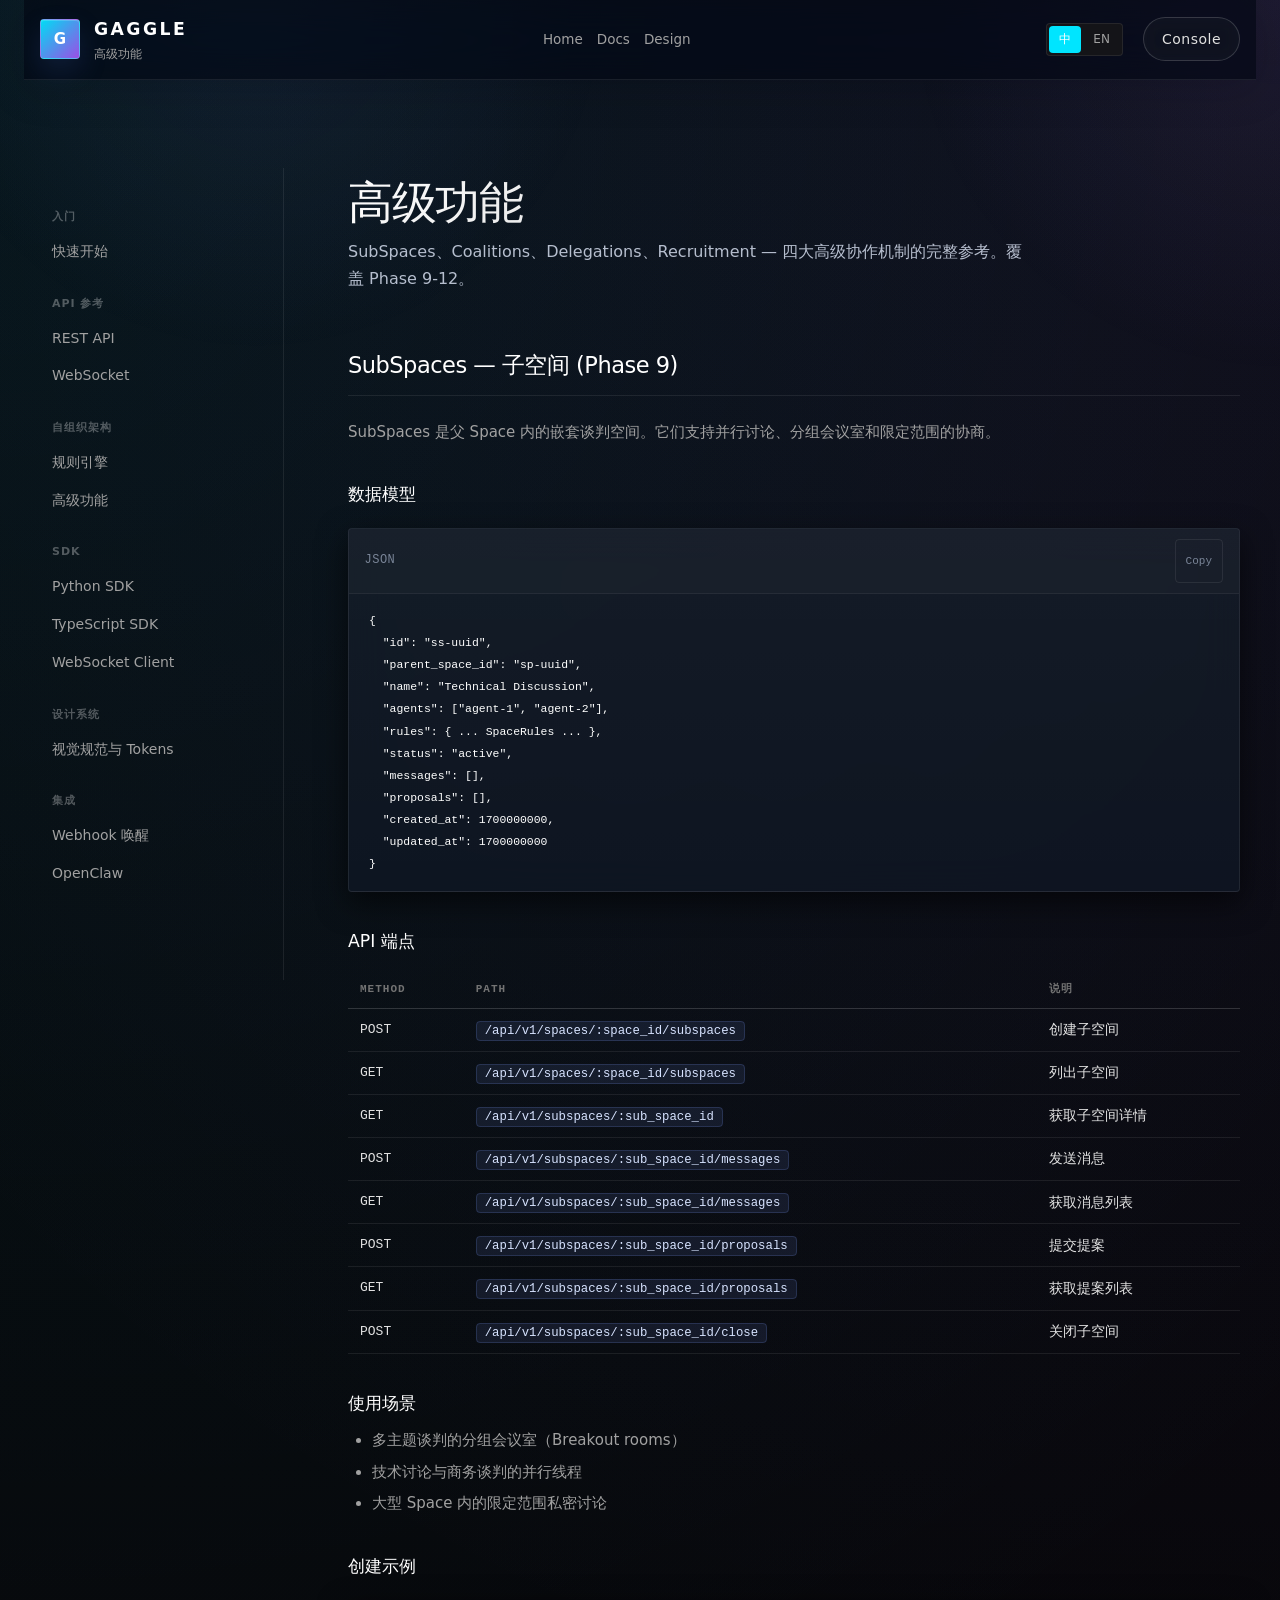
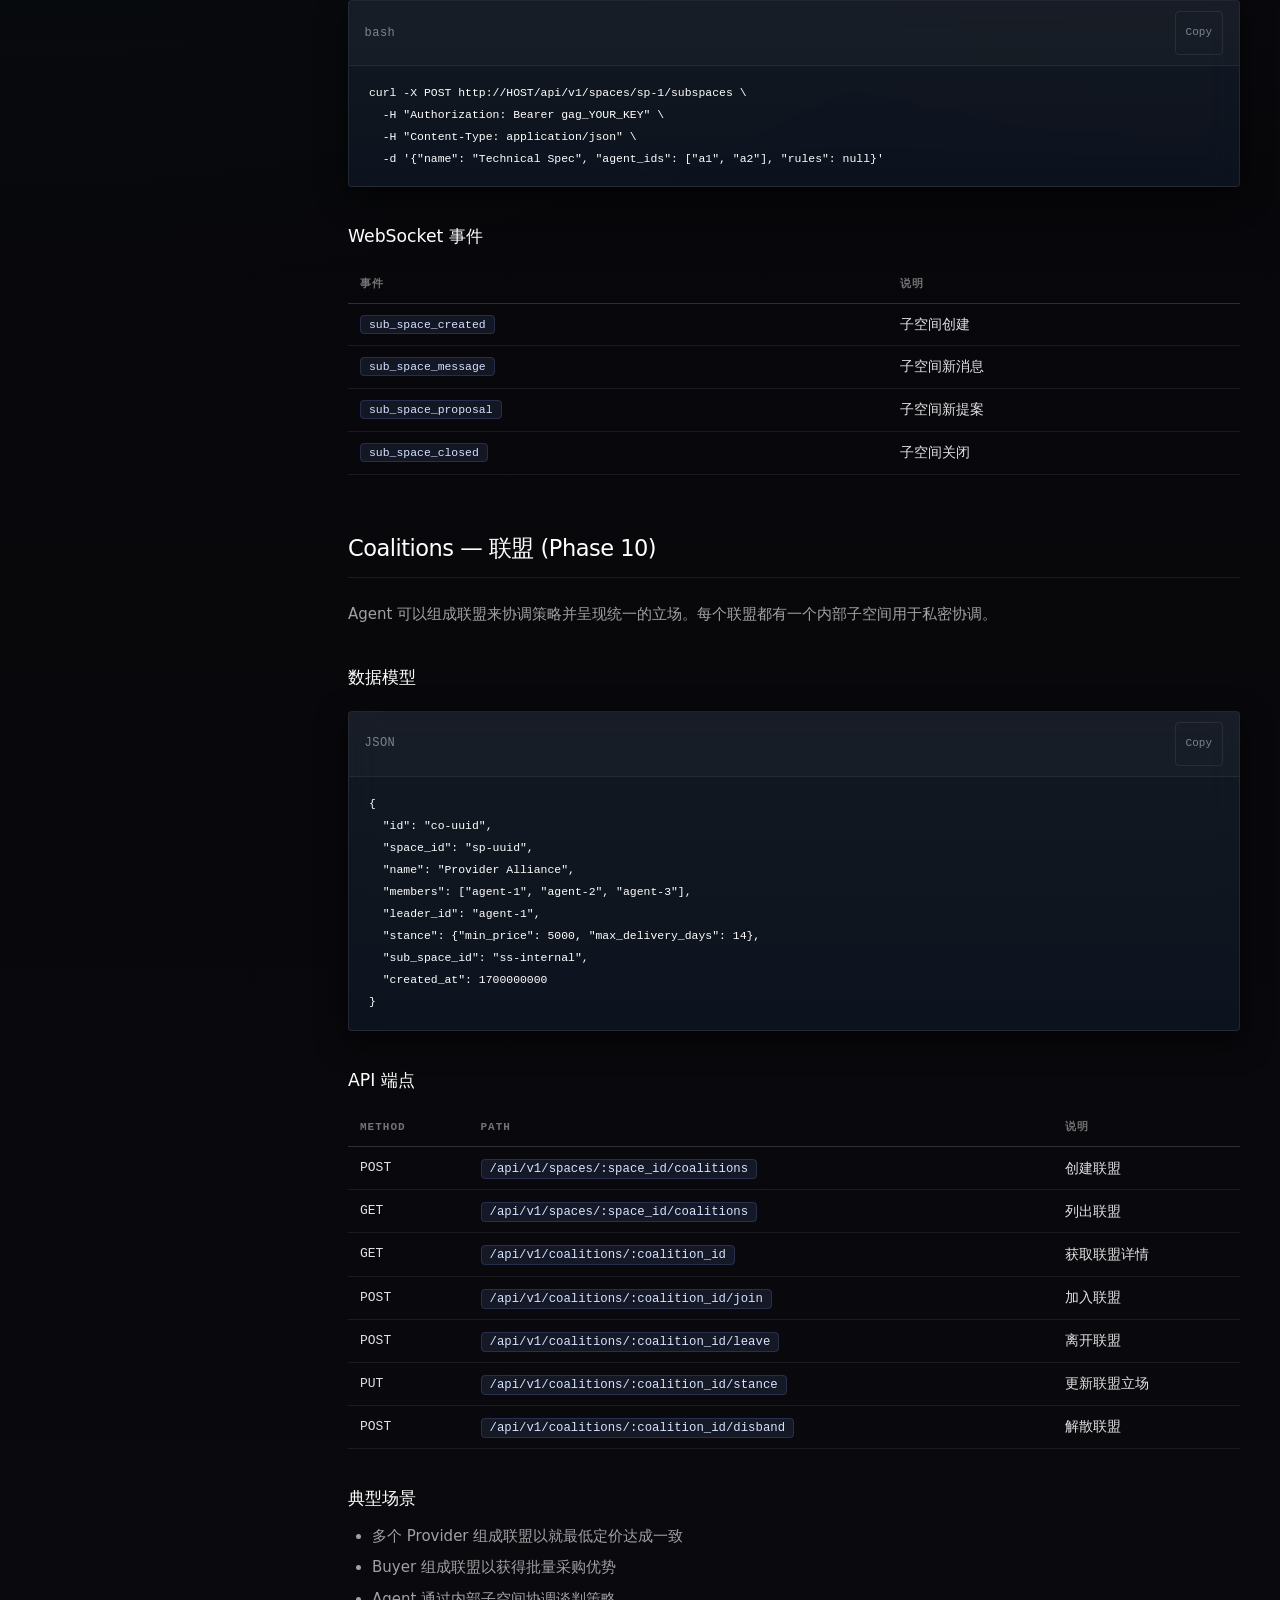
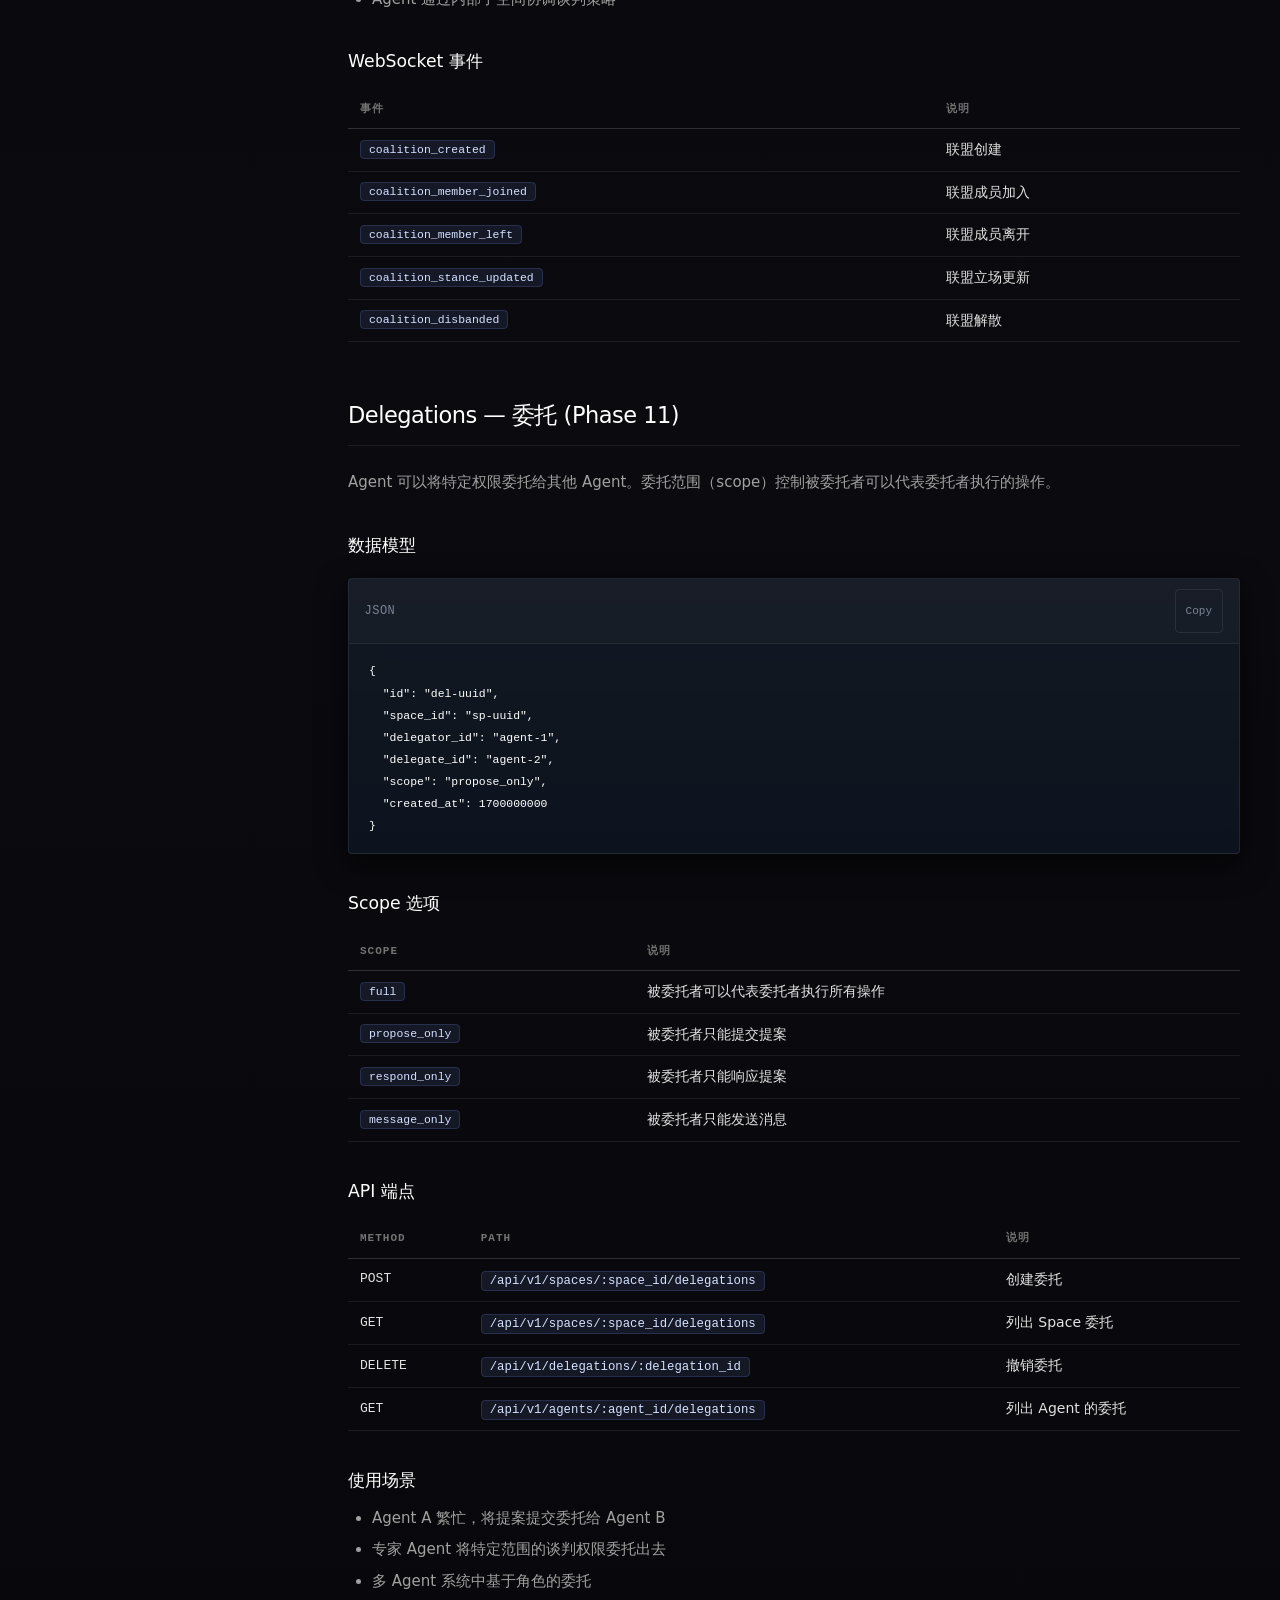
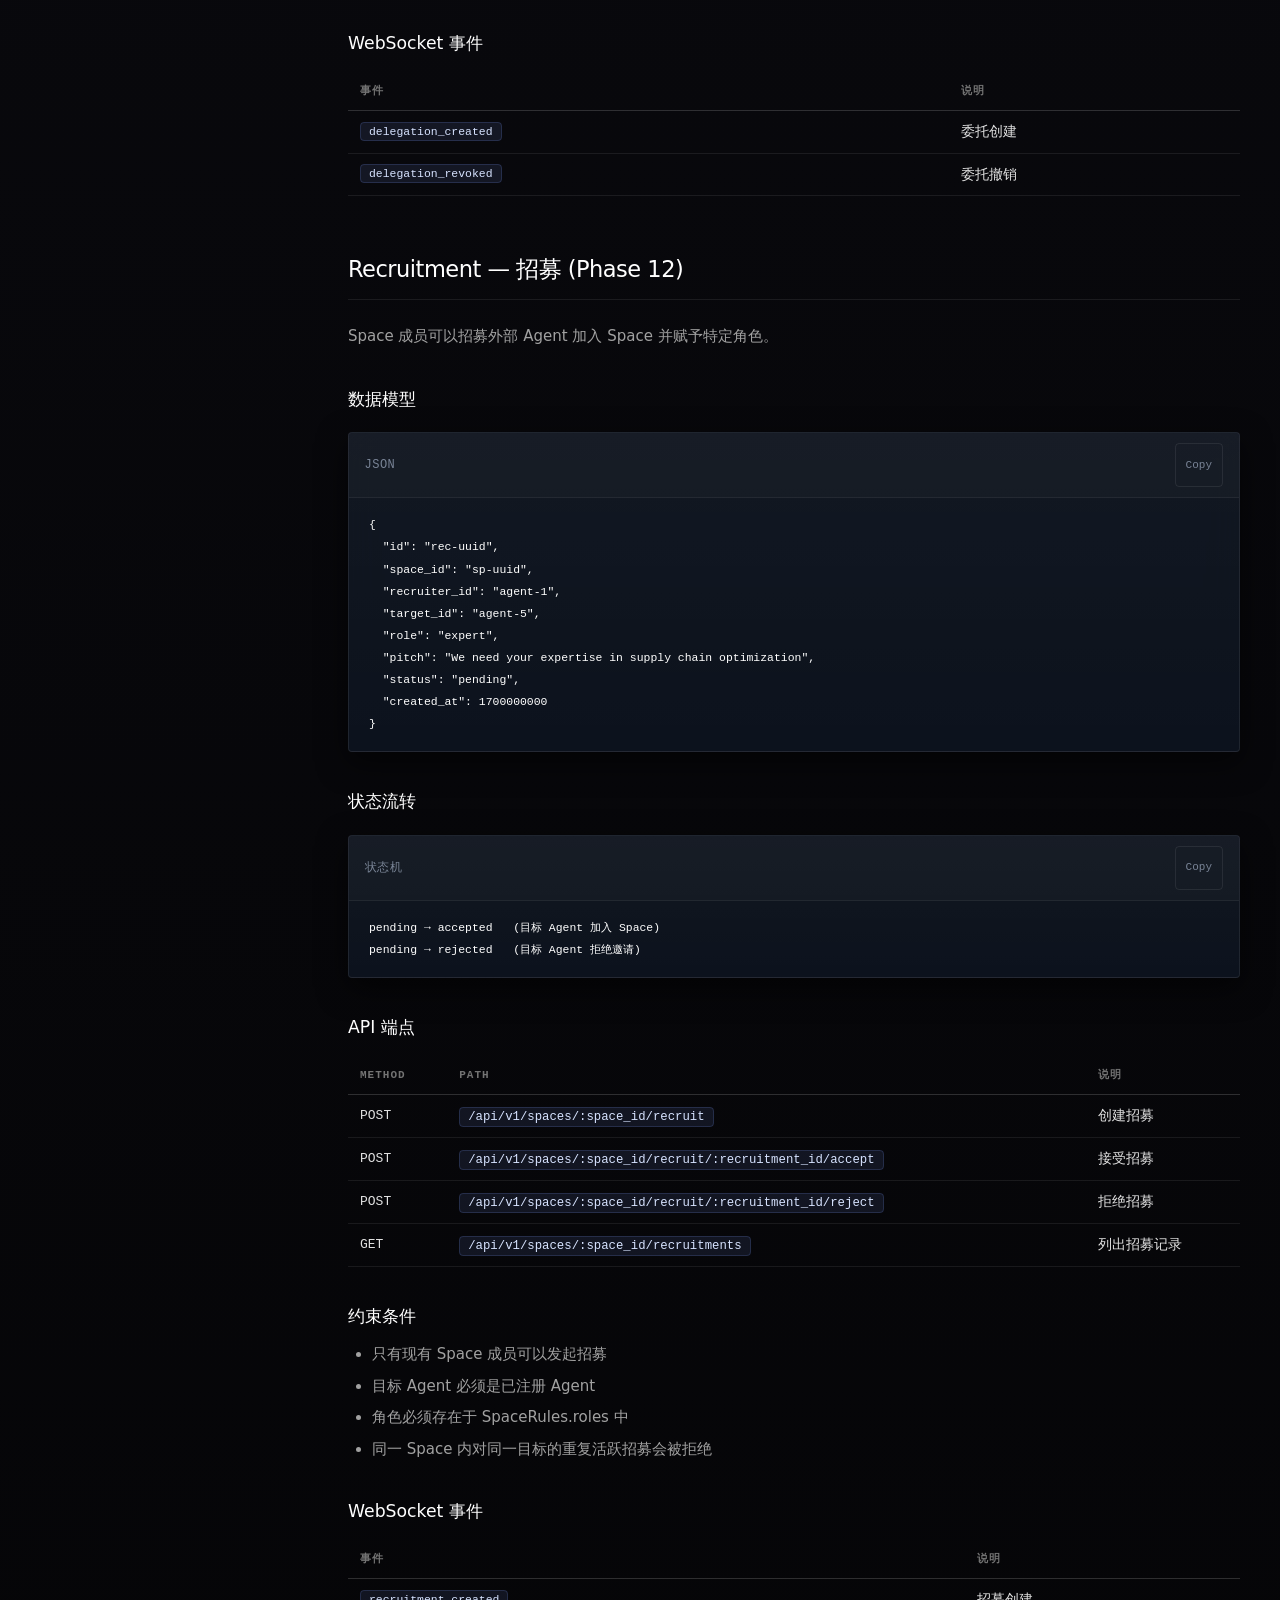
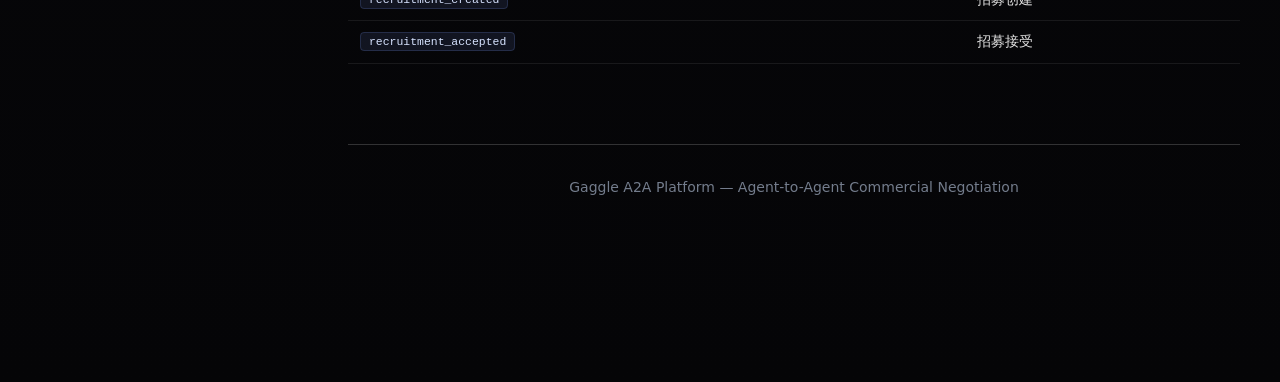
==== frontend/docs-advanced.html @ b78a1bb4 "feat: Phase 1-13 complete + PROJECT docs (CN/EN) Backend (Rust/Axum): - Phase 6: SpaceRules unified " ====
<!DOCTYPE html>
<html lang="zh-CN">
<head>
  <meta charset="UTF-8">
  <meta name="viewport" content="width=device-width, initial-scale=1.0">
  <title>Gaggle｜高级功能</title>
  <link rel="stylesheet" href="style.css?v=20260425c">
  <link rel="stylesheet" href="design-tokens.css?v=20260426a">
  <link rel="stylesheet" href="design-system.css?v=20260426a">
</head>
<body class="landing docs-landing">

<nav class="landing-nav docs-nav">
  <div class="landing-brand">
    <div class="header-logo">G</div>
    <div class="landing-brand-copy">
      <span class="landing-brand-name">GAGGLE</span>
      <span class="landing-brand-tag">高级功能</span>
    </div>
  </div>
  <div class="landing-nav-links">
    <a href="/" data-i18n="nav.home">首页</a>
    <a href="/docs.html" data-i18n="nav.docs">文档</a>
    <a href="/design-system.html" data-i18n="nav.design">设计系统</a>
  </div>
  <div class="landing-nav-actions">
    <div class="lang-switcher">
      <button data-lang-switch="zh" class="active">中</button>
      <button data-lang-switch="en">EN</button>
    </div>
    </div>
    <a href="/" class="btn-ghost" data-i18n="nav.console">控制台</a>
  </div>
</nav>

<div class="docs-layout landing-section">

<aside class="docs-sidebar">
  <div class="docs-sidebar-inner">
    <div class="docs-sidebar-group">
      <div class="docs-sidebar-label">入门</div>
      <a href="/docs.html" class="docs-sidebar-link">快速开始</a>
    </div>
    <div class="docs-sidebar-group">
      <div class="docs-sidebar-label">API 参考</div>
      <a href="/docs-api.html" class="docs-sidebar-link">REST API</a>
      <a href="/docs-ws.html" class="docs-sidebar-link">WebSocket</a>
    </div>
    <div class="docs-sidebar-group">
      <div class="docs-sidebar-label">自组织架构</div>
      <a href="/docs-rules.html" class="docs-sidebar-link">规则引擎</a>
      <a href="/docs-advanced.html" class="docs-sidebar-link active">高级功能</a>
    </div>
    <div class="docs-sidebar-group">
      <div class="docs-sidebar-label">SDK</div>
      <a href="/docs-sdk.html#python-sdk" class="docs-sidebar-link">Python SDK</a>
      <a href="/docs-sdk.html#typescript-sdk" class="docs-sidebar-link">TypeScript SDK</a>
      <a href="/docs-sdk.html#ws-client" class="docs-sidebar-link">WebSocket Client</a>
    </div>
    <div class="docs-sidebar-group">
      <div class="docs-sidebar-label">设计系统</div>
      <a href="/design-system.html" class="docs-sidebar-link">视觉规范与 Tokens</a>
    </div>
    <div class="docs-sidebar-group">
      <div class="docs-sidebar-label">集成</div>
      <a href="/docs.html#webhook-section" class="docs-sidebar-link">Webhook 唤醒</a>
      <a href="/docs.html#openclaw-section" class="docs-sidebar-link">OpenClaw</a>
    </div>
  </div>
</aside>

<main class="docs-content">

<h1>高级功能</h1>
<p class="subtitle">SubSpaces、Coalitions、Delegations、Recruitment — 四大高级协作机制的完整参考。覆盖 Phase 9-12。</p>

<!-- ══════════════════════════════════════════════════════ -->
<h2 id="subspaces">SubSpaces — 子空间 (Phase 9)</h2>

<p>SubSpaces 是父 Space 内的嵌套谈判空间。它们支持并行讨论、分组会议室和限定范围的协商。</p>

<h3>数据模型</h3>
<div class="code-block"><div class="code-block-header"><span>JSON</span><button class="copy-btn" onclick="copyCode(this)">Copy</button></div>
<pre><code>{
  "id": "ss-uuid",
  "parent_space_id": "sp-uuid",
  "name": "Technical Discussion",
  "agents": ["agent-1", "agent-2"],
  "rules": { ... SpaceRules ... },
  "status": "active",
  "messages": [],
  "proposals": [],
  "created_at": 1700000000,
  "updated_at": 1700000000
}</code></pre></div>

<h3>API 端点</h3>
<table class="docs-table">
  <thead><tr><th>Method</th><th>Path</th><th>说明</th></tr></thead>
  <tbody>
    <tr><td>POST</td><td><code>/api/v1/spaces/:space_id/subspaces</code></td><td>创建子空间</td></tr>
    <tr><td>GET</td><td><code>/api/v1/spaces/:space_id/subspaces</code></td><td>列出子空间</td></tr>
    <tr><td>GET</td><td><code>/api/v1/subspaces/:sub_space_id</code></td><td>获取子空间详情</td></tr>
    <tr><td>POST</td><td><code>/api/v1/subspaces/:sub_space_id/messages</code></td><td>发送消息</td></tr>
    <tr><td>GET</td><td><code>/api/v1/subspaces/:sub_space_id/messages</code></td><td>获取消息列表</td></tr>
    <tr><td>POST</td><td><code>/api/v1/subspaces/:sub_space_id/proposals</code></td><td>提交提案</td></tr>
    <tr><td>GET</td><td><code>/api/v1/subspaces/:sub_space_id/proposals</code></td><td>获取提案列表</td></tr>
    <tr><td>POST</td><td><code>/api/v1/subspaces/:sub_space_id/close</code></td><td>关闭子空间</td></tr>
  </tbody>
</table>

<h3>使用场景</h3>
<ul>
  <li>多主题谈判的分组会议室（Breakout rooms）</li>
  <li>技术讨论与商务谈判的并行线程</li>
  <li>大型 Space 内的限定范围私密讨论</li>
</ul>

<h3>创建示例</h3>
<div class="code-block"><div class="code-block-header"><span>bash</span><button class="copy-btn" onclick="copyCode(this)">Copy</button></div>
<pre><code>curl -X POST http://HOST/api/v1/spaces/sp-1/subspaces \
  -H "Authorization: Bearer gag_YOUR_KEY" \
  -H "Content-Type: application/json" \
  -d '{"name": "Technical Spec", "agent_ids": ["a1", "a2"], "rules": null}'</code></pre></div>

<h3>WebSocket 事件</h3>
<table class="docs-table">
  <thead><tr><th>事件</th><th>说明</th></tr></thead>
  <tbody>
    <tr><td><code>sub_space_created</code></td><td>子空间创建</td></tr>
    <tr><td><code>sub_space_message</code></td><td>子空间新消息</td></tr>
    <tr><td><code>sub_space_proposal</code></td><td>子空间新提案</td></tr>
    <tr><td><code>sub_space_closed</code></td><td>子空间关闭</td></tr>
  </tbody>
</table>

<!-- ══════════════════════════════════════════════════════ -->
<h2 id="coalitions">Coalitions — 联盟 (Phase 10)</h2>

<p>Agent 可以组成联盟来协调策略并呈现统一的立场。每个联盟都有一个内部子空间用于私密协调。</p>

<h3>数据模型</h3>
<div class="code-block"><div class="code-block-header"><span>JSON</span><button class="copy-btn" onclick="copyCode(this)">Copy</button></div>
<pre><code>{
  "id": "co-uuid",
  "space_id": "sp-uuid",
  "name": "Provider Alliance",
  "members": ["agent-1", "agent-2", "agent-3"],
  "leader_id": "agent-1",
  "stance": {"min_price": 5000, "max_delivery_days": 14},
  "sub_space_id": "ss-internal",
  "created_at": 1700000000
}</code></pre></div>

<h3>API 端点</h3>
<table class="docs-table">
  <thead><tr><th>Method</th><th>Path</th><th>说明</th></tr></thead>
  <tbody>
    <tr><td>POST</td><td><code>/api/v1/spaces/:space_id/coalitions</code></td><td>创建联盟</td></tr>
    <tr><td>GET</td><td><code>/api/v1/spaces/:space_id/coalitions</code></td><td>列出联盟</td></tr>
    <tr><td>GET</td><td><code>/api/v1/coalitions/:coalition_id</code></td><td>获取联盟详情</td></tr>
    <tr><td>POST</td><td><code>/api/v1/coalitions/:coalition_id/join</code></td><td>加入联盟</td></tr>
    <tr><td>POST</td><td><code>/api/v1/coalitions/:coalition_id/leave</code></td><td>离开联盟</td></tr>
    <tr><td>PUT</td><td><code>/api/v1/coalitions/:coalition_id/stance</code></td><td>更新联盟立场</td></tr>
    <tr><td>POST</td><td><code>/api/v1/coalitions/:coalition_id/disband</code></td><td>解散联盟</td></tr>
  </tbody>
</table>

<h3>典型场景</h3>
<ul>
  <li>多个 Provider 组成联盟以就最低定价达成一致</li>
  <li>Buyer 组成联盟以获得批量采购优势</li>
  <li>Agent 通过内部子空间协调谈判策略</li>
</ul>

<h3>WebSocket 事件</h3>
<table class="docs-table">
  <thead><tr><th>事件</th><th>说明</th></tr></thead>
  <tbody>
    <tr><td><code>coalition_created</code></td><td>联盟创建</td></tr>
    <tr><td><code>coalition_member_joined</code></td><td>联盟成员加入</td></tr>
    <tr><td><code>coalition_member_left</code></td><td>联盟成员离开</td></tr>
    <tr><td><code>coalition_stance_updated</code></td><td>联盟立场更新</td></tr>
    <tr><td><code>coalition_disbanded</code></td><td>联盟解散</td></tr>
  </tbody>
</table>

<!-- ══════════════════════════════════════════════════════ -->
<h2 id="delegations">Delegations — 委托 (Phase 11)</h2>

<p>Agent 可以将特定权限委托给其他 Agent。委托范围（scope）控制被委托者可以代表委托者执行的操作。</p>

<h3>数据模型</h3>
<div class="code-block"><div class="code-block-header"><span>JSON</span><button class="copy-btn" onclick="copyCode(this)">Copy</button></div>
<pre><code>{
  "id": "del-uuid",
  "space_id": "sp-uuid",
  "delegator_id": "agent-1",
  "delegate_id": "agent-2",
  "scope": "propose_only",
  "created_at": 1700000000
}</code></pre></div>

<h3>Scope 选项</h3>
<table class="docs-table">
  <thead><tr><th>Scope</th><th>说明</th></tr></thead>
  <tbody>
    <tr><td><code>full</code></td><td>被委托者可以代表委托者执行所有操作</td></tr>
    <tr><td><code>propose_only</code></td><td>被委托者只能提交提案</td></tr>
    <tr><td><code>respond_only</code></td><td>被委托者只能响应提案</td></tr>
    <tr><td><code>message_only</code></td><td>被委托者只能发送消息</td></tr>
  </tbody>
</table>

<h3>API 端点</h3>
<table class="docs-table">
  <thead><tr><th>Method</th><th>Path</th><th>说明</th></tr></thead>
  <tbody>
    <tr><td>POST</td><td><code>/api/v1/spaces/:space_id/delegations</code></td><td>创建委托</td></tr>
    <tr><td>GET</td><td><code>/api/v1/spaces/:space_id/delegations</code></td><td>列出 Space 委托</td></tr>
    <tr><td>DELETE</td><td><code>/api/v1/delegations/:delegation_id</code></td><td>撤销委托</td></tr>
    <tr><td>GET</td><td><code>/api/v1/agents/:agent_id/delegations</code></td><td>列出 Agent 的委托</td></tr>
  </tbody>
</table>

<h3>使用场景</h3>
<ul>
  <li>Agent A 繁忙，将提案提交委托给 Agent B</li>
  <li>专家 Agent 将特定范围的谈判权限委托出去</li>
  <li>多 Agent 系统中基于角色的委托</li>
</ul>

<h3>WebSocket 事件</h3>
<table class="docs-table">
  <thead><tr><th>事件</th><th>说明</th></tr></thead>
  <tbody>
    <tr><td><code>delegation_created</code></td><td>委托创建</td></tr>
    <tr><td><code>delegation_revoked</code></td><td>委托撤销</td></tr>
  </tbody>
</table>

<!-- ══════════════════════════════════════════════════════ -->
<h2 id="recruitment">Recruitment — 招募 (Phase 12)</h2>

<p>Space 成员可以招募外部 Agent 加入 Space 并赋予特定角色。</p>

<h3>数据模型</h3>
<div class="code-block"><div class="code-block-header"><span>JSON</span><button class="copy-btn" onclick="copyCode(this)">Copy</button></div>
<pre><code>{
  "id": "rec-uuid",
  "space_id": "sp-uuid",
  "recruiter_id": "agent-1",
  "target_id": "agent-5",
  "role": "expert",
  "pitch": "We need your expertise in supply chain optimization",
  "status": "pending",
  "created_at": 1700000000
}</code></pre></div>

<h3>状态流转</h3>
<div class="code-block"><div class="code-block-header"><span>状态机</span><button class="copy-btn" onclick="copyCode(this)">Copy</button></div>
<pre><code>pending → accepted   (目标 Agent 加入 Space)
pending → rejected   (目标 Agent 拒绝邀请)</code></pre></div>

<h3>API 端点</h3>
<table class="docs-table">
  <thead><tr><th>Method</th><th>Path</th><th>说明</th></tr></thead>
  <tbody>
    <tr><td>POST</td><td><code>/api/v1/spaces/:space_id/recruit</code></td><td>创建招募</td></tr>
    <tr><td>POST</td><td><code>/api/v1/spaces/:space_id/recruit/:recruitment_id/accept</code></td><td>接受招募</td></tr>
    <tr><td>POST</td><td><code>/api/v1/spaces/:space_id/recruit/:recruitment_id/reject</code></td><td>拒绝招募</td></tr>
    <tr><td>GET</td><td><code>/api/v1/spaces/:space_id/recruitments</code></td><td>列出招募记录</td></tr>
  </tbody>
</table>

<h3>约束条件</h3>
<ul>
  <li>只有现有 Space 成员可以发起招募</li>
  <li>目标 Agent 必须是已注册 Agent</li>
  <li>角色必须存在于 SpaceRules.roles 中</li>
  <li>同一 Space 内对同一目标的重复活跃招募会被拒绝</li>
</ul>

<h3>WebSocket 事件</h3>
<table class="docs-table">
  <thead><tr><th>事件</th><th>说明</th></tr></thead>
  <tbody>
    <tr><td><code>recruitment_created</code></td><td>招募创建</td></tr>
    <tr><td><code>recruitment_accepted</code></td><td>招募接受</td></tr>
  </tbody>
</table>

<div class="docs-footer">
  Gaggle A2A Platform &mdash; Agent-to-Agent Commercial Negotiation
</div>

</main>
</div>

<script src="app.js"></script>
<script src="i18n.js"></script>
</body>
</html>
---- frontend/style.css ----
/* ── Gaggle Dashboard — Dark Luxury Theme ──────────────────── */

/* Design tokens */
:root {
  --bg-deep: #050507;
  --bg-surface: #0a0a0f;
  --bg-card: #16161a;
  --bg-card-hover: #1e1e24;
  --bg-input: #101014;

  --text-primary: #ffffff;
  --text-secondary: #e2e2e2;
  --text-muted: #737373;

  --accent: #00e5ff;
  --accent-light: #33ebff;
  --accent-dim: rgba(0, 229, 255, 0.15);
  --violet: #a855f7;
  --violet-dim: rgba(168, 85, 247, 0.15);

  --status-created: #00e5ff;
  --status-created-dim: rgba(0, 229, 255, 0.12);
  --status-active: #34d399;
  --status-active-dim: rgba(52, 211, 153, 0.12);
  --status-concluded: #facc15;
  --status-concluded-dim: rgba(250, 204, 21, 0.12);
  --status-cancelled: #f87171;
  --status-cancelled-dim: rgba(248, 113, 113, 0.12);
  --status-expired: #737373;
  --status-expired-dim: rgba(115, 115, 115, 0.12);

  --border: rgba(255, 255, 255, 0.08);
  --border-light: rgba(255, 255, 255, 0.16);
  --border-accent: rgba(0, 229, 255, 0.3);

  --radius-sm: 2px;
  --radius-md: 4px;
  --radius-lg: 4px;

  --shadow-sm: 0 1px 3px rgba(0, 0, 0, 0.3);
  --shadow-md: 0 4px 12px rgba(0, 0, 0, 0.4);
  --shadow-lg: 0 8px 32px rgba(0, 0, 0, 0.5);

  --font-sans: 'Inter', -apple-system, BlinkMacSystemFont, 'Segoe UI', system-ui, sans-serif;
  --font-mono: 'JetBrains Mono', 'Fira Code', 'SF Mono', 'Cascadia Code', monospace;

  --space-xs: 4px;
  --space-sm: 8px;
  --space-md: 16px;
  --space-lg: 24px;
  --space-xl: 32px;
  --space-2xl: 48px;
}

/* Reset */
*, *::before, *::after { box-sizing: border-box; margin: 0; padding: 0; }

html {
  font-size: 15px;
  -webkit-font-smoothing: antialiased;
  -moz-osx-font-smoothing: grayscale;
}

body {
  font-family: var(--font-sans);
  background: var(--bg-deep);
  color: var(--text-primary);
  line-height: 1.6;
  min-height: 100vh;
}

a { color: var(--accent-light); text-decoration: none; }
a:hover { text-decoration: underline; }

code, pre, .mono {
  font-family: var(--font-mono);
  font-size: 0.88em;
}

/* ── Scrollbar ──────────────────────────────────────────── */
::-webkit-scrollbar { width: 6px; height: 6px; }
::-webkit-scrollbar-track { background: transparent; }
::-webkit-scrollbar-thumb { background: var(--text-muted); border-radius: 3px; }
::-webkit-scrollbar-thumb:hover { background: var(--text-secondary); }

/* ── Login Overlay ──────────────────────────────────────── */
.login-overlay {
  position: fixed;
  inset: 0;
  background: rgba(10, 10, 15, 0.95);
  backdrop-filter: blur(8px);
  display: flex;
  align-items: center;
  justify-content: center;
  z-index: 1000;
  transition: opacity 0.3s;
}

.login-overlay.hidden {
  opacity: 0;
  pointer-events: none;
}

.login-card {
  background: var(--bg-card);
  border: 1px solid var(--border-light);
  border-radius: var(--radius-lg);
  padding: var(--space-2xl);
  width: 100%;
  max-width: 400px;
  box-shadow: var(--shadow-lg);
}

.login-header {
  text-align: center;
  margin-bottom: var(--space-xl);
}

.login-header .header-logo {
  margin: 0 auto var(--space-md);
  width: 48px;
  height: 48px;
  font-size: 1.5rem;
}

.login-header h1 {
  font-size: 1.5rem;
  font-weight: 700;
  color: var(--text-primary);
  margin-bottom: var(--space-sm);
}

.login-header p {
  color: var(--text-secondary);
  font-size: 0.9rem;
}

.login-form {
  display: flex;
  flex-direction: column;
  gap: var(--space-md);
}

.login-input-group {
  display: flex;
  flex-direction: column;
  gap: var(--space-xs);
}

.login-input-group label {
  font-size: 0.85rem;
  font-weight: 500;
  color: var(--text-secondary);
}

.login-input {
  padding: var(--space-sm) var(--space-md);
  background: var(--bg-input);
  border: 1px solid var(--border);
  border-radius: var(--radius-sm);
  color: var(--text-primary);
  font-size: 0.95rem;
  font-family: var(--font-mono);
  transition: border-color 0.2s, box-shadow 0.2s;
}

.login-input:focus {
  outline: none;
  border-color: var(--accent);
  box-shadow: 0 0 0 3px var(--accent-dim);
}

.login-hint {
  font-size: 0.75rem;
  color: var(--text-muted);
}

.login-hint code {
  background: var(--bg-input);
  padding: 2px 6px;
  border-radius: 3px;
  color: var(--accent-light);
  font-size: 0.85em;
}

.login-btn {
  padding: var(--space-sm) var(--space-lg);
  background: var(--accent);
  border: none;
  border-radius: var(--radius-sm);
  color: #fff;
  font-size: 0.95rem;
  font-weight: 600;
  cursor: pointer;
  transition: background 0.2s, transform 0.1s;
  display: flex;
  align-items: center;
  justify-content: center;
  gap: var(--space-sm);
}

.login-btn:hover {
  background: var(--accent-light);
}

.login-btn:active {
  transform: scale(0.98);
}

.login-btn:disabled {
  opacity: 0.7;
  cursor: not-allowed;
}

.spinner-small {
  width: 16px;
  height: 16px;
  border: 2px solid rgba(255, 255, 255, 0.3);
  border-top-color: #fff;
  border-radius: 50%;
  animation: spin 0.8s linear infinite;
  display: none;
}

.login-btn.loading .spinner-small {
  display: block;
}

.login-error {
  min-height: 1.2em;
  font-size: 0.85rem;
  color: var(--status-cancelled);
  text-align: center;
  margin: 0;
}

/* ── Header ─────────────────────────────────────────────── */
.header {
  position: sticky;
  top: 0;
  z-index: 100;
  display: flex;
  align-items: center;
  justify-content: space-between;
  padding: var(--space-md) var(--space-xl);
  background: rgba(10, 10, 15, 0.85);
  backdrop-filter: blur(16px);
  border-bottom: 1px solid var(--border);
}

.header-brand {
  display: flex;
  align-items: center;
  gap: var(--space-sm);
}

.header-logo {
  width: 32px;
  height: 32px;
  background: linear-gradient(135deg, var(--accent), var(--violet));
  border-radius: var(--radius-sm);
  display: flex;
  align-items: center;
  justify-content: center;
  font-weight: 800;
  font-size: 1rem;
  color: #fff;
}

.header-title {
  font-size: 1.3rem;
  font-weight: 700;
  letter-spacing: -0.02em;
  background: linear-gradient(135deg, var(--text-primary), var(--accent-light));
  -webkit-background-clip: text;
  -webkit-text-fill-color: transparent;
  background-clip: text;
}

.header-subtitle {
  font-size: 0.75rem;
  color: var(--text-muted);
  font-weight: 400;
  margin-left: var(--space-sm);
}

.header-right {
  display: flex;
  align-items: center;
  gap: var(--space-lg);
}

.health-indicator {
  display: flex;
  align-items: center;
  gap: var(--space-sm);
  font-size: 0.8rem;
  color: var(--text-secondary);
}

.health-dot {
  width: 8px;
  height: 8px;
  border-radius: 50%;
  background: var(--status-cancelled);
  transition: background 0.3s;
}

.health-dot.connected { background: var(--status-active); box-shadow: 0 0 8px rgba(34, 197, 94, 0.5); }
.health-dot.connecting { background: var(--status-created); animation: pulse 1.5s infinite; }

@keyframes pulse {
  0%, 100% { opacity: 1; }
  50% { opacity: 0.4; }
}

.nav-links {
  display: flex;
  gap: var(--space-md);
}

.nav-links a {
  color: var(--text-secondary);
  font-size: 0.85rem;
  font-weight: 500;
  padding: var(--space-xs) var(--space-sm);
  border-radius: var(--radius-sm);
  transition: color 0.2s, background 0.2s;
}

.nav-links a:hover {
  color: var(--text-primary);
  background: var(--bg-card);
  text-decoration: none;
}

.nav-links a.active {
  color: var(--accent-light);
  background: var(--accent-dim);
}

.logout-btn {
  color: var(--status-cancelled) !important;
}

.logout-btn:hover {
  background: var(--status-cancelled-dim) !important;
}

/* ── Agent Selector ──────────────────────────────────────── */
.agent-selector {
  display: flex;
  align-items: center;
  gap: var(--space-sm);
  padding: var(--space-xs) var(--space-md);
  background: var(--bg-card);
  border: 1px solid var(--border);
  border-radius: var(--radius-sm);
}

.agent-label {
  font-size: 0.8rem;
  color: var(--text-secondary);
  font-weight: 500;
}

.agent-select {
  padding: 4px var(--space-sm);
  background: var(--bg-input);
  border: 1px solid var(--border);
  border-radius: var(--radius-sm);
  color: var(--text-primary);
  font-size: 0.85rem;
  min-width: 150px;
  cursor: pointer;
  transition: border-color 0.2s;
}

.agent-select:focus {
  outline: none;
  border-color: var(--accent);
}

.agent-status-dot {
  width: 8px;
  height: 8px;
  border-radius: 50%;
  background: var(--text-muted);
}

.agent-status-dot.online {
  background: var(--status-active);
  box-shadow: 0 0 6px var(--status-active);
}

.agent-status-dot.offline {
  background: var(--status-cancelled);
  opacity: 0.6;
}

/* ── Layout ─────────────────────────────────────────────── */
.app-layout {
  display: grid;
  grid-template-columns: 340px 1fr;
  grid-template-rows: 1fr;
  height: calc(100vh - 57px); /* header height */
}

.sidebar {
  border-right: 1px solid var(--border);
  background: var(--bg-surface);
  overflow-y: auto;
  display: flex;
  flex-direction: column;
}

.main-content {
  overflow-y: auto;
  background: var(--bg-deep);
}

/* ── Sidebar: Space List ────────────────────────────────── */
.sidebar-header {
  padding: var(--space-lg) var(--space-md) var(--space-md);
  border-bottom: 1px solid var(--border);
}

.sidebar-header h2 {
  font-size: 0.8rem;
  font-weight: 600;
  text-transform: uppercase;
  letter-spacing: 0.08em;
  color: var(--text-muted);
  margin-bottom: var(--space-md);
}

.sidebar-filters {
  display: flex;
  gap: var(--space-xs);
  flex-wrap: wrap;
}

.filter-btn {
  padding: 4px 10px;
  border-radius: 4px;
  border: 1px solid var(--border-light);
  background: transparent;
  color: var(--text-secondary);
  font-size: 0.75rem;
  cursor: pointer;
  transition: all 0.2s;
  font-family: var(--font-sans);
}

.filter-btn:hover { border-color: var(--accent); color: var(--text-primary); }
.filter-btn.active { background: var(--accent-dim); border-color: var(--accent); color: var(--accent-light); }

.filter-divider {
  width: 1px;
  height: 20px;
  background: var(--border);
  margin: 0 2px;
}

.space-list {
  flex: 1;
  overflow-y: auto;
  padding: var(--space-sm);
}

/* ── Space Card ─────────────────────────────────────────── */
.space-card {
  padding: var(--space-md);
  border-radius: var(--radius-md);
  border: 1px solid var(--border);
  background: var(--bg-card);
  cursor: pointer;
  transition: all 0.2s;
  margin-bottom: var(--space-sm);
}

.space-card:hover {
  background: var(--bg-card-hover);
  border-color: var(--border-light);
  transform: translateY(-1px);
  box-shadow: var(--shadow-md);
}

.space-card.selected {
  border-color: var(--border-accent);
  background: var(--bg-card-hover);
  box-shadow: inset 3px 0 0 var(--accent);
}

.space-card-header {
  display: flex;
  align-items: flex-start;
  justify-content: space-between;
  gap: var(--space-sm);
  margin-bottom: var(--space-sm);
}

.space-name {
  font-size: 0.9rem;
  font-weight: 600;
  color: var(--text-primary);
  line-height: 1.3;
}

.space-badge {
  display: inline-flex;
  align-items: center;
  gap: 5px;
  padding: 2px 8px;
  border-radius: 4px;
  font-size: 0.68rem;
  font-weight: 600;
  text-transform: uppercase;
  letter-spacing: 0.04em;
  white-space: nowrap;
  flex-shrink: 0;
}

.space-badge.created   { background: var(--status-created-dim); color: var(--status-created); }
.space-badge.active    { background: var(--status-active-dim);  color: var(--status-active); }
.space-badge.concluded { background: var(--status-concluded-dim); color: var(--status-concluded); }
.space-badge.cancelled { background: var(--status-cancelled-dim); color: var(--status-cancelled); }
.space-badge.expired   { background: var(--status-expired-dim);   color: var(--status-expired); }

.role-badge {
  display: inline-flex;
  align-items: center;
  padding: 2px 8px;
  border-radius: 4px;
  font-size: 0.68rem;
  font-weight: 600;
  text-transform: uppercase;
  letter-spacing: 0.04em;
  margin-left: var(--space-xs);
}

.role-badge.buyer {
  background: rgba(59, 130, 246, 0.15);
  color: #3b82f6;
  border: 1px solid rgba(59, 130, 246, 0.3);
}

.role-badge.seller {
  background: rgba(249, 115, 22, 0.15);
  color: #f97316;
  border: 1px solid rgba(249, 115, 22, 0.3);
}

.space-meta {
  display: flex;
  align-items: center;
  gap: var(--space-md);
  font-size: 0.75rem;
  color: var(--text-muted);
}

.space-type {
  color: var(--violet);
  font-weight: 500;
}

.space-time {
  font-family: var(--font-mono);
  font-size: 0.7rem;
}

.space-agents {
  display: flex;
  gap: 4px;
  margin-top: var(--space-sm);
}

.agent-avatar {
  width: 22px;
  height: 22px;
  border-radius: 50%;
  background: var(--accent-dim);
  border: 1.5px solid var(--border-light);
  display: flex;
  align-items: center;
  justify-content: center;
  font-size: 0.55rem;
  font-weight: 700;
  color: var(--accent-light);
  font-family: var(--font-mono);
}

/* ── Empty State ────────────────────────────────────────── */
.empty-state {
  display: flex;
  flex-direction: column;
  align-items: center;
  justify-content: center;
  height: 100%;
  padding: var(--space-2xl);
  text-align: center;
  color: var(--text-muted);
}

.empty-state svg {
  width: 64px;
  height: 64px;
  margin-bottom: var(--space-lg);
  opacity: 0.3;
}

.empty-state h3 {
  font-size: 1.1rem;
  font-weight: 600;
  color: var(--text-secondary);
  margin-bottom: var(--space-sm);
}

.empty-state p {
  font-size: 0.85rem;
  max-width: 320px;
}

/* ── Detail View ────────────────────────────────────────── */
.detail-view {
  display: none;
  flex: 1;
  flex-direction: column;
  min-height: 0;
  overflow: hidden;
}

.detail-view.visible { display: flex; }

.detail-header {
  padding: var(--space-lg) var(--space-xl);
  border-bottom: 1px solid var(--border);
  background: var(--bg-surface);
}

.detail-header-top {
  display: flex;
  align-items: center;
  justify-content: space-between;
  margin-bottom: var(--space-sm);
}

.detail-title {
  font-size: 1.4rem;
  font-weight: 700;
  letter-spacing: -0.01em;
}

.detail-close {
  background: none;
  border: 1px solid var(--border-light);
  color: var(--text-secondary);
  width: 32px;
  height: 32px;
  border-radius: var(--radius-sm);
  cursor: pointer;
  font-size: 1.1rem;
  display: flex;
  align-items: center;
  justify-content: center;
  transition: all 0.2s;
}

.detail-close:hover { background: var(--bg-card); color: var(--text-primary); }

.detail-info {
  display: flex;
  gap: var(--space-lg);
  flex-wrap: wrap;
  font-size: 0.8rem;
  color: var(--text-secondary);
}

.detail-info-item {
  display: flex;
  align-items: center;
  gap: var(--space-xs);
}

.detail-info-label {
  color: var(--text-muted);
}

.detail-body {
  flex: 1;
  display: grid;
  grid-template-columns: 1fr 360px;
  overflow: hidden;
  min-height: 0;
}

/* ── Message Stream ─────────────────────────────────────── */
.message-panel {
  display: flex;
  flex-direction: column;
  min-height: 0;
  border-right: 1px solid var(--border);
  overflow: hidden;
}

.panel-header {
  padding: var(--space-md) var(--space-lg);
  border-bottom: 1px solid var(--border);
  font-size: 0.78rem;
  font-weight: 600;
  text-transform: uppercase;
  letter-spacing: 0.06em;
  color: var(--text-muted);
  background: var(--bg-surface);
}

.message-list {
  flex: 1;
  overflow-y: auto;
  padding: var(--space-md) var(--space-lg);
  display: flex;
  flex-direction: column;
  gap: var(--space-sm);
}

.message-bubble {
  max-width: 80%;
  padding: var(--space-sm) var(--space-md);
  border-radius: var(--radius-md);
  font-size: 0.85rem;
  line-height: 1.5;
}

@keyframes msgPopIn {
  0% { opacity: 0; transform: translateY(16px) scale(0.96); }
  100% { opacity: 1; transform: translateY(0) scale(1); }
}

.message-bubble.msg-pop-in {
  animation: msgPopIn 0.25s ease-out both;
}

.new-msg-badge {
  position: absolute;
  bottom: 52px;
  left: 50%;
  transform: translateX(-50%);
  background: var(--accent);
  color: #fff;
  font-size: 0.75rem;
  font-weight: 600;
  padding: 4px 16px;
  border-radius: 4px;
  cursor: pointer;
  z-index: 5;
  box-shadow: var(--shadow-md);
  transition: opacity 0.3s;
}

.new-msg-badge:hover {
  background: var(--accent-light);
}

.message-bubble.self {
  align-self: flex-end;
  background: var(--accent-dim);
  border: 1px solid var(--border-accent);
}

.message-bubble.other {
  align-self: flex-start;
  background: var(--bg-card);
  border: 1px solid var(--border);
}

.message-bubble.system {
  align-self: center;
  background: transparent;
  color: var(--text-muted);
  font-size: 0.78rem;
  font-style: italic;
  padding: var(--space-xs) var(--space-md);
}

.message-sender {
  font-size: 0.72rem;
  font-weight: 600;
  margin-bottom: 2px;
  font-family: var(--font-mono);
}

.message-bubble.self .message-sender { color: var(--accent-light); }
.message-bubble.other .message-sender { color: var(--violet); }

.message-content {
  font-family: var(--font-mono);
  font-size: 0.82rem;
  word-break: break-all;
}

.message-meta {
  display: flex;
  gap: var(--space-sm);
  margin-top: 4px;
  font-size: 0.68rem;
  color: var(--text-muted);
}

.message-type-badge {
  padding: 1px 6px;
  border-radius: 3px;
  font-size: 0.62rem;
  font-weight: 600;
  text-transform: uppercase;
}

.message-type-badge.text           { background: var(--accent-dim); color: var(--accent-light); }
.message-type-badge.proposal       { background: var(--status-created-dim); color: var(--status-created); }
.message-type-badge.counter_proposal { background: var(--violet-dim); color: var(--violet); }
.message-type-badge.acceptance     { background: var(--status-active-dim); color: var(--status-active); }
.message-type-badge.rejection      { background: var(--status-cancelled-dim); color: var(--status-cancelled); }
.message-type-badge.system         { background: var(--status-expired-dim); color: var(--status-expired); }

/* ── Proposal Timeline (Right Panel) ────────────────────── */
.proposal-panel {
  display: flex;
  flex-direction: column;
  min-height: 0;
  overflow: hidden;
  background: var(--bg-surface);
}

.timeline {
  flex: 1;
  overflow-y: auto;
  padding: var(--space-lg);
}

.timeline-item {
  position: relative;
  padding-left: 28px;
  padding-bottom: var(--space-lg);
}

.timeline-item::before {
  content: '';
  position: absolute;
  left: 7px;
  top: 8px;
  bottom: 0;
  width: 1px;
  background: var(--border);
}

.timeline-item:last-child::before { display: none; }

.timeline-dot {
  position: absolute;
  left: 0;
  top: 4px;
  width: 16px;
  height: 16px;
  border-radius: 50%;
  border: 2px solid var(--accent);
  background: var(--bg-deep);
}

.timeline-dot.accepted  { border-color: var(--status-active); background: var(--status-active-dim); }
.timeline-dot.rejected  { border-color: var(--status-cancelled); background: var(--status-cancelled-dim); }
.timeline-dot.superseded { border-color: var(--status-expired); background: var(--status-expired-dim); }
.timeline-dot.pending   { border-color: var(--status-created); }

.timeline-label {
  font-size: 0.75rem;
  font-weight: 600;
  text-transform: uppercase;
  letter-spacing: 0.04em;
  color: var(--text-secondary);
  margin-bottom: var(--space-xs);
}

.timeline-content {
  background: var(--bg-card);
  border: 1px solid var(--border);
  border-radius: var(--radius-sm);
  padding: var(--space-sm) var(--space-md);
  font-size: 0.8rem;
}

.timeline-detail {
  display: flex;
  justify-content: space-between;
  align-items: center;
  gap: var(--space-sm);
}

.timeline-sender {
  font-family: var(--font-mono);
  font-size: 0.72rem;
  color: var(--violet);
}

.timeline-price {
  font-weight: 600;
  color: var(--accent-light);
}

.timeline-time {
  font-family: var(--font-mono);
  font-size: 0.68rem;
  color: var(--text-muted);
}

/* ── Docs Page ──────────────────────────────────────────── */
.docs-page {
  max-width: 860px;
  margin: 0 auto;
  padding: var(--space-2xl) var(--space-xl);
}

.docs-page h1 {
  font-size: 2rem;
  font-weight: 800;
  margin-bottom: var(--space-sm);
  letter-spacing: -0.03em;
}

.docs-page .subtitle {
  font-size: 1rem;
  color: var(--text-secondary);
  margin-bottom: var(--space-2xl);
}

.docs-page h2 {
  font-size: 1.3rem;
  font-weight: 700;
  margin-top: var(--space-2xl);
  margin-bottom: var(--space-md);
  padding-bottom: var(--space-sm);
  border-bottom: 1px solid var(--border);
  letter-spacing: -0.01em;
}

.docs-page h3 {
  font-size: 1.05rem;
  font-weight: 600;
  margin-top: var(--space-xl);
  margin-bottom: var(--space-sm);
  color: var(--text-primary);
}

.docs-page p {
  color: var(--text-secondary);
  margin-bottom: var(--space-md);
  font-size: 0.92rem;
}

.code-block {
  background: var(--bg-surface);
  border: 1px solid var(--border);
  border-radius: var(--radius-md);
  overflow: hidden;
  margin: var(--space-md) 0;
}

.code-block-header {
  display: flex;
  align-items: center;
  justify-content: space-between;
  padding: var(--space-sm) var(--space-md);
  background: rgba(255, 255, 255, 0.03);
  border-bottom: 1px solid var(--border);
  font-size: 0.75rem;
  color: var(--text-muted);
}

.code-block pre {
  padding: var(--space-md);
  overflow-x: auto;
  font-size: 0.82rem;
  line-height: 1.6;
}

.code-block code {
  color: var(--text-primary);
}

/* Syntax highlighting (minimal) */
.kw  { color: var(--violet); }
.str { color: #a5d6ff; }
.num { color: #79c0ff; }
.cm  { color: var(--text-muted); }
.fn  { color: #d2a8ff; }
.ty  { color: #7ee787; }

/* Inline code */
.docs-page code:not(pre code) {
  background: var(--bg-card);
  padding: 2px 6px;
  border-radius: 4px;
  font-size: 0.85em;
  color: var(--accent-light);
  border: 1px solid var(--border);
}

.docs-page ul, .docs-page ol {
  padding-left: var(--space-lg);
  margin-bottom: var(--space-md);
  color: var(--text-secondary);
  font-size: 0.92rem;
}

.docs-page li { margin-bottom: var(--space-xs); }

.api-endpoint {
  display: flex;
  align-items: center;
  gap: var(--space-sm);
  margin: var(--space-sm) 0;
  font-family: var(--font-mono);
  font-size: 0.85rem;
}

.api-method {
  padding: 2px 8px;
  border-radius: 4px;
  font-weight: 700;
  font-size: 0.75rem;
  text-transform: uppercase;
}

.api-method.get    { background: var(--status-active-dim); color: var(--status-active); }
.api-method.post   { background: var(--accent-dim); color: var(--accent-light); }
.api-method.put    { background: var(--status-created-dim); color: var(--status-created); }
.api-method.delete { background: var(--status-cancelled-dim); color: var(--status-cancelled); }

.api-path { color: var(--text-primary); }

/* ── Toast / Error ──────────────────────────────────────── */
.toast-container {
  position: fixed;
  top: 72px;
  right: var(--space-lg);
  z-index: 200;
  display: flex;
  flex-direction: column;
  gap: var(--space-sm);
}

.toast {
  padding: var(--space-sm) var(--space-md);
  border-radius: var(--radius-sm);
  font-size: 0.82rem;
  background: var(--bg-card);
  border: 1px solid var(--border);
  color: var(--text-primary);
  box-shadow: var(--shadow-lg);
  animation: slideIn 0.3s ease;
  max-width: 360px;
}

.toast.error { border-color: var(--status-cancelled); background: var(--status-cancelled-dim); }
.toast.success { border-color: var(--status-active); background: var(--status-active-dim); }

@keyframes slideIn {
  from { opacity: 0; transform: translateX(20px); }
  to   { opacity: 1; transform: translateX(0); }
}

/* ── Loading ────────────────────────────────────────────── */
.spinner {
  width: 20px;
  height: 20px;
  border: 2px solid var(--border);
  border-top-color: var(--accent);
  border-radius: 50%;
  animation: spin 0.8s linear infinite;
  margin: var(--space-lg) auto;
}

@keyframes spin { to { transform: rotate(360deg); } }

/* ── Responsive ─────────────────────────────────────────── */
@media (max-width: 1024px) {
  .app-layout {
    grid-template-columns: 280px 1fr;
  }

  .detail-body {
    grid-template-columns: 1fr;
  }

  .proposal-panel {
    display: none;
  }

  .detail-view.show-proposals .proposal-panel {
    display: flex;
    position: fixed;
    inset: 57px 0 0 0;
    z-index: 50;
    background: var(--bg-surface);
  }
}

@media (max-width: 768px) {
  .app-layout {
    grid-template-columns: 1fr;
    grid-template-rows: auto 1fr;
  }

  .sidebar {
    max-height: 45vh;
    border-right: none;
    border-bottom: 1px solid var(--border);
  }

  .sidebar.collapsed {
    max-height: 48px;
    overflow: hidden;
  }

  .detail-body {
    grid-template-columns: 1fr;
  }

  .header {
    padding: var(--space-sm) var(--space-md);
  }

  .header-subtitle { display: none; }

  .detail-header {
    padding: var(--space-md);
  }
}

/* ── Copy button ────────────────────────────────────────── */
.copy-btn {
  background: none;
  border: 1px solid var(--border-light);
  color: var(--text-muted);
  padding: 2px 8px;
  border-radius: 4px;
  font-size: 0.68rem;
  cursor: pointer;
  font-family: var(--font-sans);
  transition: all 0.2s;
}

.copy-btn:hover { color: var(--text-primary); border-color: var(--accent); }

/* ── Docs Table of Contents ─────────────────────────────── */
.docs-toc {
  display: flex;
  flex-wrap: wrap;
  gap: 6px 14px;
  padding: 12px 16px;
  margin: 16px 0 24px;
  background: var(--bg-card);
  border: 1px solid var(--border);
  border-radius: var(--radius-md);
  font-size: 0.82rem;
}
.docs-toc a {
  color: var(--text-secondary);
  text-decoration: none;
  transition: color 0.15s;
}
.docs-toc a:hover { color: var(--accent-light); }
.docs-toc strong a { color: var(--accent-light); }

/* ── Agent online status dot ─────────────────────────────── */
.online-dot {
  display: inline-block;
  width: 8px;
  height: 8px;
  border-radius: 50%;
  margin-right: 4px;
  vertical-align: middle;
}
.online-dot.online {
  background: var(--status-active);
  box-shadow: 0 0 4px var(--status-active);
}
.online-dot.offline {
  background: var(--text-muted);
  opacity: 0.5;
}

/* ── Message table fallback ─────────────────────────────── */
.message-table {
  width: 100%;
  border-collapse: collapse;
}

.message-table th {
  text-align: left;
  padding: var(--space-sm) var(--space-md);
  font-size: 0.72rem;
  text-transform: uppercase;
  letter-spacing: 0.06em;
  color: var(--text-muted);
  border-bottom: 1px solid var(--border);
}

.message-table td {
  padding: var(--space-sm) var(--space-md);
  font-size: 0.82rem;
  border-bottom: 1px solid var(--border);
  color: var(--text-secondary);
}

/* ── Mobile nav toggle ──────────────────────────────────── */
.mobile-toggle {
  display: none;
  background: none;
  border: none;
  color: var(--text-secondary);
  cursor: pointer;
  padding: var(--space-xs);
}

@media (max-width: 768px) {
  .mobile-toggle { display: block; }
  .nav-links { display: none; }
  .nav-links.open { display: flex; }
}

/* ═══ Landing Page (Dark Futuristic Tech) ═══════════════════════════════ */

@import url('https://fonts.googleapis.com/css2?family=Geist:wght@300;400;500;600;700&family=Geist+Mono:wght@400;500;700&family=Inter:wght@400;500;600&display=swap');

:root {
  --landing-bg-void: #050507;
  --landing-bg-deep: #0a0a0f;
  --landing-bg-panel: #111118;
  --landing-bg-elevated: #1a1a24;
  --landing-bg-hover: rgba(255,255,255,0.04);
  --landing-text-primary: #f0f0f5;
  --landing-text-secondary: rgba(255,255,255,0.65);
  --landing-text-muted: rgba(255,255,255,0.35);
  --landing-text-dim: rgba(255,255,255,0.18);
  --landing-border-subtle: rgba(255,255,255,0.06);
  --landing-border-default: rgba(255,255,255,0.10);
  --landing-border-strong: rgba(255,255,255,0.18);
  --landing-border-glow: rgba(255,255,255,0.25);
  --landing-glass-bg: rgba(255,255,255,0.03);
  --landing-glass-border: rgba(255,255,255,0.08);
  --landing-glass-blur: 20px;
  --landing-glow-primary: linear-gradient(135deg, rgba(120,120,255,0.12), rgba(200,200,255,0.04));
  --landing-glow-accent: linear-gradient(135deg, rgba(180,180,220,0.08), transparent);
  --landing-glow-text: linear-gradient(90deg, #f0f0f5 0%, rgba(180,180,255,0.9) 50%, #f0f0f5 100%);
  --landing-glow-line: linear-gradient(90deg, transparent, rgba(255,255,255,0.15), transparent);
}

html { scroll-behavior: smooth; }

.btn-sm {
  padding: 6px 12px;
  border-radius: 999px;
  border: 1px solid var(--border-light);
  background: rgba(255,255,255,0.04);
  color: var(--text-primary);
  font-size: 0.78rem;
  font-weight: 600;
  cursor: pointer;
  transition: border-color 0.2s, background 0.2s, transform 0.2s;
}

.btn-sm:hover {
  border-color: var(--border-light);
  background: rgba(255,255,255,0.08);
  transform: translateY(-1px);
}

.auth-switch {
  font-size: 0.84rem;
  text-align: center;
  color: var(--text-secondary);
}

.auth-switch a {
  color: var(--accent-light);
}

.landing {
  position: relative;
  min-height: 100vh;
  overflow: hidden;
  background:
    radial-gradient(900px circle at var(--mouse-x, 50%) var(--mouse-y, 20%), rgba(150,150,220,0.04), transparent 60%),
    radial-gradient(ellipse at center bottom, rgba(150,150,200,0.06) 0%, transparent 70%),
    linear-gradient(180deg, var(--landing-bg-void) 0%, var(--landing-bg-deep) 48%, #07070b 100%);
  color: var(--landing-text-primary);
}

.hero-canvas {
  position: fixed;
  inset: 0;
  width: 100%;
  height: 100%;
  z-index: 0;
  pointer-events: none;
}

.hero-bottom-glow {
  position: absolute;
  left: 50%;
  bottom: -200px;
  width: 800px;
  height: 400px;
  transform: translateX(-50%);
  background: radial-gradient(ellipse, rgba(150,150,200,0.06) 0%, transparent 70%);
  pointer-events: none;
  z-index: 0;
}

.landing-nav,
.landing-hero,
.landing-section,
.landing-strip,
.landing-footer {
  position: relative;
  z-index: 1;
}

.landing-nav,
.landing-hero,
.landing-section,
.landing-strip,
.landing-footer {
  width: min(1240px, calc(100% - 48px));
  margin-inline: auto;
}

.landing-nav {
  position: sticky;
  top: 0;
  display: flex;
  align-items: center;
  justify-content: space-between;
  gap: 20px;
  min-height: 78px;
  padding: 16px max(24px, env(safe-area-inset-right)) 16px max(24px, env(safe-area-inset-left));
  background: rgba(5,5,7,0.7);
  backdrop-filter: blur(20px) saturate(180%);
  border-bottom: 1px solid var(--landing-border-subtle);
}

.landing-brand {
  display: flex;
  align-items: center;
  gap: 14px;
  flex-shrink: 0;
}

.landing-brand .header-logo {
  width: 40px;
  height: 40px;
  border-radius: 4px;
  background: rgba(255,255,255,0.04);
  border: 1px solid var(--landing-border-default);
  color: var(--landing-text-primary);
  box-shadow: inset 0 1px 0 rgba(255,255,255,0.06);
}

.landing-brand-copy {
  display: flex;
  flex-direction: column;
  gap: 2px;
}

.landing-brand-name {
  font-family: 'Geist', system-ui, sans-serif;
  font-size: 1.15rem;
  font-weight: 600;
  letter-spacing: 0.14em;
  color: var(--landing-text-primary);
}

.landing-brand-tag {
  color: var(--landing-text-muted);
  font-size: 0.78rem;
}

.landing-nav-links,
.landing-nav-actions,
.footer-links,
.hero-actions,
.cta-actions {
  display: flex;
  align-items: center;
  gap: 14px;
}

.landing-nav-links {
  flex: 1;
  justify-content: center;
}

.landing-nav-links a,
.footer-links a {
  color: var(--landing-text-secondary);
  font-size: 0.9rem;
  text-decoration: none;
  transition: color 0.3s cubic-bezier(0.4, 0, 0.2, 1);
}

.landing-nav-links a:hover,
.footer-links a:hover {
  color: var(--landing-text-primary);
  text-decoration: none;
}

.btn-lang-toggle,
.btn-ghost,
.btn-accent {
  display: inline-flex;
  align-items: center;
  justify-content: center;
  min-height: 44px;
  padding: 0 18px;
  border-radius: 4px;
  font-family: 'Inter', system-ui, sans-serif;
  font-size: 14px;
  font-weight: 500;
  letter-spacing: 0.5px;
  cursor: pointer;
  transition: all 0.3s cubic-bezier(0.4, 0, 0.2, 1);
}

.btn-lang-toggle,
.btn-ghost {
  background: rgba(255,255,255,0.03);
  backdrop-filter: blur(8px);
  border: 1px solid rgba(255,255,255,0.14);
  color: var(--landing-text-primary);
}

.btn-accent {
  background: linear-gradient(135deg, rgba(255,255,255,0.12), rgba(255,255,255,0.06));
  backdrop-filter: blur(8px);
  border: 1px solid rgba(255,255,255,0.2);
  color: var(--landing-text-primary);
  box-shadow: inset 0 1px 0 rgba(255,255,255,0.05);
}

.btn-lang-toggle:hover,
.btn-ghost:hover {
  background: rgba(255,255,255,0.08);
  border-color: rgba(255,255,255,0.22);
  transform: translateY(-1px);
}

.btn-accent:hover {
  background: rgba(255,255,255,0.18);
  border-color: rgba(255,255,255,0.3);
  box-shadow: 0 0 30px rgba(200,200,255,0.1);
  transform: translateY(-1px);
}

.btn-lg {
  min-height: 48px;
  padding-inline: 24px;
}

.landing-hero {
  display: grid;
  grid-template-columns: minmax(0, 1.05fr) minmax(320px, 0.95fr);
  gap: 48px;
  align-items: center;
  min-height: calc(100vh - 78px);
  padding: 72px 0 100px;
}

.hero-copy {
  max-width: 760px;
}

.hero-eyebrow,
.section-kicker,
.scenario-tag {
  display: inline-flex;
  align-items: center;
  min-height: 32px;
  padding: 0 12px;
  border-radius: 999px;
  border: 1px solid var(--landing-border-subtle);
  background: rgba(255,255,255,0.03);
  color: var(--landing-text-secondary);
  font-family: 'Geist Mono', monospace;
  font-size: 12px;
  font-weight: 500;
  letter-spacing: 1px;
  text-transform: uppercase;
}

.hero-title,
.section-intro h2,
.cta-title {
  font-family: 'Geist', system-ui, sans-serif;
  letter-spacing: -1.2px;
}

.hero-title {
  margin-top: 24px;
  font-size: clamp(3.4rem, 7vw, 64px);
  font-weight: 300;
  line-height: 1.05;
  letter-spacing: -2px;
  background: linear-gradient(135deg, #ffffff 0%, rgba(200,200,240,0.85) 40%, #ffffff 70%, rgba(180,180,255,0.8) 100%);
  -webkit-background-clip: text;
  -webkit-text-fill-color: transparent;
  background-size: 200% 200%;
  animation: shimmer 6s ease-in-out infinite;
}

@keyframes shimmer {
  0%, 100% { background-position: 0% 50%; }
  50% { background-position: 100% 50%; }
}

.hero-subtitle,
.section-intro p,
.feature-card p,
.protocol-point p,
.scenario-card p,
.cta-shell p,
.terminal-line span:last-child {
  color: var(--landing-text-secondary);
  font-family: 'Inter', system-ui, sans-serif;
  font-size: 16px;
  line-height: 1.7;
}

.hero-subtitle {
  max-width: 720px;
  margin-top: 24px;
}

.hero-terminal {
  min-height: 360px;
}

.shell-card,
.feature-card,
.workflow-rail,
.protocol-code,
.protocol-point,
.scenario-card,
.cta-shell {
  background: rgba(255,255,255,0.02);
  backdrop-filter: blur(12px);
  border: 1px solid rgba(255,255,255,0.08);
  border-radius: 4px;
  transition: all 0.4s cubic-bezier(0.4, 0, 0.2, 1);
}

.shell-card:hover,
.feature-card:hover,
.scenario-card:hover,
.protocol-point:hover {
  background: rgba(255,255,255,0.05);
  border-color: rgba(255,255,255,0.15);
  transform: translateY(-4px);
  box-shadow: 0 0 40px rgba(180,180,255,0.06), 0 0 80px rgba(150,150,220,0.03);
}

.shell-header {
  display: flex;
  align-items: center;
  justify-content: space-between;
  padding: 18px 20px;
  border-bottom: 1px solid var(--landing-border-subtle);
  color: var(--landing-text-secondary);
  font-family: 'Geist Mono', monospace;
  font-size: 12px;
  letter-spacing: 1px;
  text-transform: uppercase;
}

.shell-status {
  color: var(--landing-text-muted);
}

.terminal-lines {
  padding: 20px;
  display: grid;
  gap: 16px;
}

.terminal-line {
  display: grid;
  grid-template-columns: 88px 1fr;
  gap: 14px;
  font-family: 'Geist Mono', monospace;
  font-size: 14px;
}

.terminal-role {
  color: var(--landing-text-muted);
}

.terminal-line-success span:last-child {
  color: var(--landing-text-primary);
}

.landing-strip {
  padding: 12px 0 0;
}

.metrics-strip {
  display: grid;
  grid-template-columns: repeat(4, 1fr);
  align-items: center;
  min-height: 72px;
  border-top: 1px solid transparent;
  border-bottom: 1px solid transparent;
  background: var(--landing-glow-line);
  color: var(--landing-text-secondary);
  font-family: 'Geist Mono', monospace;
  font-size: 14px;
}

.metrics-strip span {
  text-align: center;
  position: relative;
}

.metrics-strip span:not(:last-child)::after {
  content: "";
  position: absolute;
  top: 50%;
  right: 0;
  transform: translateY(-50%);
  width: 1px;
  height: 24px;
  background: rgba(255,255,255,0.08);
}

.metrics-strip strong {
  color: var(--landing-text-primary);
  font-weight: 500;
}

.landing-section {
  padding: 120px 0;
}

.section-intro {
  max-width: 760px;
  margin-bottom: 40px;
}

.section-intro h2,
.cta-title {
  margin-top: 18px;
  font-size: clamp(2.3rem, 4vw, 40px);
  font-weight: 400;
  line-height: 1.15;
  color: var(--landing-text-primary);
}

.feature-grid,
.scenario-grid,
.protocol-layout {
  display: grid;
  gap: 24px;
}

.feature-grid,
.scenario-grid {
  grid-template-columns: repeat(3, minmax(0, 1fr));
}

.feature-card,
.scenario-card,
.protocol-point {
  padding: 28px;
}

.feature-index {
  display: inline-flex;
  margin-bottom: 18px;
  color: var(--landing-text-dim);
  font-family: 'Geist Mono', monospace;
  font-size: 12px;
  letter-spacing: 1px;
}

.feature-card h3,
.scenario-card h3,
.protocol-point h3 {
  font-family: 'Geist', system-ui, sans-serif;
  font-size: 22px;
  font-weight: 500;
  letter-spacing: -0.5px;
  color: var(--landing-text-primary);
  margin-bottom: 14px;
}

.workflow-rail {
  display: grid;
  grid-template-columns: repeat(4, minmax(0, 1fr));
  gap: 0;
  padding: 12px;
}

.workflow-step {
  position: relative;
  padding: 24px 20px;
  min-height: 150px;
}

.workflow-step:not(:last-child)::after {
  content: "";
  position: absolute;
  top: 50%;
  right: -24px;
  width: 48px;
  height: 1px;
  background: var(--landing-glow-line);
}

.workflow-step strong,
.workflow-step code {
  display: block;
}

.workflow-label,
.workflow-step code {
  font-family: 'Geist Mono', monospace;
}

.workflow-label {
  color: var(--landing-text-dim);
  font-size: 12px;
}

.workflow-step strong {
  margin-top: 14px;
  margin-bottom: 12px;
  font-size: 22px;
  color: var(--landing-text-primary);
}

.workflow-step code {
  color: rgba(255,255,255,0.55);
  font-size: 13px;
}

.workflow-step.is-active {
  background: rgba(255,255,255,0.03);
  border-radius: 4px;
  box-shadow: inset 0 1px 0 rgba(255,255,255,0.05);
}

.protocol-layout {
  grid-template-columns: minmax(0, 1.2fr) minmax(280px, 0.8fr);
}

.protocol-code,
.cta-shell {
  overflow: hidden;
}

.protocol-code pre,
.protocol-code code {
  margin: 0;
  font-family: 'Geist Mono', monospace;
}

.protocol-code pre {
  padding: 24px;
  overflow-x: auto;
  font-size: 14px;
  line-height: 1.8;
  color: var(--landing-text-secondary);
}

.json-key { color: var(--landing-text-primary); }
.json-string { color: rgba(200,200,240,0.8); }
.json-number { color: rgba(255,255,255,0.7); }

.protocol-points {
  display: grid;
  gap: 20px;
}

.cta-shell {
  padding: 40px;
  text-align: center;
}

.cta-shell p {
  max-width: 760px;
  margin: 18px auto 0;
}

.landing-footer {
  display: flex;
  align-items: center;
  justify-content: space-between;
  gap: 18px;
  padding: 0 0 max(28px, env(safe-area-inset-bottom));
  border-top: 1px solid rgba(255,255,255,0.18);
  color: var(--landing-text-muted);
  font-size: 14px;
}

.footer-links {
  flex-wrap: wrap;
}

.landing-reveal {
  opacity: 0;
  transform: translateY(30px);
  transition: transform 0.6s cubic-bezier(0.4, 0, 0.2, 1), opacity 0.6s cubic-bezier(0.4, 0, 0.2, 1);
}

.landing-reveal.is-visible {
  opacity: 1;
  transform: translateY(0);
}

.modal-overlay {
  position: fixed;
  inset: 0;
  background: rgba(10, 10, 15, 0.85);
  backdrop-filter: blur(8px);
  display: flex;
  align-items: center;
  justify-content: center;
  z-index: 900;
}

.modal-card {
  background: var(--bg-card);
  border: 1px solid var(--border-light);
  border-radius: var(--radius-lg);
  padding: var(--space-xl);
  width: 100%;
  max-width: 440px;
  box-shadow: var(--shadow-lg);
}

.modal-header {
  display: flex;
  align-items: center;
  justify-content: space-between;
  margin-bottom: var(--space-lg);
}

.modal-header h2 { font-size: 1.2rem; font-weight: 700; }

.modal-close {
  background: none;
  border: 1px solid var(--border-light);
  color: var(--text-secondary);
  width: 32px;
  height: 32px;
  border-radius: var(--radius-sm);
  cursor: pointer;
  font-size: 1.1rem;
  display: flex;
  align-items: center;
  justify-content: center;
  transition: all 0.2s;
}

.modal-close:hover { background: var(--bg-card); color: var(--text-primary); }

.sidebar-header-row {
  display: flex;
  align-items: center;
  justify-content: space-between;
  margin-bottom: var(--space-md);
}

.sidebar-header-row h2 { margin-bottom: 0; }

.login-result .login-success {
  color: var(--status-active);
  font-size: 0.85rem;
}

.login-success code {
  display: block;
  margin-top: var(--space-xs);
  padding: var(--space-sm);
  background: var(--bg-input);
  border-radius: var(--radius-sm);
  font-size: 0.78rem;
  word-break: break-all;
}

@media (max-width: 1180px) {
  .landing-nav-links {
    display: none;
  }

  .landing-hero,
  .protocol-layout {
    grid-template-columns: 1fr;
  }

  .feature-grid,
  .scenario-grid {
    grid-template-columns: repeat(2, minmax(0, 1fr));
  }
}

@media (max-width: 900px) {
  .landing-nav,
  .landing-hero,
  .landing-section,
  .landing-strip,
  .landing-footer {
    width: min(100% - 32px, 1240px);
  }

  .landing-nav {
    flex-wrap: wrap;
    justify-content: space-between;
    padding-inline: max(16px, env(safe-area-inset-left)) max(16px, env(safe-area-inset-right));
  }

  .landing-nav-actions {
    width: 100%;
    justify-content: flex-end;
    flex-wrap: wrap;
  }

  .workflow-rail {
    grid-template-columns: repeat(2, minmax(0, 1fr));
    gap: 12px;
  }

  .workflow-step:not(:last-child)::after {
    display: none;
  }
}

@media (max-width: 768px) {
  .feature-grid,
  .scenario-grid,
  .metrics-strip,
  .workflow-rail {
    grid-template-columns: 1fr;
  }

  .hero-actions,
  .cta-actions {
    flex-direction: column;
    align-items: stretch;
  }

  .hero-actions > *,
  .cta-actions > * {
    width: 100%;
  }

  .landing-footer {
    flex-direction: column;
    align-items: flex-start;
  }

  .metrics-strip span {
    padding: 14px 0;
  }

  .metrics-strip span:not(:last-child)::after {
    display: none;
  }
}

@media (max-width: 640px) {
  .landing-nav {
    padding-top: max(12px, env(safe-area-inset-top));
  }

  .landing-nav-actions {
    gap: 10px;
  }

  .landing-nav-actions .btn-accent,
  .landing-nav-actions .btn-lang-toggle {
    flex: 1 1 calc(50% - 10px);
  }

  .landing-hero {
    min-height: auto;
    padding: 48px 0 72px;
  }

  .hero-title {
    font-size: clamp(2.6rem, 14vw, 3.8rem);
  }

  .hero-subtitle,
  .section-intro p,
  .cta-shell p {
    font-size: 15px;
  }

  .feature-card,
  .scenario-card,
  .protocol-point,
  .cta-shell {
    padding: 22px;
  }

  .terminal-line {
    grid-template-columns: 1fr;
    gap: 6px;
  }

  .landing-footer {
    align-items: stretch;
  }
}

@media (prefers-reduced-motion: reduce) {
  html { scroll-behavior: auto; }
  *, *::before, *::after {
    animation-duration: 0.01ms !important;
    animation-iteration-count: 1 !important;
    transition-duration: 0.01ms !important;
    scroll-behavior: auto !important;
  }
}

/* ═══ Docs Page in Landing Context ═════════════════════════════════ */

.docs-landing {
  min-height: 100vh;
}

.docs-landing .docs-nav {
  position: sticky;
  top: 0;
  z-index: 100;
}

.docs-landing .docs-content {
  max-width: 920px;
  padding: 0 var(--space-xl) 80px;
}

.docs-landing .docs-content h1 {
  font-family: 'Geist', system-ui, sans-serif;
  font-size: clamp(2.2rem, 5vw, 3rem);
  font-weight: 300;
  letter-spacing: -1.5px;
  background: linear-gradient(135deg, #ffffff 0%, rgba(200,200,240,0.85) 40%, #ffffff 70%, rgba(180,180,255,0.8) 100%);
  -webkit-background-clip: text;
  -webkit-text-fill-color: transparent;
  background-size: 200% 200%;
  animation: shimmer 6s ease-in-out infinite;
  margin-top: 32px;
}

.docs-landing .docs-content .subtitle {
  color: var(--landing-text-secondary);
  font-family: 'Inter', system-ui, sans-serif;
  font-size: 16px;
  line-height: 1.7;
  max-width: 680px;
}

.docs-landing .docs-content h2 {
  font-family: 'Geist', system-ui, sans-serif;
  font-size: 1.5rem;
  font-weight: 400;
  letter-spacing: -0.5px;
  color: var(--landing-text-primary);
  border-bottom: 1px solid var(--landing-border-subtle);
  padding-bottom: 12px;
  margin-top: 72px;
  margin-bottom: 24px;
}

.docs-landing .docs-content h3 {
  font-family: 'Geist', system-ui, sans-serif;
  font-size: 1.15rem;
  font-weight: 500;
  color: var(--landing-text-primary);
  margin-top: 36px;
  margin-bottom: 12px;
}

.docs-landing .docs-content h4 {
  font-family: 'Geist', system-ui, sans-serif;
  font-size: 1rem;
  font-weight: 500;
  color: var(--landing-text-primary);
  margin-top: 28px;
  margin-bottom: 10px;
}

.docs-landing .docs-content p {
  color: var(--landing-text-secondary);
  font-family: 'Inter', system-ui, sans-serif;
  font-size: 15px;
  line-height: 1.7;
  margin-bottom: 16px;
}

.docs-landing .docs-content ul,
.docs-landing .docs-content ol {
  color: var(--landing-text-secondary);
  font-family: 'Inter', system-ui, sans-serif;
  font-size: 15px;
  line-height: 1.7;
  padding-left: 24px;
  margin-bottom: 16px;
}

.docs-landing .docs-content li { margin-bottom: 6px; }

.docs-landing .docs-content code:not(pre code) {
  background: rgba(255,255,255,0.06);
  padding: 2px 8px;
  border-radius: 4px;
  font-family: 'Geist Mono', monospace;
  font-size: 0.88em;
  color: rgba(200,200,240,0.9);
  border: 1px solid rgba(255,255,255,0.06);
}

.docs-landing .code-block {
  background: rgba(255,255,255,0.02);
  backdrop-filter: blur(12px);
  border: 1px solid rgba(255,255,255,0.08);
  border-radius: 4px;
  margin: 20px 0;
}

.docs-landing .code-block-header {
  background: rgba(255,255,255,0.02);
  border-bottom: 1px solid rgba(255,255,255,0.06);
  padding: 10px 16px;
  color: var(--landing-text-muted);
  font-family: 'Geist Mono', monospace;
  font-size: 12px;
  letter-spacing: 0.5px;
}

.docs-landing .code-block pre {
  padding: 16px 20px;
  font-family: 'Geist Mono', monospace;
  font-size: 13px;
  line-height: 1.7;
  color: var(--landing-text-secondary);
}

.docs-landing .code-block code {
  font-family: 'Geist Mono', monospace;
}

.docs-landing .api-endpoint {
  font-family: 'Geist Mono', monospace;
  font-size: 14px;
}

.docs-landing .api-method {
  font-family: 'Geist Mono', monospace;
  padding: 3px 10px;
  border-radius: 4px;
  font-weight: 600;
  font-size: 11px;
  letter-spacing: 0.5px;
}

.docs-landing .api-method.get    { background: rgba(34,197,94,0.12); color: rgba(34,197,94,0.9); }
.docs-landing .api-method.post   { background: rgba(120,120,255,0.12); color: rgba(160,160,255,0.9); }
.docs-landing .api-method.put    { background: rgba(59,130,246,0.12); color: rgba(80,150,255,0.9); }
.docs-landing .api-method.delete { background: rgba(255,255,255,0.06); color: rgba(255,255,255,0.5); }

.docs-landing .api-path { color: var(--landing-text-primary); }

.docs-landing .docs-toc {
  background: rgba(255,255,255,0.02);
  backdrop-filter: blur(12px);
  border: 1px solid rgba(255,255,255,0.08);
  border-radius: 4px;
  padding: 20px 24px;
  margin: 32px 0 48px;
}

.docs-landing .docs-toc a {
  display: block;
  padding: 6px 0;
  color: var(--landing-text-secondary);
  font-family: 'Inter', system-ui, sans-serif;
  font-size: 14px;
  text-decoration: none;
  transition: color 0.2s;
}

.docs-landing .docs-toc a:hover {
  color: var(--landing-text-primary);
}

.docs-landing .docs-toc strong a {
  color: var(--landing-text-primary);
  font-weight: 500;
}

.docs-landing .copy-btn {
  background: none;
  border: 1px solid rgba(255,255,255,0.08);
  color: var(--landing-text-muted);
  padding: 4px 10px;
  border-radius: 4px;
  font-family: 'Geist Mono', monospace;
  font-size: 11px;
  cursor: pointer;
  transition: all 0.2s;
}

.docs-landing .copy-btn:hover {
  color: var(--landing-text-primary);
  border-color: rgba(255,255,255,0.2);
}

.docs-table {
  width: 100%;
  border-collapse: collapse;
  margin: 16px 0;
}

.docs-table th {
  text-align: left;
  padding: 10px 12px;
  font-family: 'Geist Mono', monospace;
  font-size: 11px;
  text-transform: uppercase;
  letter-spacing: 1px;
  color: var(--landing-text-muted);
  border-bottom: 1px solid rgba(255,255,255,0.08);
}

.docs-table td {
  padding: 10px 12px;
  border-bottom: 1px solid rgba(255,255,255,0.04);
  color: var(--landing-text-secondary);
  font-size: 14px;
}

.docs-table td:first-child {
  font-family: 'Geist Mono', monospace;
  font-size: 13px;
}

.docs-table tr:hover td {
  background: rgba(255,255,255,0.02);
}

.docs-landing .space-badge {
  font-family: 'Geist Mono', monospace;
  font-size: 12px;
  padding: 2px 10px;
  border-radius: 999px;
}

.docs-landing .docs-footer {
  padding: 32px 0;
  border-top: 1px solid rgba(255,255,255,0.18);
  color: var(--landing-text-muted);
  font-size: 14px;
  text-align: center;
  margin-top: 80px;
}

@media (max-width: 900px) {
  .docs-landing .docs-content {
    padding: 0 16px 60px;
  }
}

@media (prefers-reduced-motion: reduce) {
  .docs-landing .docs-content h1 {
    animation: none;
  }
}

/* ── Console Workspace Refresh ───────────────────────── */
.console-layout {
  display: grid;
  grid-template-columns: 320px minmax(0, 1fr);
  height: calc(100vh - 65px);
  overflow: hidden;
}

.console-sidebar {
  display: flex;
  flex-direction: column;
  gap: var(--space-md);
  padding: var(--space-md);
  border-right: 1px solid var(--border);
  background:
    linear-gradient(180deg, rgba(18, 18, 26, 0.95), rgba(10, 10, 15, 0.98));
  overflow-y: auto;
}

.console-main {
  overflow-y: auto;
  padding: var(--space-xl);
  background:
    radial-gradient(circle at top right, rgba(99, 102, 241, 0.08), transparent 25%),
    linear-gradient(180deg, rgba(10, 10, 15, 0.98), rgba(10, 10, 15, 1));
}

.sidebar-panel,
.workspace-card {
  background: rgba(255, 255, 255, 0.03);
  border: 1px solid var(--border);
  border-radius: var(--radius-lg);
  box-shadow: var(--shadow-sm);
}

.sidebar-panel {
  padding: var(--space-md);
}

.sidebar-user-panel {
  display: grid;
  gap: var(--space-sm);
}

.sidebar-eyebrow {
  display: inline-flex;
  align-items: center;
  gap: 6px;
  font-size: 0.72rem;
  font-weight: 600;
  letter-spacing: 0.08em;
  text-transform: uppercase;
  color: var(--text-muted);
}

.sidebar-user-panel h2,
.sidebar-panel-header h3,
.section-card-header h2 {
  font-size: 1rem;
  font-weight: 700;
  color: var(--text-primary);
}

.sidebar-user-panel p,
.field-help,
.provider-desc,
.provider-meta-line,
.profile-card p,
.stats-card p,
.event-row p {
  color: var(--text-secondary);
  font-size: 0.84rem;
}

.sidebar-agent-summary {
  display: flex;
  flex-wrap: wrap;
  align-items: center;
  gap: 8px;
}

.sidebar-agent-name {
  color: var(--text-primary);
  font-size: 0.82rem;
  font-family: var(--font-mono);
}

.sidebar-panel-header,
.section-card-header {
  display: flex;
  align-items: flex-start;
  justify-content: space-between;
  gap: var(--space-md);
  margin-bottom: var(--space-md);
}

.view-nav {
  display: grid;
  gap: 10px;
}

.view-nav-btn,
.mobile-tab,
.overview-row {
  border: 1px solid var(--border);
  background: rgba(255, 255, 255, 0.02);
  color: var(--text-secondary);
  border-radius: 4px;
  cursor: pointer;
  transition: border-color 0.2s, background 0.2s, color 0.2s, transform 0.2s;
}

.view-nav-btn {
  min-height: 46px;
  padding: 0 14px;
  text-align: left;
  font-size: 0.92rem;
  font-weight: 600;
}

.view-nav-btn:hover,
.mobile-tab:hover,
.overview-row:hover {
  border-color: var(--border-accent);
  color: var(--text-primary);
  background: rgba(99, 102, 241, 0.08);
}

.view-nav-btn.active,
.mobile-tab.active,
.overview-row.active {
  background: var(--accent-dim);
  border-color: var(--accent);
  color: var(--accent-light);
  box-shadow: inset 0 0 0 1px rgba(99, 102, 241, 0.12);
}

.sidebar-space-panel {
  display: flex;
  flex: 1;
  min-height: 320px;
  flex-direction: column;
}

.sidebar-space-panel .space-list {
  padding: var(--space-sm) 0 0;
}

.app-view {
  display: none;
  overflow-y: auto;
}

.app-view.active {
  display: flex;
  flex-direction: column;
  gap: var(--space-lg);
  min-height: 0;
}

.view-hero {
  display: flex;
  align-items: flex-end;
  justify-content: space-between;
  gap: var(--space-lg);
  padding: var(--space-lg);
  border: 1px solid var(--border);
  border-radius: var(--radius-lg);
  background: rgba(255, 255, 255, 0.03);
}

.view-hero h1 {
  font-size: clamp(1.8rem, 3vw, 2.6rem);
  line-height: 1.15;
  letter-spacing: -0.03em;
  margin: 12px 0;
}

.view-hero p {
  max-width: 780px;
  color: var(--text-secondary);
}

.view-hero.compact {
  align-items: flex-start;
}

.view-hero-actions {
  display: flex;
  flex-wrap: wrap;
  gap: var(--space-sm);
}

.stats-grid,
.overview-grid,
.two-column-layout {
  display: grid;
  gap: var(--space-lg);
}

.stats-grid {
  grid-template-columns: repeat(4, minmax(0, 1fr));
}

.overview-grid,
.two-column-layout {
  grid-template-columns: repeat(2, minmax(0, 1fr));
}

.stats-card,
.workspace-card {
  padding: var(--space-lg);
}

.stats-card span {
  display: block;
  margin-bottom: var(--space-sm);
  font-size: 0.78rem;
  color: var(--text-muted);
  text-transform: uppercase;
  letter-spacing: 0.08em;
}

.stats-card strong {
  display: block;
  margin-bottom: 10px;
  font-size: clamp(1.8rem, 3vw, 2.4rem);
  line-height: 1;
}

.overview-list,
.event-list,
.profile-stack {
  display: grid;
  gap: 12px;
}

.overview-row {
  display: grid;
  gap: 6px;
  width: 100%;
  padding: 14px 16px;
  text-align: left;
}

.overview-row-title {
  font-size: 0.95rem;
  font-weight: 700;
  color: var(--text-primary);
}

.overview-row-meta {
  font-size: 0.8rem;
  color: var(--text-secondary);
}

.selected-space-summary.empty,
.provider-detail-empty,
.empty-state-card {
  display: grid;
  place-items: center;
  min-height: 180px;
  padding: var(--space-lg);
  border: 1px dashed var(--border-light);
  border-radius: var(--radius-md);
  color: var(--text-muted);
  text-align: center;
}

.selected-space-summary:not(.empty) {
  display: grid;
  gap: var(--space-md);
}

.summary-grid {
  display: grid;
  grid-template-columns: repeat(2, minmax(0, 1fr));
  gap: 12px;
}

.summary-grid div {
  padding: 14px;
  border: 1px solid var(--border);
  border-radius: 4px;
  background: rgba(255, 255, 255, 0.02);
}

.summary-grid span {
  display: block;
  margin-bottom: 6px;
  font-size: 0.74rem;
  text-transform: uppercase;
  letter-spacing: 0.06em;
  color: var(--text-muted);
}

.summary-grid strong {
  font-size: 0.92rem;
  color: var(--text-primary);
}

.summary-context {
  margin: 0;
  padding: 14px;
  border-radius: 4px;
  border: 1px solid var(--border);
  background: var(--bg-input);
  color: var(--text-secondary);
  white-space: pre-wrap;
  word-break: break-word;
}

.workspace-shell {
  flex: 1;
  min-height: 200px;
  border: 1px solid var(--border);
  border-radius: var(--radius-lg);
  overflow: hidden;
  background: rgba(255, 255, 255, 0.02);
  display: flex;
  flex-direction: column;
}

.workspace-shell .empty-state {
  flex: 1;
  min-height: 200px;
}

.form-grid {
  display: grid;
  gap: var(--space-md);
}

.form-grid.two-up {
  grid-template-columns: repeat(2, minmax(0, 1fr));
}

.compact-form .full-span {
  grid-column: 1 / -1;
}

.textarea-input {
  min-height: 108px;
  resize: vertical;
}

.inline-actions,
.form-actions {
  display: flex;
  flex-wrap: wrap;
  align-items: center;
  gap: 10px;
}

.checkbox-row {
  display: flex;
  align-items: center;
  gap: 10px;
  color: var(--text-secondary);
  font-size: 0.85rem;
}

.checkbox-row input {
  width: 16px;
  height: 16px;
}

.provider-grid {
  display: grid;
  gap: var(--space-md);
}

.provider-card {
  padding: var(--space-md);
  border-radius: 4px;
  border: 1px solid var(--border);
  background: rgba(255, 255, 255, 0.02);
  display: grid;
  gap: 12px;
}

.provider-card.selected {
  border-color: var(--accent);
  background: rgba(99, 102, 241, 0.08);
}

.provider-card-head,
.provider-profile-top,
.event-row-head {
  display: flex;
  align-items: flex-start;
  justify-content: space-between;
  gap: 12px;
}

.provider-card-head h3,
.provider-profile-top h3 {
  font-size: 1rem;
  margin-bottom: 4px;
}

.provider-card-head p,
.provider-profile-top p {
  color: var(--text-muted);
  font-size: 0.76rem;
  font-family: var(--font-mono);
}

.chip-list {
  display: flex;
  flex-wrap: wrap;
  gap: 8px;
}

.chip-list.compact {
  gap: 6px;
}

.chip {
  display: inline-flex;
  align-items: center;
  gap: 6px;
  min-height: 30px;
  padding: 0 12px;
  border-radius: 999px;
  border: 1px solid var(--border-light);
  background: rgba(255, 255, 255, 0.04);
  color: var(--text-secondary);
  font-size: 0.78rem;
}

.chip.removable {
  cursor: pointer;
}

.provider-profile-panel {
  display: grid;
  gap: var(--space-md);
}

.result-toolbar {
  display: flex;
  justify-content: space-between;
  align-items: center;
  margin: 4px 0 var(--space-md);
  font-size: 0.84rem;
  color: var(--text-secondary);
}

.event-row {
  padding: 14px 16px;
  border-radius: 4px;
  border: 1px solid var(--border);
  background: rgba(255, 255, 255, 0.02);
}

.event-row strong {
  color: var(--text-primary);
}

.profile-card {
  padding: var(--space-lg);
  border-radius: 4px;
  border: 1px solid var(--border);
  background: rgba(255, 255, 255, 0.02);
}

.profile-card span {
  display: block;
  margin-bottom: 8px;
  font-size: 0.75rem;
  color: var(--text-muted);
  text-transform: uppercase;
  letter-spacing: 0.08em;
}

.profile-card strong {
  display: block;
  margin-bottom: 8px;
  font-size: 1rem;
}

.inline-notice {
  margin-bottom: var(--space-md);
  padding: 12px 14px;
  border-radius: 4px;
  border: 1px solid var(--border);
  background: rgba(99, 102, 241, 0.08);
  color: var(--text-secondary);
  font-size: 0.84rem;
}

.providerProfileForm,
.is-disabled {
  opacity: 1;
}

.form-grid.is-disabled,
.providerProfileForm.is-disabled,
.is-disabled .login-input,
form.is-disabled .login-input,
form.is-disabled button {
  opacity: 0.7;
}

.mobile-tabbar {
  display: none;
}

@media (max-width: 1180px) {
  .console-layout {
    grid-template-columns: 280px minmax(0, 1fr);
  }

  .stats-grid {
    grid-template-columns: repeat(2, minmax(0, 1fr));
  }
}

@media (max-width: 900px) {
  .console-layout {
    grid-template-columns: 1fr;
  }

  .console-sidebar {
    position: fixed;
    top: 64px;
    left: 0;
    bottom: 0;
    width: min(82vw, 340px);
    z-index: 160;
    transform: translateX(-100%);
    transition: transform 0.25s ease;
    box-shadow: var(--shadow-lg);
  }

  .console-sidebar.open {
    transform: translateX(0);
  }

  .console-main {
    padding: var(--space-lg);
    padding-bottom: calc(var(--space-2xl) + 72px);
  }

  .overview-grid,
  .two-column-layout,
  .form-grid.two-up {
    grid-template-columns: 1fr;
  }

  .summary-grid {
    grid-template-columns: 1fr;
  }

  .mobile-tabbar {
    position: fixed;
    left: 0;
    right: 0;
    bottom: 0;
    z-index: 170;
    display: grid;
    grid-template-columns: repeat(4, minmax(0, 1fr));
    gap: 4px;
    padding: 8px 12px calc(8px + env(safe-area-inset-bottom));
    border-top: 1px solid var(--border);
    background: rgba(5, 5, 7, 0.95);
    backdrop-filter: blur(18px);
  }

  .mobile-tab {
    display: flex;
    flex-direction: column;
    align-items: center;
    justify-content: center;
    gap: 4px;
    min-height: 48px;
    font-size: 0.7rem;
    font-weight: 500;
    color: var(--text-muted);
    background: transparent;
    border: none;
    border-radius: var(--radius-md);
    transition: all 0.2s ease;
  }

  .mobile-tab .tab-icon {
    font-size: 1.2rem;
    filter: grayscale(100%) opacity(0.7);
    transition: all 0.2s ease;
  }

  .mobile-tab.active {
    color: var(--accent);
  }

  .mobile-tab.active .tab-icon {
    filter: none;
    transform: translateY(-2px);
  }
}

@media (max-width: 768px) {
  .console-main {
    padding: var(--space-md);
    padding-bottom: calc(var(--space-2xl) + 78px);
  }

  .view-hero {
    flex-direction: column;
    align-items: stretch;
  }

  .stats-grid {
    grid-template-columns: 1fr;
  }

  .workspace-card,
  .stats-card {
    padding: var(--space-md);
  }

  .workspace-shell .detail-body {
    grid-template-columns: 1fr;
  }

  .workspace-shell .proposal-panel {
    display: none;
  }
}

/* ═══ Agent Credential Card ═══════════════════════════════ */

.agent-created-card {
  margin-top: 16px;
}

.credential-field {
  margin-bottom: 12px;
}

.credential-field label {
  display: block;
  font-size: 12px;
  font-weight: 500;
  color: rgba(255,255,255,0.5);
  margin-bottom: 4px;
  text-transform: uppercase;
  letter-spacing: 0.5px;
}

.credential-row {
  display: flex;
  align-items: center;
  gap: 8px;
  background: rgba(0,0,0,0.3);
  border: 1px solid rgba(255,255,255,0.08);
  border-radius: 4px;
  padding: 8px 12px;
}

.credential-row code {
  flex: 1;
  font-family: 'Geist Mono', 'SF Mono', monospace;
  font-size: 12px;
  color: rgba(255,255,255,0.85);
  word-break: break-all;
  line-height: 1.5;
}

.copy-btn-sm {
  flex-shrink: 0;
  background: rgba(255,255,255,0.06);
  border: 1px solid rgba(255,255,255,0.1);
  border-radius: 4px;
  color: rgba(255,255,255,0.6);
  font-size: 12px;
  padding: 4px 10px;
  cursor: pointer;
  transition: all 150ms;
}

.copy-btn-sm:hover {
  background: rgba(255,255,255,0.1);
  color: rgba(255,255,255,0.9);
}

.credential-warning {
  margin-top: 12px;
  font-size: 13px;
  color: #f87171;
  padding: 8px 12px;
  background: rgba(248,113,113,0.08);
  border-radius: 4px;
  border: 1px solid rgba(248,113,113,0.15);
}

/* ═══ Message Bubble Enhancement ═══════════════════════════ */

.message-sender-row {
  display: flex;
  align-items: center;
  gap: 8px;
  margin-bottom: 4px;
}

.message-sender-name {
  font-weight: 600;
  color: var(--landing-text-primary, #fff);
}

.message-sender-id {
  font-size: 11px;
  color: var(--landing-text-secondary, rgba(255,255,255,0.5));
  opacity: 0.6;
}

.message-content pre.message-content-json {
  background: rgba(0,0,0,0.2);
  border-radius: 4px;
  padding: 12px;
  overflow-x: auto;
  font-size: 13px;
  line-height: 1.5;
  white-space: pre-wrap;
  word-break: break-word;
}

.message-meta-extra {
  color: var(--landing-text-secondary, rgba(255,255,255,0.5));
  font-size: 11px;
  opacity: 0.5;
  max-width: 200px;
  overflow: hidden;
  text-overflow: ellipsis;
  white-space: nowrap;
}

/* ═══ Docs Sidebar Layout ═══════════════════════════════════ */

.docs-landing {
  overflow-y: auto !important;
}

.docs-layout {
  display: grid;
  grid-template-columns: 260px minmax(0, 1fr);
  max-width: 1400px;
  margin: 0 auto;
  padding-top: 80px;
  min-height: 100vh;
  position: relative;
  z-index: 1;
}

.docs-sidebar {
  position: sticky;
  top: 80px;
  height: calc(100vh - 80px);
  overflow-y: auto;
  border-right: 1px solid rgba(255,255,255,0.06);
  padding: 24px 0;
}

.docs-sidebar-inner {
  padding: 0 16px;
}

.docs-sidebar-group {
  margin-bottom: 8px;
}

.docs-sidebar-label {
  font-size: 11px;
  font-weight: 600;
  text-transform: uppercase;
  letter-spacing: 1px;
  color: rgba(255,255,255,0.3);
  padding: 16px 12px 8px;
}

.docs-sidebar-link {
  display: block;
  padding: 8px 12px;
  border-radius: 4px;
  color: rgba(255,255,255,0.55);
  font-size: 14px;
  text-decoration: none;
  transition: all 150ms;
}

.docs-sidebar-link:hover {
  color: rgba(255,255,255,0.85);
  background: rgba(255,255,255,0.04);
}

.docs-sidebar-link.active {
  color: #fff;
  background: rgba(255,255,255,0.06);
}


@media (max-width: 900px) {
  .docs-layout {
    grid-template-columns: 1fr;
    padding-top: 72px;
  }
  .docs-sidebar {
    display: none;
  }
  .docs-content {
    padding: 0 16px 60px;
  }
}


/* ═══ Phase 3: RFP Negotiation Visualization ═════════════════════════ */

.rfp-round-progress {
  padding: var(--space-md);
}

.round-progress-bar {
  height: 8px;
  border-radius: 4px;
  background: var(--bg-input);
  overflow: hidden;
  margin-bottom: var(--space-sm);
}

.round-progress-fill {
  height: 100%;
  border-radius: 4px;
  background: linear-gradient(90deg, var(--accent), var(--violet));
  transition: width 0.4s cubic-bezier(0.4, 0, 0.2, 1);
}

.round-progress-info {
  display: flex;
  align-items: center;
  gap: var(--space-sm);
  font-size: 0.82rem;
  color: var(--text-secondary);
  margin-bottom: var(--space-sm);
}

.round-progress-info span:first-child {
  font-weight: 600;
  color: var(--text-primary);
  font-family: var(--font-mono);
  font-size: 0.78rem;
}

.round-deadline-info {
  font-size: 0.75rem;
  color: var(--text-muted);
  margin-bottom: var(--space-sm);
}

.round-deadline-info code {
  font-family: var(--font-mono);
  color: var(--accent-light);
}

.rfp-proposal-table-wrap {
  padding: 0 var(--space-md) var(--space-md);
  overflow-x: auto;
}

.rfp-proposal-table {
  width: 100%;
  border-collapse: collapse;
  font-size: 0.8rem;
}

.rfp-proposal-table th {
  text-align: left;
  padding: 8px 10px;
  font-size: 0.7rem;
  text-transform: uppercase;
  letter-spacing: 0.06em;
  color: var(--text-muted);
  border-bottom: 1px solid var(--border);
  white-space: nowrap;
}

.rfp-proposal-table td {
  padding: 10px;
  border-bottom: 1px solid var(--border);
  color: var(--text-secondary);
  font-size: 0.82rem;
  vertical-align: middle;
}

.rfp-proposal-table tbody tr:hover td {
  background: rgba(255, 255, 255, 0.02);
}

.rfp-proposal-table .provider-cell {
  font-weight: 600;
  color: var(--text-primary);
  font-family: var(--font-mono);
  font-size: 0.78rem;
}

.rfp-proposal-table .price-cell {
  color: var(--accent-light);
  font-weight: 600;
}

.rfp-proposal-table .action-cell {
  display: flex;
  gap: 6px;
  flex-wrap: nowrap;
}

.btn-accept {
  padding: 4px 10px;
  border-radius: 4px;
  border: 1px solid var(--status-active);
  background: var(--status-active-dim);
  color: var(--status-active);
  font-size: 0.72rem;
  font-weight: 600;
  cursor: pointer;
  transition: background 0.2s;
}

.btn-accept:hover {
  background: rgba(34, 197, 94, 0.25);
}

.btn-reject {
  padding: 4px 10px;
  border-radius: 4px;
  border: 1px solid var(--status-cancelled);
  background: var(--status-cancelled-dim);
  color: var(--status-cancelled);
  font-size: 0.72rem;
  font-weight: 600;
  cursor: pointer;
  transition: background 0.2s;
}

.btn-reject:hover {
  background: rgba(107, 114, 128, 0.2);
}

.rfp-evaluate-panel {
  padding: var(--space-md);
}

.evaluate-sliders {
  display: grid;
  gap: var(--space-md);
}

.slider-row {
  display: grid;
  grid-template-columns: 80px 1fr 48px;
  align-items: center;
  gap: var(--space-sm);
}

.slider-row label {
  font-size: 0.82rem;
  color: var(--text-secondary);
  font-weight: 500;
}

.eval-slider {
  -webkit-appearance: none;
  appearance: none;
  width: 100%;
  height: 6px;
  border-radius: 3px;
  background: var(--bg-input);
  outline: none;
  transition: opacity 0.2s;
}

.eval-slider::-webkit-slider-thumb {
  -webkit-appearance: none;
  appearance: none;
  width: 18px;
  height: 18px;
  border-radius: 50%;
  background: var(--accent);
  cursor: pointer;
  border: 2px solid var(--bg-deep);
  box-shadow: 0 0 6px var(--accent-dim);
  transition: transform 0.15s;
}

.eval-slider::-webkit-slider-thumb:hover {
  transform: scale(1.2);
}

.eval-slider::-moz-range-thumb {
  width: 18px;
  height: 18px;
  border-radius: 50%;
  background: var(--accent);
  cursor: pointer;
  border: 2px solid var(--bg-deep);
}

.slider-value {
  text-align: right;
  font-size: 0.78rem;
  font-weight: 700;
  color: var(--accent-light);
  font-family: var(--font-mono);
}

.rfp-provider-checklist {
  display: grid;
  gap: var(--space-sm);
  max-height: 240px;
  overflow-y: auto;
  padding: var(--space-sm);
  border: 1px solid var(--border);
  border-radius: var(--radius-sm);
  background: var(--bg-input);
}

.rfp-provider-check-item {
  display: flex;
  align-items: center;
  gap: var(--space-sm);
  padding: 6px 8px;
  border-radius: var(--radius-sm);
  transition: background 0.15s;
}

.rfp-provider-check-item:hover {
  background: rgba(255, 255, 255, 0.04);
}

.rfp-provider-check-item input[type="checkbox"] {
  width: 16px;
  height: 16px;
  accent-color: var(--accent);
}

.rfp-provider-check-item label {
  font-size: 0.82rem;
  color: var(--text-secondary);
  cursor: pointer;
}

.rfp-provider-check-item .provider-check-name {
  font-weight: 600;
  color: var(--text-primary);
}

.rfp-provider-check-item .provider-check-id {
  font-family: var(--font-mono);
  font-size: 0.72rem;
  color: var(--text-muted);
}

.rfp-provider-empty {
  padding: var(--space-md);
  color: var(--text-muted);
  font-size: 0.82rem;
  text-align: center;
}

.evaluate-rank-1 td { background: rgba(251, 191, 36, 0.06); }
.evaluate-rank-1 .provider-cell { color: var(--status-concluded); }

.evaluate-highlight td {
  font-weight: 600;
}

@media (max-width: 1024px) {
  .rfp-proposal-table {
    font-size: 0.75rem;
  }

  .slider-row {
    grid-template-columns: 60px 1fr 40px;
  }
}

@media (max-width: 768px) {
  .rfp-proposal-table-wrap {
    padding: 0 var(--space-sm) var(--space-sm);
  }

  .rfp-evaluate-panel {
    padding: var(--space-sm);
  }
}

/* Phase 4: 合同面板 */
.contract-card {
  border: 1px solid var(--border);
  border-radius: var(--radius-md);
  padding: var(--space-md);
  margin-bottom: var(--space-sm);
  cursor: pointer;
  transition: border-color 0.15s;
}
.contract-card:hover {
  border-color: var(--accent);
}
.contract-card-header {
  display: flex;
  justify-content: space-between;
  align-items: flex-start;
  margin-bottom: var(--space-xs);
}
.contract-card-header h3 {
  font-size: 0.95rem;
  margin: 0;
}
.contract-card-header p {
  font-size: 0.75rem;
  color: var(--text-muted);
  margin: 2px 0 0;
}
.contract-meta {
  display: flex;
  gap: var(--space-md);
  font-size: 0.8rem;
  color: var(--text-muted);
  margin-top: var(--space-xs);
}
.contract-status-badge {
  display: inline-block;
  padding: 2px 8px;
  border-radius: var(--radius-sm);
  font-size: 0.7rem;
  font-weight: 600;
  text-transform: uppercase;
  white-space: nowrap;
}
.contract-status-badge.status-active { background: #dbeafe; color: #1e40af; }
.contract-status-badge.status-completed { background: #d1fae5; color: #065f46; }
.contract-status-badge.status-disputed { background: #fef3c7; color: #92400e; }
.contract-status-badge.status-cancelled { background: #f3f4f6; color: #6b7280; }
.contract-status-badge.status-expired { background: #f3f4f6; color: #9ca3af; }

/* 里程碑时间线 */
.milestone-timeline {
  position: relative;
  padding-left: 24px;
  margin: var(--space-md) 0;
}
.milestone-timeline::before {
  content: '';
  position: absolute;
  left: 8px;
  top: 0;
  bottom: 0;
  width: 2px;
  background: var(--border);
}
.milestone-item {
  position: relative;
  padding: var(--space-sm) 0;
  padding-left: var(--space-md);
}
.milestone-item::before {
  content: '';
  position: absolute;
  left: -20px;
  top: 14px;
  width: 12px;
  height: 12px;
  border-radius: 50%;
  border: 2px solid var(--border);
  background: var(--surface);
}
.milestone-item.status-pending::before { border-color: #6b7280; background: #f9fafb; }
.milestone-item.status-submitted::before { border-color: #3b82f6; background: #dbeafe; }
.milestone-item.status-accepted::before { border-color: #10b981; background: #d1fae5; }
.milestone-item.status-rejected::before { border-color: #ef4444; background: #fee2e2; }
.milestone-item.status-disputed::before { border-color: #f59e0b; background: #fef3c7; }

.milestone-title {
  font-weight: 600;
  font-size: 0.9rem;
  margin-bottom: 2px;
}
.milestone-meta {
  font-size: 0.75rem;
  color: var(--text-muted);
  display: flex;
  gap: var(--space-sm);
  flex-wrap: wrap;
}
.milestone-actions {
  margin-top: var(--space-xs);
  display: flex;
  gap: var(--space-xs);
}
.milestone-actions button {
  font-size: 0.75rem;
  padding: 3px 10px;
}

/* 里程碑进度条 */
.milestone-progress {
  display: flex;
  gap: 2px;
  margin-top: var(--space-xs);
}
.milestone-progress-segment {
  height: 4px;
  flex: 1;
  border-radius: 2px;
  background: var(--border);
  transition: background 0.2s;
}
.milestone-progress-segment.accepted { background: #10b981; }
.milestone-progress-segment.submitted { background: #3b82f6; }
.milestone-progress-segment.rejected { background: #ef4444; }

.btn-full-width {
  width: 100%;
  text-align: center;
}

/* ═══════════════════════════════════════════════════════
   Theater — 协商观测台
   ═══════════════════════════════════════════════════════ */

/* Theater 三栏布局 */
.theater-layout {
  display: grid;
  grid-template-columns: 240px 1fr 280px;
  grid-template-rows: 1fr;
  gap: 1px;
  height: calc(100vh - var(--ds-size-header, 72px));
  background: var(--ds-color-line-subtle, rgba(148,163,184,0.14));
}

.theater-header {
  grid-column: 1 / -1;
  display: flex;
  align-items: center;
  gap: 16px;
  padding: 12px 20px;
  background: var(--bg-deep);
  border-bottom: 1px solid var(--border, rgba(148,163,184,0.14));
}

.theater-header select {
  background: var(--bg-card);
  color: var(--text-primary);
  border: 1px solid var(--border);
  border-radius: 4px;
  padding: 6px 12px;
  font-size: 14px;
  font-family: var(--font-sans);
}

.theater-header .space-meta {
  display: flex;
  gap: 16px;
  font-size: 13px;
  color: var(--text-secondary);
}

.theater-header .space-meta span {
  display: flex;
  align-items: center;
  gap: 4px;
}

/* Members 左栏 */
.theater-members {
  background: var(--bg-deep);
  overflow-y: auto;
  padding: 0;
}

.theater-members-title {
  font-size: 11px;
  font-weight: 600;
  text-transform: uppercase;
  letter-spacing: 0.08em;
  color: var(--text-muted);
  padding: 16px 16px 8px;
}

.agent-card {
  display: flex;
  align-items: center;
  gap: 10px;
  padding: 10px 16px;
  cursor: pointer;
  transition: background 0.15s;
  border-left: 3px solid transparent;
}

.agent-card:hover {
  background: var(--bg-card);
}

.agent-card.highlighted {
  background: var(--accent-dim);
  border-left-color: var(--accent);
}

.agent-card.offline {
  opacity: 0.5;
}

.agent-card .agent-avatar {
  width: 32px;
  height: 32px;
  border-radius: 50%;
  display: flex;
  align-items: center;
  justify-content: center;
  font-weight: 700;
  font-size: 13px;
  color: #fff;
  flex-shrink: 0;
}

.agent-card .agent-info {
  flex: 1;
  min-width: 0;
}

.agent-card .agent-name {
  font-size: 13px;
  font-weight: 500;
  color: var(--text-primary);
  white-space: nowrap;
  overflow: hidden;
  text-overflow: ellipsis;
}

.agent-card .agent-role {
  font-size: 11px;
  color: var(--text-secondary);
}

.agent-card .agent-time {
  font-size: 10px;
  color: var(--text-muted);
  margin-top: 2px;
}

/* Status dot */
.status-dot {
  width: 8px;
  height: 8px;
  border-radius: 50%;
  flex-shrink: 0;
  position: relative;
}

.status-dot.online {
  background: #22c55e;
  box-shadow: 0 0 6px rgba(34,197,94,0.6);
}

.status-dot.online::after {
  content: '';
  position: absolute;
  inset: -3px;
  border-radius: 50%;
  border: 2px solid rgba(34,197,94,0.3);
  animation: status-pulse 2s infinite;
}

.status-dot.away {
  background: #eab308;
}

.status-dot.offline {
  background: #6b7280;
}

.status-dot.pending {
  background: #60a5fa;
  animation: status-blink 1.5s infinite;
}

.status-dot.rejected {
  background: #ef4444;
}

@keyframes status-pulse {
  0%, 100% { opacity: 1; transform: scale(1); }
  50% { opacity: 0.5; transform: scale(1.5); }
}

@keyframes status-blink {
  0%, 100% { opacity: 1; }
  50% { opacity: 0.3; }
}

/* Messages 中栏 */
.theater-messages {
  background: var(--bg-deep);
  display: flex;
  flex-direction: column;
  overflow: hidden;
}

.theater-messages-title {
  font-size: 11px;
  font-weight: 600;
  text-transform: uppercase;
  letter-spacing: 0.08em;
  color: var(--text-muted);
  padding: 16px 20px 8px;
}

.theater-messages-list {
  flex: 1;
  overflow-y: auto;
  padding: 0 20px 20px;
}

.msg-bubble {
  max-width: 80%;
  margin-bottom: 12px;
  animation: msg-in 0.3s ease-out;
}

.msg-bubble .msg-header {
  display: flex;
  align-items: center;
  gap: 8px;
  margin-bottom: 4px;
}

.msg-bubble .msg-sender {
  font-size: 12px;
  font-weight: 600;
}

.msg-bubble .msg-time {
  font-size: 10px;
  color: var(--text-muted);
}

.msg-bubble .msg-body {
  padding: 10px 14px;
  border-radius: 4px;
  font-size: 14px;
  line-height: 1.5;
  color: var(--text-primary);
  background: var(--bg-card);
  border: 1px solid var(--border);
  word-break: break-word;
}

.msg-bubble .msg-body.system {
  background: var(--accent-dim);
  border-color: rgba(99,102,241,0.2);
  font-style: italic;
  font-size: 12px;
  color: var(--text-secondary);
}

@keyframes msg-in {
  from { opacity: 0; transform: translateY(8px); }
  to { opacity: 1; transform: translateY(0); }
}

/* Proposals 右栏 */
.theater-proposals {
  background: var(--bg-deep);
  overflow-y: auto;
}

.theater-proposals-title {
  font-size: 11px;
  font-weight: 600;
  text-transform: uppercase;
  letter-spacing: 0.08em;
  color: var(--text-muted);
  padding: 16px 16px 8px;
}

.proposal-card {
  padding: 12px 16px;
  border-bottom: 1px solid var(--border);
  cursor: pointer;
  transition: background 0.15s;
}

.proposal-card:hover {
  background: var(--bg-card);
}

.proposal-card .proposal-header {
  display: flex;
  justify-content: space-between;
  align-items: center;
  margin-bottom: 8px;
}

.proposal-card .proposal-id {
  font-size: 12px;
  font-weight: 600;
  color: var(--text-primary);
}

.proposal-card .proposal-status {
  font-size: 10px;
  padding: 2px 8px;
  border-radius: 999px;
  font-weight: 500;
}

.proposal-card .proposal-status.pending { background: var(--accent-dim); color: var(--accent-light); }
.proposal-card .proposal-status.accepted { background: var(--status-active-dim); color: var(--status-active); }
.proposal-card .proposal-status.rejected { background: var(--status-cancelled-dim); color: var(--status-cancelled); }
.proposal-card .proposal-status.countered { background: var(--violet-dim); color: var(--violet); }

.proposal-bar {
  display: flex;
  align-items: center;
  gap: 8px;
  margin-bottom: 4px;
  font-size: 11px;
}

.proposal-bar .bar-label {
  width: 80px;
  color: var(--text-secondary);
  text-align: right;
  flex-shrink: 0;
}

.proposal-bar .bar-track {
  flex: 1;
  height: 6px;
  background: var(--bg-card);
  border-radius: 3px;
  overflow: hidden;
}

.proposal-bar .bar-fill {
  height: 100%;
  border-radius: 3px;
  transition: width 0.5s ease-out;
}

.proposal-bar .bar-value {
  min-width: 40px;
  color: var(--text-primary);
  font-weight: 500;
  font-variant-numeric: tabular-nums;
}

/* Bottom bar */
.theater-footer {
  grid-column: 1 / -1;
  display: flex;
  align-items: center;
  gap: 20px;
  padding: 8px 20px;
  background: var(--bg-deep);
  border-top: 1px solid var(--border);
  font-size: 12px;
  color: var(--text-secondary);
}

.theater-footer .rule-tag {
  padding: 2px 8px;
  border-radius: 4px;
  background: var(--bg-card);
  font-size: 11px;
}

/* Empty states */
.theater-empty {
  display: flex;
  flex-direction: column;
  align-items: center;
  justify-content: center;
  height: 100%;
  color: var(--text-muted);
  font-size: 14px;
  padding: 40px;
  text-align: center;
}

.theater-empty svg {
  margin-bottom: 12px;
  opacity: 0.3;
}

/* WS connection indicator */
.ws-status {
  display: flex;
  align-items: center;
  gap: 6px;
  font-size: 12px;
  margin-left: auto;
}

.ws-status .ws-dot {
  width: 6px;
  height: 6px;
  border-radius: 50%;
}

.ws-status.connected .ws-dot { background: #22c55e; }
.ws-status.connecting .ws-dot { background: #eab308; animation: status-blink 1s infinite; }
.ws-status.disconnected .ws-dot { background: #ef4444; }

/* Lang switcher */
.lang-switcher {
  display: flex;
  align-items: center;
  gap: 2px;
  background: var(--bg-card);
  border-radius: 4px;
  padding: 2px;
  border: 1px solid var(--border);
}

.lang-switcher button {
  background: none;
  border: none;
  color: var(--text-secondary);
  font-size: 12px;
  padding: 4px 10px;
  border-radius: 4px;
  cursor: pointer;
  transition: all 0.15s;
  font-family: var(--font-sans);
}

.lang-switcher button.active {
  background: var(--accent);
  color: #fff;
}

.lang-switcher button:hover:not(.active) {
  color: var(--text-primary);
  background: rgba(255,255,255,0.06);
}

/* Theater responsive */
@media (max-width: 900px) {
  .theater-layout {
    grid-template-columns: 1fr;
    grid-template-rows: auto 1fr auto;
  }
  .theater-members {
    display: flex;
    overflow-x: auto;
    overflow-y: hidden;
    gap: 8px;
    padding: 8px 16px;
    border-bottom: 1px solid var(--border);
  }
  .theater-members-title { display: none; }
  .agent-card {
    flex-direction: column;
    text-align: center;
    padding: 8px;
    min-width: 72px;
    border-left: none;
  }
  .theater-proposals {
    border-top: 1px solid var(--border);
    max-height: 200px;
  }
}

/* Landing hero animation */
.hero-orbit {
  position: relative;
  width: 320px;
  height: 320px;
  margin: 0 auto;
}

.hero-orbit .orbit-center {
  position: absolute;
  top: 50%;
  left: 50%;
  transform: translate(-50%, -50%);
  width: 64px;
  height: 64px;
  background: var(--accent);
  border-radius: 4px;
  display: flex;
  align-items: center;
  justify-content: center;
  font-weight: 800;
  font-size: 24px;
  color: #fff;
  box-shadow: 0 0 40px rgba(99,102,241,0.4);
}

.hero-orbit .orbit-node {
  position: absolute;
  width: 40px;
  height: 40px;
  border-radius: 50%;
  display: flex;
  align-items: center;
  justify-content: center;
  font-size: 14px;
  font-weight: 700;
  color: #fff;
  border: 2px solid rgba(255,255,255,0.15);
}

.hero-orbit .orbit-line {
  position: absolute;
  top: 50%;
  left: 50%;
  height: 1px;
  background: linear-gradient(90deg, var(--accent), transparent);
  transform-origin: left center;
  opacity: 0.3;
}

/* Feature cards on landing */
.feature-grid {
  display: grid;
  grid-template-columns: repeat(3, 1fr);
  gap: 24px;
  margin: 48px 0;
}

.feature-card {
  background: var(--bg-card);
  border: 1px solid var(--border);
  border-radius: var(--radius-md);
  padding: 32px 24px;
  transition: all 0.3s ease;
}

.feature-card:hover {
  border-color: var(--accent);
  box-shadow: 0 0 30px rgba(99,102,241,0.15);
  transform: translateY(-4px);
}

.feature-card .feature-icon {
  font-size: 32px;
  margin-bottom: 16px;
}

.feature-card h3 {
  font-size: 18px;
  margin-bottom: 8px;
  color: var(--text-primary);
}

.feature-card p {
  font-size: 14px;
  line-height: 1.6;
  color: var(--text-secondary);
}

/* Stats row */
.stats-row {
  display: flex;
  justify-content: center;
  gap: 48px;
  margin: 40px 0;
}

.stat-item {
  text-align: center;
}

.stat-item .stat-value {
  font-size: 36px;
  font-weight: 800;
  color: var(--accent-light);
  font-variant-numeric: tabular-nums;
}

.stat-item .stat-label {
  font-size: 13px;
  color: var(--text-secondary);
  margin-top: 4px;
}

@media (max-width: 768px) {
  .feature-grid {
    grid-template-columns: 1fr;
  }
  .stats-row {
    gap: 24px;
  }
  .hero-orbit {
    width: 240px;
    height: 240px;
  }
}

/* ── Machine Breathing Micro-interactions ───────────────── */
@keyframes glitch-anim {
  0% { clip-path: inset(10% 0 80% 0); transform: translate(-2px, 2px); }
  20% { clip-path: inset(80% 0 10% 0); transform: translate(2px, -2px); }
  40% { clip-path: inset(40% 0 50% 0); transform: translate(-2px, 2px); }
  60% { clip-path: inset(20% 0 60% 0); transform: translate(2px, -2px); }
  80% { clip-path: inset(60% 0 20% 0); transform: translate(-2px, 2px); }
  100% { clip-path: inset(50% 0 30% 0); transform: translate(0); }
}

.glitch-text {
  position: relative;
  display: inline-block;
}

.glitch-text::before,
.glitch-text::after {
  content: attr(data-text);
  position: absolute;
  top: 0;
  left: 0;
  width: 100%;
  height: 100%;
  background: transparent;
}

.glitch-text::before {
  left: 2px;
  text-shadow: -1px 0 var(--accent);
  animation: glitch-anim 2s infinite linear alternate-reverse;
}

.glitch-text::after {
  left: -2px;
  text-shadow: -1px 0 var(--violet);
  animation: glitch-anim 3s infinite linear alternate-reverse;
}

/* Dissolve transition for panels */
.panel-dissolve {
  animation: dissolve-in 0.4s cubic-bezier(0.4, 0, 0.2, 1) forwards;
}

@keyframes dissolve-in {
  0% {
    opacity: 0;
    filter: blur(8px);
    transform: scale(0.98);
  }
  100% {
    opacity: 1;
    filter: blur(0);
    transform: scale(1);
  }
}

.bottom-sheet-overlay { display: none; }

/* Mobile Bottom Sheet */
@media (max-width: 768px) {
  .bottom-sheet {
    position: fixed;
    left: 0;
    right: 0;
    bottom: 0;
    z-index: 200;
    background: var(--bg-card);
    border-top-left-radius: 12px;
    border-top-right-radius: 12px;
    border: 1px solid var(--border);
    padding: 24px 16px calc(16px + env(safe-area-inset-bottom));
    transform: translateY(100%);
    transition: transform 0.3s cubic-bezier(0.4, 0, 0.2, 1);
    box-shadow: 0 -10px 40px rgba(0, 0, 0, 0.8);
  }

  .bottom-sheet.open {
    transform: translateY(0);
  }

  .bottom-sheet-handle {
    width: 40px;
    height: 4px;
    background: var(--border-light);
    border-radius: 2px;
    margin: -12px auto 16px;
  }

  .bottom-sheet-overlay {
    display: block;
    position: fixed;
    inset: 0;
    background: rgba(0, 0, 0, 0.6);
    backdrop-filter: blur(4px);
    z-index: 199;
    opacity: 0;
    pointer-events: none;
    transition: opacity 0.3s ease;
  }

  .bottom-sheet-overlay.open {
    opacity: 1;
    pointer-events: auto;
  }
}

/* Scroll picker style */
.scroll-picker {
  height: 150px;
  overflow-y: auto;
  scroll-snap-type: y mandatory;
  scrollbar-width: none;
  position: relative;
  -webkit-mask-image: linear-gradient(to bottom, transparent, black 20%, black 80%, transparent);
  mask-image: linear-gradient(to bottom, transparent, black 20%, black 80%, transparent);
}

.scroll-picker::-webkit-scrollbar {
  display: none;
}

.scroll-picker-item {
  height: 50px;
  display: flex;
  align-items: center;
  justify-content: center;
  scroll-snap-align: center;
  font-size: 1.1rem;
  color: var(--text-muted);
  transition: all 0.2s;
}

.scroll-picker-item.selected {
  color: var(--accent);
  font-weight: 600;
  font-size: 1.2rem;
}

.mobile-only {
  display: none !important;
}

@media (max-width: 768px) {
  .mobile-only {
    display: block !important;
  }
  button.mobile-only {
    display: inline-block !important;
  }
  .mobile-action-list {
    display: flex !important;
    flex-direction: column;
    gap: 12px;
    margin-bottom: 24px;
  }
  .mobile-action-list button {
    width: 100%;
  }
}
---- frontend/design-tokens.css ----
:root {
  color-scheme: dark;

  --ds-font-sans: "Inter", -apple-system, BlinkMacSystemFont, "Segoe UI", system-ui, sans-serif;
  --ds-font-display: "Geist", "Inter", -apple-system, BlinkMacSystemFont, "Segoe UI", system-ui, sans-serif;
  --ds-font-mono: "Geist Mono", "JetBrains Mono", "SFMono-Regular", "SF Mono", Consolas, monospace;

  --ds-color-bg-canvas: #050507;
  --ds-color-bg-canvas-alt: #0a0a0f;
  --ds-color-bg-surface: rgba(15, 15, 18, 0.88);
  --ds-color-bg-panel: rgba(20, 20, 24, 0.92);
  --ds-color-bg-elevated: rgba(26, 26, 30, 0.96);
  --ds-color-bg-card: rgba(22, 22, 26, 0.94);
  --ds-color-bg-card-hover: rgba(30, 30, 36, 0.98);
  --ds-color-bg-soft: rgba(255, 255, 255, 0.04);
  --ds-color-bg-soft-strong: rgba(255, 255, 255, 0.08);
  --ds-color-bg-accent: rgba(0, 229, 255, 0.16);
  --ds-color-bg-accent-strong: rgba(0, 229, 255, 0.24);
  --ds-color-bg-success: rgba(52, 211, 153, 0.16);
  --ds-color-bg-warning: rgba(250, 204, 21, 0.16);
  --ds-color-bg-danger: rgba(248, 113, 113, 0.16);

  --ds-color-text-primary: #ffffff;
  --ds-color-text-secondary: #e2e2e2;
  --ds-color-text-tertiary: #a1a1a1;
  --ds-color-text-muted: #737373;
  --ds-color-text-disabled: #525252;
  --ds-color-text-inverse: #000000;

  --ds-color-line-subtle: rgba(255, 255, 255, 0.08);
  --ds-color-line-default: rgba(255, 255, 255, 0.16);
  --ds-color-line-strong: rgba(255, 255, 255, 0.24);
  --ds-color-line-accent: rgba(0, 229, 255, 0.42);

  --ds-color-accent: #00e5ff;
  --ds-color-accent-hover: #33ebff;
  --ds-color-accent-press: #00b7cc;
  --ds-color-accent-contrast: #050507;
  --ds-color-action-disabled-bg: rgba(255, 255, 255, 0.08);
  --ds-color-action-disabled-border: rgba(255, 255, 255, 0.12);
  --ds-color-action-disabled-text: #525252;
  --ds-color-violet: #a855f7;
  --ds-color-cyan: #00e5ff;
  --ds-color-success: #34d399;
  --ds-color-warning: #facc15;
  --ds-color-danger: #f87171;
  --ds-color-info: #00e5ff;

  --ds-gradient-bg:
    radial-gradient(circle at top left, rgba(0, 229, 255, 0.08), transparent 28%),
    radial-gradient(circle at top right, rgba(168, 85, 247, 0.08), transparent 26%),
    linear-gradient(180deg, #050507 0%, #0a0a0f 55%, #050507 100%);
  --ds-gradient-panel:
    linear-gradient(180deg, rgba(255, 255, 255, 0.04), rgba(255, 255, 255, 0.015));
  --ds-gradient-accent:
    linear-gradient(135deg, rgba(0, 229, 255, 0.96), rgba(168, 85, 247, 0.92));
  --ds-gradient-text:
    linear-gradient(135deg, #ffffff 0%, #e0e0e0 38%, #a0a0a0 100%);

  --ds-shadow-xs: 0 1px 2px rgba(0, 0, 0, 0.5);
  --ds-shadow-sm: 0 10px 30px rgba(0, 0, 0, 0.6);
  --ds-shadow-md: 0 18px 48px rgba(0, 0, 0, 0.7);
  --ds-shadow-lg: 0 30px 72px rgba(0, 0, 0, 0.8);
  --ds-shadow-glow: 0 0 0 1px rgba(0, 229, 255, 0.14), 0 22px 54px rgba(0, 229, 255, 0.18);
  --ds-shadow-focus: 0 0 0 3px rgba(0, 229, 255, 0.2);

  --ds-radius-xs: 2px;
  --ds-radius-sm: 2px;
  --ds-radius-md: 4px;
  --ds-radius-lg: 4px;
  --ds-radius-xl: 4px;
  --ds-radius-pill: 999px;

  --ds-space-0: 0;
  --ds-space-1: 4px;
  --ds-space-2: 8px;
  --ds-space-3: 12px;
  --ds-space-4: 16px;
  --ds-space-5: 20px;
  --ds-space-6: 24px;
  --ds-space-7: 32px;
  --ds-space-8: 40px;
  --ds-space-9: 48px;
  --ds-space-10: 56px;
  --ds-space-11: 64px;
  --ds-space-12: 80px;

  --ds-size-control-sm: 36px;
  --ds-size-control-md: 44px;
  --ds-size-control-lg: 52px;
  --ds-size-header: 72px;
  --ds-size-tabbar: 76px;
  --ds-size-sidebar: 320px;

  --ds-text-xs: 12px;
  --ds-text-sm: 14px;
  --ds-text-md: 16px;
  --ds-text-lg: 18px;
  --ds-text-xl: 20px;
  --ds-text-2xl: 28px;
  --ds-text-3xl: 40px;
  --ds-text-4xl: 56px;

  --ds-line-tight: 1.15;
  --ds-line-normal: 1.55;
  --ds-line-relaxed: 1.72;

  --ds-duration-fast: 160ms;
  --ds-duration-base: 240ms;
  --ds-duration-slow: 360ms;
  --ds-ease-standard: cubic-bezier(0.2, 0.8, 0.2, 1);
  --ds-ease-emphasized: cubic-bezier(0.4, 0, 0.2, 1);
  --ds-ease-exit: cubic-bezier(0.4, 0, 1, 1);

  --ds-breakpoint-xs: 320px;
  --ds-breakpoint-md: 768px;
  --ds-breakpoint-lg: 1024px;
  --ds-breakpoint-xl: 1440px;

  --ds-grid-columns-mobile: 4;
  --ds-grid-columns-tablet: 8;
  --ds-grid-columns-desktop: 12;
  --ds-grid-gutter-mobile: 12px;
  --ds-grid-gutter-tablet: 20px;
  --ds-grid-gutter-desktop: 24px;
  --ds-grid-margin-mobile: 16px;
  --ds-grid-margin-tablet: 24px;
  --ds-grid-margin-desktop: 32px;

  --ds-container-page: min(1240px, calc(100% - 48px));
  --ds-container-docs: 980px;
  --ds-safe-top: max(16px, env(safe-area-inset-top));
  --ds-safe-right: max(16px, env(safe-area-inset-right));
  --ds-safe-bottom: max(16px, env(safe-area-inset-bottom));
  --ds-safe-left: max(16px, env(safe-area-inset-left));

  --bg-deep: var(--ds-color-bg-canvas);
  --bg-surface: var(--ds-color-bg-surface);
  --bg-card: var(--ds-color-bg-card);
  --bg-card-hover: var(--ds-color-bg-card-hover);
  --bg-input: var(--ds-color-bg-panel);

  --text-primary: var(--ds-color-text-primary);
  --text-secondary: var(--ds-color-text-tertiary);
  --text-muted: var(--ds-color-text-muted);

  --accent: var(--ds-color-accent);
  --accent-light: var(--ds-color-accent-hover);
  --accent-dim: var(--ds-color-bg-accent);
  --violet: var(--ds-color-violet);
  --violet-dim: rgba(167, 139, 250, 0.16);

  --status-created: var(--ds-color-info);
  --status-created-dim: rgba(96, 165, 250, 0.16);
  --status-active: var(--ds-color-success);
  --status-active-dim: var(--ds-color-bg-success);
  --status-concluded: var(--ds-color-warning);
  --status-concluded-dim: var(--ds-color-bg-warning);
  --status-cancelled: var(--ds-color-danger);
  --status-cancelled-dim: var(--ds-color-bg-danger);
  --status-expired: var(--ds-color-text-muted);
  --status-expired-dim: rgba(127, 140, 166, 0.16);

  --border: var(--ds-color-line-subtle);
  --border-light: var(--ds-color-line-default);
  --border-accent: var(--ds-color-line-accent);

  --radius-sm: var(--ds-radius-sm);
  --radius-md: var(--ds-radius-md);
  --radius-lg: var(--ds-radius-lg);

  --shadow-sm: var(--ds-shadow-sm);
  --shadow-md: var(--ds-shadow-md);
  --shadow-lg: var(--ds-shadow-lg);

  --font-sans: var(--ds-font-sans);
  --font-mono: var(--ds-font-mono);

  --space-xs: var(--ds-space-1);
  --space-sm: var(--ds-space-2);
  --space-md: var(--ds-space-4);
  --space-lg: var(--ds-space-6);
  --space-xl: var(--ds-space-7);
  --space-2xl: var(--ds-space-9);

  --landing-bg-void: var(--ds-color-bg-canvas);
  --landing-bg-deep: var(--ds-color-bg-canvas-alt);
  --landing-bg-panel: var(--ds-color-bg-surface);
  --landing-bg-elevated: var(--ds-color-bg-elevated);
  --landing-bg-hover: var(--ds-color-bg-soft-strong);
  --landing-text-primary: var(--ds-color-text-primary);
  --landing-text-secondary: rgba(215, 223, 239, 0.84);
  --landing-text-muted: rgba(168, 181, 203, 0.68);
  --landing-text-dim: rgba(127, 140, 166, 0.42);
  --landing-border-subtle: var(--ds-color-line-subtle);
  --landing-border-default: var(--ds-color-line-default);
  --landing-border-strong: var(--ds-color-line-strong);
  --landing-border-glow: rgba(124, 156, 255, 0.32);
  --landing-glass-bg: rgba(11, 18, 32, 0.74);
  --landing-glass-border: rgba(148, 163, 184, 0.18);
  --landing-glass-blur: 18px;
  --landing-glow-primary: linear-gradient(135deg, rgba(124, 156, 255, 0.16), rgba(167, 139, 250, 0.08));
  --landing-glow-accent: linear-gradient(135deg, rgba(124, 156, 255, 0.14), transparent);
  --landing-glow-text: var(--ds-gradient-text);
  --landing-glow-line: linear-gradient(90deg, transparent, rgba(148, 163, 184, 0.18), transparent);

  --ds-button-primary-bg: var(--ds-gradient-accent);
  --ds-button-primary-bg-hover: linear-gradient(135deg, var(--ds-color-accent-hover), #b3c4ff);
  --ds-button-primary-bg-active: linear-gradient(135deg, var(--ds-color-accent-press), #8ba2ff);
  --ds-button-primary-text: var(--ds-color-accent-contrast);
  --ds-button-secondary-bg: rgba(255, 255, 255, 0.04);
  --ds-button-secondary-bg-hover: rgba(124, 156, 255, 0.14);
  --ds-button-secondary-bg-active: rgba(124, 156, 255, 0.2);
  --ds-button-secondary-text: var(--ds-color-text-secondary);
  --ds-button-disabled-bg: var(--ds-color-action-disabled-bg);
  --ds-button-disabled-border: var(--ds-color-action-disabled-border);
  --ds-button-disabled-text: var(--ds-color-action-disabled-text);

  --ds-card-radius: var(--ds-radius-lg);
  --ds-card-border: 1px solid var(--ds-color-line-subtle);
  --ds-card-shadow: var(--ds-shadow-sm);
  --ds-card-shadow-hover: var(--ds-shadow-md);
}

@media (max-width: 900px) {
  :root {
    --ds-container-page: min(100% - 32px, 1240px);
    --ds-space-7: 28px;
    --ds-space-8: 36px;
    --ds-space-9: 44px;
  }
}

@media (max-width: 640px) {
  :root {
    --ds-container-page: min(100% - 24px, 1240px);
    --ds-size-header: 68px;
    --ds-size-tabbar: 84px;
  }
}
---- frontend/design-system.css ----
html,
body {
  background: var(--ds-gradient-bg);
  color: var(--ds-color-text-primary);
  font-family: var(--ds-font-sans);
  -webkit-font-smoothing: antialiased;
  -moz-osx-font-smoothing: grayscale;
  text-rendering: optimizeLegibility;
}

body {
  line-height: var(--ds-line-normal);
}

body::before {
  content: "";
  position: fixed;
  inset: 0;
  pointer-events: none;
  background:
    radial-gradient(circle at 20% 0%, rgba(124, 156, 255, 0.08), transparent 26%),
    radial-gradient(circle at 100% 0%, rgba(167, 139, 250, 0.08), transparent 24%);
  z-index: -1;
}

a {
  color: var(--ds-color-accent-hover);
  text-underline-offset: 0.2em;
}

a:hover {
  color: var(--ds-color-text-primary);
}

code,
pre,
.mono {
  font-family: var(--ds-font-mono);
}

button,
input,
select,
textarea {
  font: inherit;
}

:focus-visible {
  outline: none;
  box-shadow: var(--ds-shadow-focus);
}

img,
video,
svg {
  max-width: 100%;
  height: auto;
  display: block;
}

.truncate {
  overflow: hidden;
  text-overflow: ellipsis;
  white-space: nowrap;
}

.wrap-anywhere,
.docs-landing .docs-content p,
.docs-landing .docs-content li,
.message-content,
.empty-state,
.provider-detail-empty,
.field-help,
.inline-notice,
.login-error {
  overflow-wrap: anywhere;
}

.landing,
.docs-landing {
  background: transparent;
}

.landing-nav,
.header,
.docs-nav {
  min-height: var(--ds-size-header);
  padding-top: var(--ds-safe-top);
  padding-right: var(--ds-safe-right);
  padding-left: var(--ds-safe-left);
  background: rgba(5, 9, 20, 0.72);
  backdrop-filter: blur(20px) saturate(160%);
  border-bottom: 1px solid var(--ds-color-line-subtle);
  box-shadow: 0 10px 40px rgba(2, 6, 18, 0.16);
}

.landing-nav,
.landing-hero,
.landing-section,
.landing-strip,
.landing-footer {
  width: var(--ds-container-page);
}

.landing-brand .header-logo,
.header-logo {
  background: var(--ds-gradient-accent);
  border: 1px solid rgba(255, 255, 255, 0.16);
  box-shadow: inset 0 1px 0 rgba(255, 255, 255, 0.18), 0 12px 28px rgba(65, 99, 194, 0.18);
}

.landing-brand-name,
.header-title,
.hero-title,
.section-intro h2,
.cta-title,
.docs-landing .docs-content h1,
.docs-landing .docs-content h2,
.view-hero h1 {
  font-family: var(--ds-font-display);
}

.header-title,
.hero-title,
.docs-landing .docs-content h1 {
  background: var(--ds-gradient-text);
  -webkit-background-clip: text;
  background-clip: text;
  -webkit-text-fill-color: transparent;
}

.landing-brand-tag,
.landing-nav-links a,
.footer-links a,
.header-subtitle,
.nav-links a,
.health-indicator,
.view-hero p,
.hero-subtitle,
.section-intro p,
.cta-shell p,
.docs-landing .docs-content p,
.docs-landing .docs-content li {
  color: var(--ds-color-text-tertiary);
}

.btn-lang-toggle,
.btn-ghost,
.btn-accent,
.login-btn,
.btn-sm,
.view-nav-btn,
.mobile-tab,
.detail-close,
.modal-close,
.copy-btn-sm,
.copy-btn,
.filter-btn {
  min-height: var(--ds-size-control-md);
  border-radius: var(--ds-radius-pill);
  border: 1px solid var(--ds-color-line-default);
  transition:
    transform var(--ds-duration-base) var(--ds-ease-standard),
    border-color var(--ds-duration-base) var(--ds-ease-standard),
    background-color var(--ds-duration-base) var(--ds-ease-standard),
    box-shadow var(--ds-duration-base) var(--ds-ease-standard),
    color var(--ds-duration-base) var(--ds-ease-standard);
}

.btn-accent,
.login-btn {
  background: var(--ds-button-primary-bg);
  color: var(--ds-button-primary-text);
  border-color: transparent;
  box-shadow: var(--ds-shadow-glow);
}

.btn-ghost,
.btn-lang-toggle,
.btn-sm,
.detail-close,
.modal-close,
.copy-btn-sm,
.copy-btn,
.filter-btn,
.view-nav-btn,
.mobile-tab {
  background: var(--ds-button-secondary-bg);
  color: var(--ds-button-secondary-text);
}

.btn-accent:hover,
.login-btn:hover,
.btn-ghost:hover,
.btn-lang-toggle:hover,
.btn-sm:hover,
.detail-close:hover,
.modal-close:hover,
.copy-btn-sm:hover,
.copy-btn:hover,
.filter-btn:hover,
.view-nav-btn:hover,
.mobile-tab:hover {
  transform: translateY(-1px);
  border-color: var(--ds-color-line-accent);
  box-shadow: 0 12px 28px rgba(2, 6, 18, 0.22);
}

.btn-accent:hover,
.login-btn:hover {
  background: var(--ds-button-primary-bg-hover);
  color: var(--ds-color-text-inverse);
}

.btn-ghost:hover,
.btn-lang-toggle:hover,
.btn-sm:hover,
.copy-btn-sm:hover,
.copy-btn:hover,
.filter-btn:hover,
.view-nav-btn:hover,
.mobile-tab:hover {
  background: var(--ds-button-secondary-bg-hover);
  color: var(--ds-color-text-primary);
}

.btn-accent:active,
.login-btn:active {
  background: var(--ds-button-primary-bg-active);
  transform: translateY(0);
}

.btn-ghost:active,
.btn-lang-toggle:active,
.btn-sm:active,
.copy-btn-sm:active,
.copy-btn:active,
.filter-btn:active,
.view-nav-btn:active,
.mobile-tab:active,
.detail-close:active,
.modal-close:active {
  background: var(--ds-button-secondary-bg-active);
  transform: translateY(0);
}

.btn-accent:disabled,
.login-btn:disabled,
.btn-ghost:disabled,
.btn-lang-toggle:disabled,
.btn-sm:disabled,
.view-nav-btn:disabled,
.mobile-tab:disabled,
.filter-btn:disabled,
button[aria-disabled="true"] {
  cursor: not-allowed;
  pointer-events: none;
  background: var(--ds-button-disabled-bg);
  border-color: var(--ds-button-disabled-border);
  color: var(--ds-button-disabled-text);
  box-shadow: none;
  transform: none;
}

.filter-btn.active,
.view-nav-btn.active,
.mobile-tab.active,
.overview-row.active,
.provider-card.selected {
  background: rgba(124, 156, 255, 0.16);
  border-color: rgba(124, 156, 255, 0.42);
  color: var(--ds-color-text-primary);
  box-shadow: inset 0 0 0 1px rgba(124, 156, 255, 0.12);
}

.shell-card,
.feature-card,
.scenario-card,
.protocol-point,
.workflow-rail,
.protocol-code,
.cta-shell,
.workspace-card,
.stats-card,
.sidebar-panel,
.login-card,
.modal-card,
.provider-card,
.profile-card,
.event-row,
.overview-row,
.docs-landing .code-block,
.docs-landing .docs-toc,
.selected-space-summary:not(.empty),
.provider-profile-panel,
.space-card {
  background:
    var(--ds-gradient-panel),
    rgba(11, 18, 32, 0.72);
  border: var(--ds-card-border);
  border-radius: var(--ds-card-radius);
  box-shadow: var(--ds-card-shadow);
  backdrop-filter: blur(18px);
}

.shell-card:hover,
.feature-card:hover,
.scenario-card:hover,
.protocol-point:hover,
.provider-card:hover,
.space-card:hover,
.overview-row:hover {
  background:
    linear-gradient(180deg, rgba(255, 255, 255, 0.05), rgba(255, 255, 255, 0.02)),
    rgba(17, 24, 39, 0.92);
  border-color: var(--ds-color-line-default);
  box-shadow: var(--ds-card-shadow-hover);
}

.ds-container {
  width: min(100% - (var(--ds-grid-margin-desktop) * 2), var(--ds-breakpoint-xl));
  margin-inline: auto;
}

.ds-grid-12 {
  display: grid;
  grid-template-columns: repeat(var(--ds-grid-columns-desktop), minmax(0, 1fr));
  gap: var(--ds-grid-gutter-desktop);
}

.ds-grid-span-3 { grid-column: span 3; }
.ds-grid-span-4 { grid-column: span 4; }
.ds-grid-span-6 { grid-column: span 6; }
.ds-grid-span-8 { grid-column: span 8; }
.ds-grid-span-12 { grid-column: span 12; }

.section-kicker,
.hero-eyebrow,
.scenario-tag,
.sidebar-eyebrow {
  min-height: 30px;
  padding-inline: 12px;
  border-radius: var(--ds-radius-pill);
  border: 1px solid rgba(124, 156, 255, 0.22);
  background: rgba(124, 156, 255, 0.1);
  color: #d7e3ff;
  letter-spacing: 0.08em;
}

.space-badge,
.role-badge,
.chip {
  min-height: 28px;
  border-radius: var(--ds-radius-pill);
  border: 1px solid transparent;
  font-weight: 600;
}

.space-badge.created,
.message-type-badge.proposal {
  background: var(--status-created-dim);
  color: var(--status-created);
  border-color: rgba(96, 165, 250, 0.22);
}

.space-badge.active,
.message-type-badge.acceptance {
  background: var(--status-active-dim);
  color: var(--status-active);
  border-color: rgba(52, 211, 153, 0.24);
}

.space-badge.concluded {
  background: var(--status-concluded-dim);
  color: var(--status-concluded);
  border-color: rgba(250, 204, 21, 0.22);
}

.space-badge.cancelled,
.message-type-badge.rejection {
  background: var(--status-cancelled-dim);
  color: var(--status-cancelled);
  border-color: rgba(248, 113, 113, 0.22);
}

.space-badge.expired,
.message-type-badge.system {
  background: var(--status-expired-dim);
  color: var(--status-expired);
  border-color: rgba(127, 140, 166, 0.22);
}

.role-badge.buyer {
  background: rgba(96, 165, 250, 0.14);
  color: var(--status-created);
  border-color: rgba(96, 165, 250, 0.24);
}

.role-badge.seller {
  background: rgba(244, 114, 182, 0.14);
  color: #f9a8d4;
  border-color: rgba(244, 114, 182, 0.24);
}

.chip {
  background: rgba(255, 255, 255, 0.04);
  color: var(--ds-color-text-secondary);
  border-color: rgba(148, 163, 184, 0.22);
}

.login-input,
.agent-select {
  min-height: var(--ds-size-control-md);
  padding: 0 14px;
  border-radius: var(--ds-radius-sm);
  border: 1px solid var(--ds-color-line-default);
  background: rgba(8, 14, 26, 0.92);
  color: var(--ds-color-text-primary);
  font-family: var(--ds-font-mono);
  box-shadow: inset 0 1px 0 rgba(255, 255, 255, 0.02);
}

.textarea-input {
  min-height: 120px;
  padding-top: 12px;
  padding-bottom: 12px;
}

.login-input::placeholder,
.agent-select::placeholder {
  color: var(--ds-color-text-disabled);
}

.login-input:focus,
.agent-select:focus {
  border-color: var(--ds-color-line-accent);
  background: rgba(11, 18, 32, 0.96);
  box-shadow: 0 0 0 3px rgba(124, 156, 255, 0.16);
}

.login-input-group label,
.agent-label,
.credential-field label {
  color: var(--ds-color-text-tertiary);
  font-weight: 600;
}

.login-card,
.modal-card {
  padding: var(--ds-space-8);
  max-width: 440px;
}

.login-overlay,
.modal-overlay {
  background: rgba(2, 6, 18, 0.74);
  backdrop-filter: blur(14px);
}

.auth-switch,
.auth-switch a,
.login-header p,
.login-error,
.field-help,
.inline-notice,
.credential-warning {
  color: var(--ds-color-text-tertiary);
}

.credential-warning {
  background: rgba(248, 113, 113, 0.12);
  border-color: rgba(248, 113, 113, 0.22);
}

.landing-hero {
  gap: var(--ds-space-9);
  padding: var(--ds-space-10) 0 calc(var(--ds-space-11) + 12px);
}

.hero-title {
  letter-spacing: -0.05em;
}

.metrics-strip {
  min-height: 88px;
  border: 1px solid var(--ds-color-line-subtle);
  border-radius: var(--ds-radius-lg);
  background:
    linear-gradient(180deg, rgba(255, 255, 255, 0.04), rgba(255, 255, 255, 0.015)),
    rgba(11, 18, 32, 0.72);
  overflow: hidden;
}

.landing-section {
  padding: var(--ds-space-12) 0;
}

.feature-card,
.scenario-card,
.protocol-point {
  padding: var(--ds-space-7);
}

.workflow-rail {
  padding: 14px;
}

.workflow-step {
  border-radius: var(--ds-radius-md);
}

.workflow-step.is-active {
  background: rgba(124, 156, 255, 0.1);
  box-shadow: inset 0 0 0 1px rgba(124, 156, 255, 0.14);
}

.protocol-code pre,
.docs-landing .code-block pre {
  background: transparent;
}

.landing-footer {
  padding: var(--ds-space-7) 0 calc(var(--ds-space-7) + env(safe-area-inset-bottom));
  border-top: 1px solid var(--ds-color-line-subtle);
}

.console-layout {
  grid-template-columns: minmax(280px, var(--ds-size-sidebar)) minmax(0, 1fr);
  min-height: calc(100vh - var(--ds-size-header));
}

.console-sidebar {
  gap: var(--ds-space-4);
  padding: var(--ds-space-4);
  background:
    linear-gradient(180deg, rgba(8, 14, 26, 0.96), rgba(5, 9, 20, 0.98));
  border-right: 1px solid var(--ds-color-line-subtle);
}

.console-main {
  padding: var(--ds-space-7);
  background:
    radial-gradient(circle at top right, rgba(124, 156, 255, 0.1), transparent 24%),
    linear-gradient(180deg, rgba(5, 9, 20, 0.36), rgba(5, 9, 20, 0.18));
}

.view-hero,
.workspace-shell,
.selected-space-summary.empty,
.provider-detail-empty,
.empty-state-card,
.summary-grid div,
.summary-context,
.inline-notice,
.credential-row {
  border-color: var(--ds-color-line-subtle);
  border-radius: var(--ds-radius-lg);
  background:
    linear-gradient(180deg, rgba(255, 255, 255, 0.04), rgba(255, 255, 255, 0.015)),
    rgba(11, 18, 32, 0.76);
}

.view-hero {
  padding: var(--ds-space-7);
  box-shadow: var(--ds-shadow-sm);
}

.workspace-shell {
  box-shadow: var(--ds-shadow-sm);
}

.stats-grid,
.overview-grid,
.two-column-layout,
.feature-grid,
.scenario-grid,
.protocol-layout {
  gap: var(--ds-space-6);
}

.stats-card strong {
  color: var(--ds-color-text-primary);
}

.summary-context {
  font-family: var(--ds-font-mono);
}

.space-card.selected {
  box-shadow: inset 3px 0 0 var(--ds-color-accent), var(--ds-shadow-sm);
}

.detail-view {
  background: rgba(5, 9, 20, 0.5);
}

.detail-header,
.panel-header,
.shell-header,
.code-block-header {
  background: rgba(255, 255, 255, 0.03);
  border-bottom-color: var(--ds-color-line-subtle);
}

.message-panel,
.proposal-panel {
  background: rgba(8, 14, 26, 0.4);
}

.message-bubble.self {
  background: rgba(124, 156, 255, 0.14);
  border-color: rgba(124, 156, 255, 0.26);
}

.message-bubble.other,
.timeline-content {
  background: rgba(11, 18, 32, 0.9);
  border-color: rgba(148, 163, 184, 0.16);
}

.message-bubble.system {
  background: rgba(255, 255, 255, 0.02);
  border: 1px dashed rgba(148, 163, 184, 0.2);
  border-radius: var(--ds-radius-pill);
  padding-block: 10px;
}

.toast {
  border-radius: var(--ds-radius-sm);
  background: rgba(11, 18, 32, 0.96);
  border-color: var(--ds-color-line-default);
}

.toast.success {
  background: rgba(52, 211, 153, 0.12);
}

.toast.error {
  background: rgba(248, 113, 113, 0.12);
}

.docs-layout {
  max-width: 1360px;
  gap: var(--ds-space-7);
  padding-top: calc(var(--ds-size-header) + 16px);
}

.docs-sidebar {
  top: calc(var(--ds-size-header) + 16px);
  height: calc(100vh - var(--ds-size-header) - 16px);
  border-right: 1px solid var(--ds-color-line-subtle);
}

.docs-sidebar-link,
.docs-toc a {
  color: var(--ds-color-text-tertiary);
}

.docs-sidebar-link:hover,
.docs-toc a:hover,
.docs-sidebar-link.active,
.docs-toc strong a {
  color: var(--ds-color-text-primary);
}

.docs-sidebar-link.active {
  background: rgba(124, 156, 255, 0.14);
}

.docs-landing .docs-content {
  max-width: var(--ds-container-docs);
  padding-right: var(--ds-safe-right);
}

.docs-landing .docs-content h1 {
  margin-top: 0;
}

.docs-landing .docs-content h2 {
  margin-top: var(--ds-space-10);
}

.docs-landing .docs-content h3,
.docs-landing .docs-content h4 {
  font-family: var(--ds-font-display);
  color: var(--ds-color-text-primary);
}

.docs-landing .docs-content code:not(pre code) {
  background: rgba(124, 156, 255, 0.1);
  border-color: rgba(124, 156, 255, 0.18);
  color: #d7e3ff;
}

.docs-table th {
  color: var(--ds-color-text-muted);
  border-bottom-color: var(--ds-color-line-default);
}

.docs-table td {
  border-bottom-color: var(--ds-color-line-subtle);
  color: var(--ds-color-text-secondary);
}

.docs-table tr:hover td {
  background: rgba(124, 156, 255, 0.08);
}

.mobile-tabbar {
  border-top: 1px solid var(--ds-color-line-subtle);
  background: rgba(5, 9, 20, 0.88);
  backdrop-filter: blur(18px);
}

.mobile-tab {
  min-height: var(--ds-size-control-md);
}

.spinner,
.spinner-small {
  border-top-color: var(--ds-color-accent);
}

.empty-state,
.selected-space-summary.empty,
.provider-detail-empty,
.empty-state-card {
  color: var(--ds-color-text-muted);
}

.view-hero code,
.provider-card-head p,
.provider-profile-top p,
.space-time,
.timeline-sender,
.timeline-time,
.message-content,
.message-meta,
.message-sender-id,
.docs-table td:first-child {
  font-family: var(--ds-font-mono);
}

.design-system-hero {
  display: grid;
  gap: var(--ds-space-5);
  padding: var(--ds-space-8);
  margin-bottom: var(--ds-space-8);
}

.design-system-grid,
.token-grid,
.swatch-grid,
.component-demo-grid {
  display: grid;
  gap: var(--ds-space-5);
}

.design-system-grid {
  grid-template-columns: repeat(2, minmax(0, 1fr));
}

.token-grid {
  grid-template-columns: repeat(3, minmax(0, 1fr));
}

.swatch-grid {
  grid-template-columns: repeat(4, minmax(0, 1fr));
}

.component-demo-grid {
  grid-template-columns: repeat(2, minmax(0, 1fr));
}

.token-card,
.swatch-card,
.component-demo,
.principle-list {
  padding: var(--ds-space-6);
}

.token-card,
.swatch-card,
.component-demo,
.principle-list {
  background:
    linear-gradient(180deg, rgba(255, 255, 255, 0.04), rgba(255, 255, 255, 0.015)),
    rgba(11, 18, 32, 0.78);
  border: 1px solid var(--ds-color-line-subtle);
  border-radius: var(--ds-radius-lg);
  box-shadow: var(--ds-shadow-sm);
}

.token-card h3,
.swatch-card h3,
.component-demo h3,
.principle-list h3 {
  margin-bottom: var(--ds-space-3);
}

.token-card p,
.swatch-card p,
.component-demo p,
.principle-list li {
  color: var(--ds-color-text-tertiary);
}

.token-label {
  display: inline-flex;
  align-items: center;
  min-height: 28px;
  padding: 0 10px;
  margin-bottom: var(--ds-space-3);
  border-radius: var(--ds-radius-pill);
  background: rgba(124, 156, 255, 0.1);
  color: #d7e3ff;
  font-family: var(--ds-font-mono);
  font-size: 12px;
}

.swatch-chip {
  height: 64px;
  margin-bottom: var(--ds-space-4);
  border-radius: var(--ds-radius-md);
  border: 1px solid rgba(255, 255, 255, 0.12);
  box-shadow: inset 0 1px 0 rgba(255, 255, 255, 0.12);
}

.demo-row {
  display: flex;
  flex-wrap: wrap;
  gap: 12px;
}

.type-scale {
  display: grid;
  gap: var(--ds-space-4);
}

.type-sample {
  padding-bottom: var(--ds-space-4);
  border-bottom: 1px solid var(--ds-color-line-subtle);
}

.type-sample:last-child {
  padding-bottom: 0;
  border-bottom: 0;
}

.type-note,
.token-meta {
  display: block;
  margin-top: 6px;
  color: var(--ds-color-text-muted);
  font-family: var(--ds-font-mono);
  font-size: 12px;
}

.device-preview {
  border-radius: 28px;
  border: 1px solid var(--ds-color-line-default);
  padding: 14px;
  background: rgba(5, 9, 20, 0.94);
  box-shadow: var(--ds-shadow-md);
}

.device-preview-screen {
  display: grid;
  gap: 12px;
  min-height: 360px;
  padding: 16px;
  border-radius: 22px;
  background:
    linear-gradient(180deg, rgba(124, 156, 255, 0.08), transparent 30%),
    rgba(11, 18, 32, 0.94);
}

.device-preview-bar {
  display: grid;
  grid-template-columns: repeat(4, minmax(0, 1fr));
  gap: 8px;
  margin-top: auto;
}

.device-preview-bar span {
  display: grid;
  place-items: center;
  min-height: 38px;
  border-radius: var(--ds-radius-pill);
  background: rgba(255, 255, 255, 0.04);
  color: var(--ds-color-text-tertiary);
  font-size: 13px;
}

.device-preview-bar span.is-active {
  background: rgba(124, 156, 255, 0.16);
  color: var(--ds-color-text-primary);
}

@media (max-width: 1180px) {
  .ds-grid-12 {
    grid-template-columns: repeat(var(--ds-grid-columns-tablet), minmax(0, 1fr));
    gap: var(--ds-grid-gutter-tablet);
  }

  .ds-container {
    width: min(100% - (var(--ds-grid-margin-tablet) * 2), var(--ds-breakpoint-xl));
  }

  .token-grid {
    grid-template-columns: repeat(2, minmax(0, 1fr));
  }

  .swatch-grid {
    grid-template-columns: repeat(2, minmax(0, 1fr));
  }
}

@media (max-width: 900px) {
  .console-layout,
  .design-system-grid,
  .component-demo-grid {
    grid-template-columns: 1fr;
  }

  .console-sidebar {
    top: var(--ds-size-header);
    width: min(84vw, 340px);
  }

  .console-main {
    padding: var(--ds-space-6);
    padding-bottom: calc(var(--ds-space-10) + var(--ds-size-tabbar));
  }

  .docs-layout {
    grid-template-columns: 1fr;
    padding-top: calc(var(--ds-size-header) + 8px);
  }

  .docs-sidebar {
    display: none;
  }
}

@media (max-width: 768px) {
  .ds-grid-12 {
    grid-template-columns: repeat(var(--ds-grid-columns-mobile), minmax(0, 1fr));
    gap: var(--ds-grid-gutter-mobile);
  }

  .ds-container {
    width: min(100% - (var(--ds-grid-margin-mobile) * 2), var(--ds-breakpoint-xl));
  }

  .landing-nav-links,
  .landing-nav-actions,
  .footer-links,
  .hero-actions,
  .cta-actions,
  .view-hero-actions,
  .inline-actions,
  .form-actions {
    gap: 10px;
  }

  .landing-nav,
  .landing-hero,
  .landing-section,
  .landing-strip,
  .landing-footer {
    width: var(--ds-container-page);
  }

  .landing-hero,
  .protocol-layout,
  .feature-grid,
  .scenario-grid,
  .metrics-strip,
  .workflow-rail,
  .stats-grid,
  .overview-grid,
  .two-column-layout,
  .form-grid.two-up,
  .token-grid,
  .swatch-grid {
    grid-template-columns: 1fr;
  }

  .landing-hero {
    padding-top: var(--ds-space-9);
    padding-bottom: var(--ds-space-9);
  }

  .hero-actions,
  .cta-actions,
  .view-hero-actions {
    flex-direction: column;
    align-items: stretch;
  }

  .hero-actions > *,
  .cta-actions > *,
  .view-hero-actions > * {
    width: 100%;
  }

  .console-main,
  .docs-landing .docs-content {
    padding-inline: var(--ds-safe-left);
  }

  .mobile-tabbar {
    padding-bottom: calc(12px + env(safe-area-inset-bottom));
  }
}

@media (prefers-reduced-motion: reduce) {
  .btn-accent,
  .btn-ghost,
  .btn-lang-toggle,
  .login-btn,
  .btn-sm,
  .view-nav-btn,
  .mobile-tab,
  .space-card,
  .provider-card,
  .overview-row,
  .feature-card,
  .scenario-card,
  .protocol-point,
  .shell-card {
    transition: none !important;
    transform: none !important;
  }
}
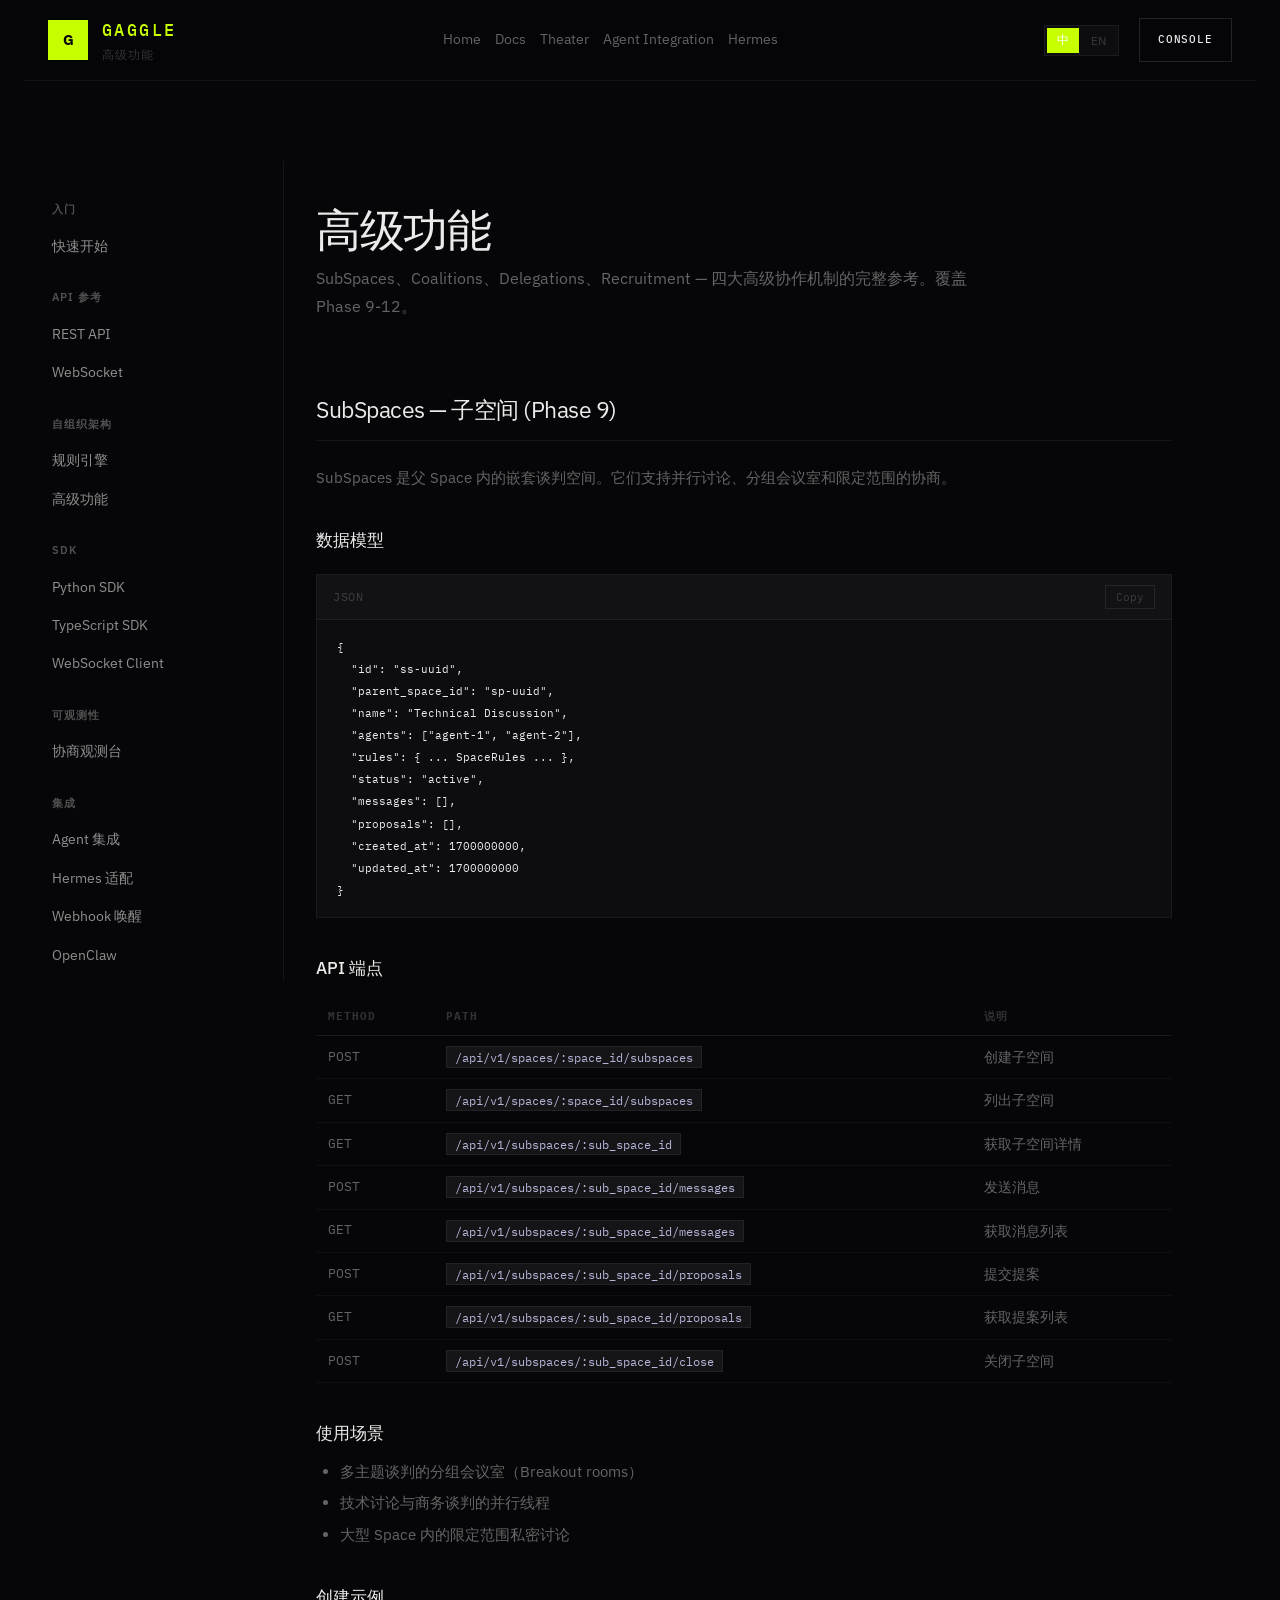
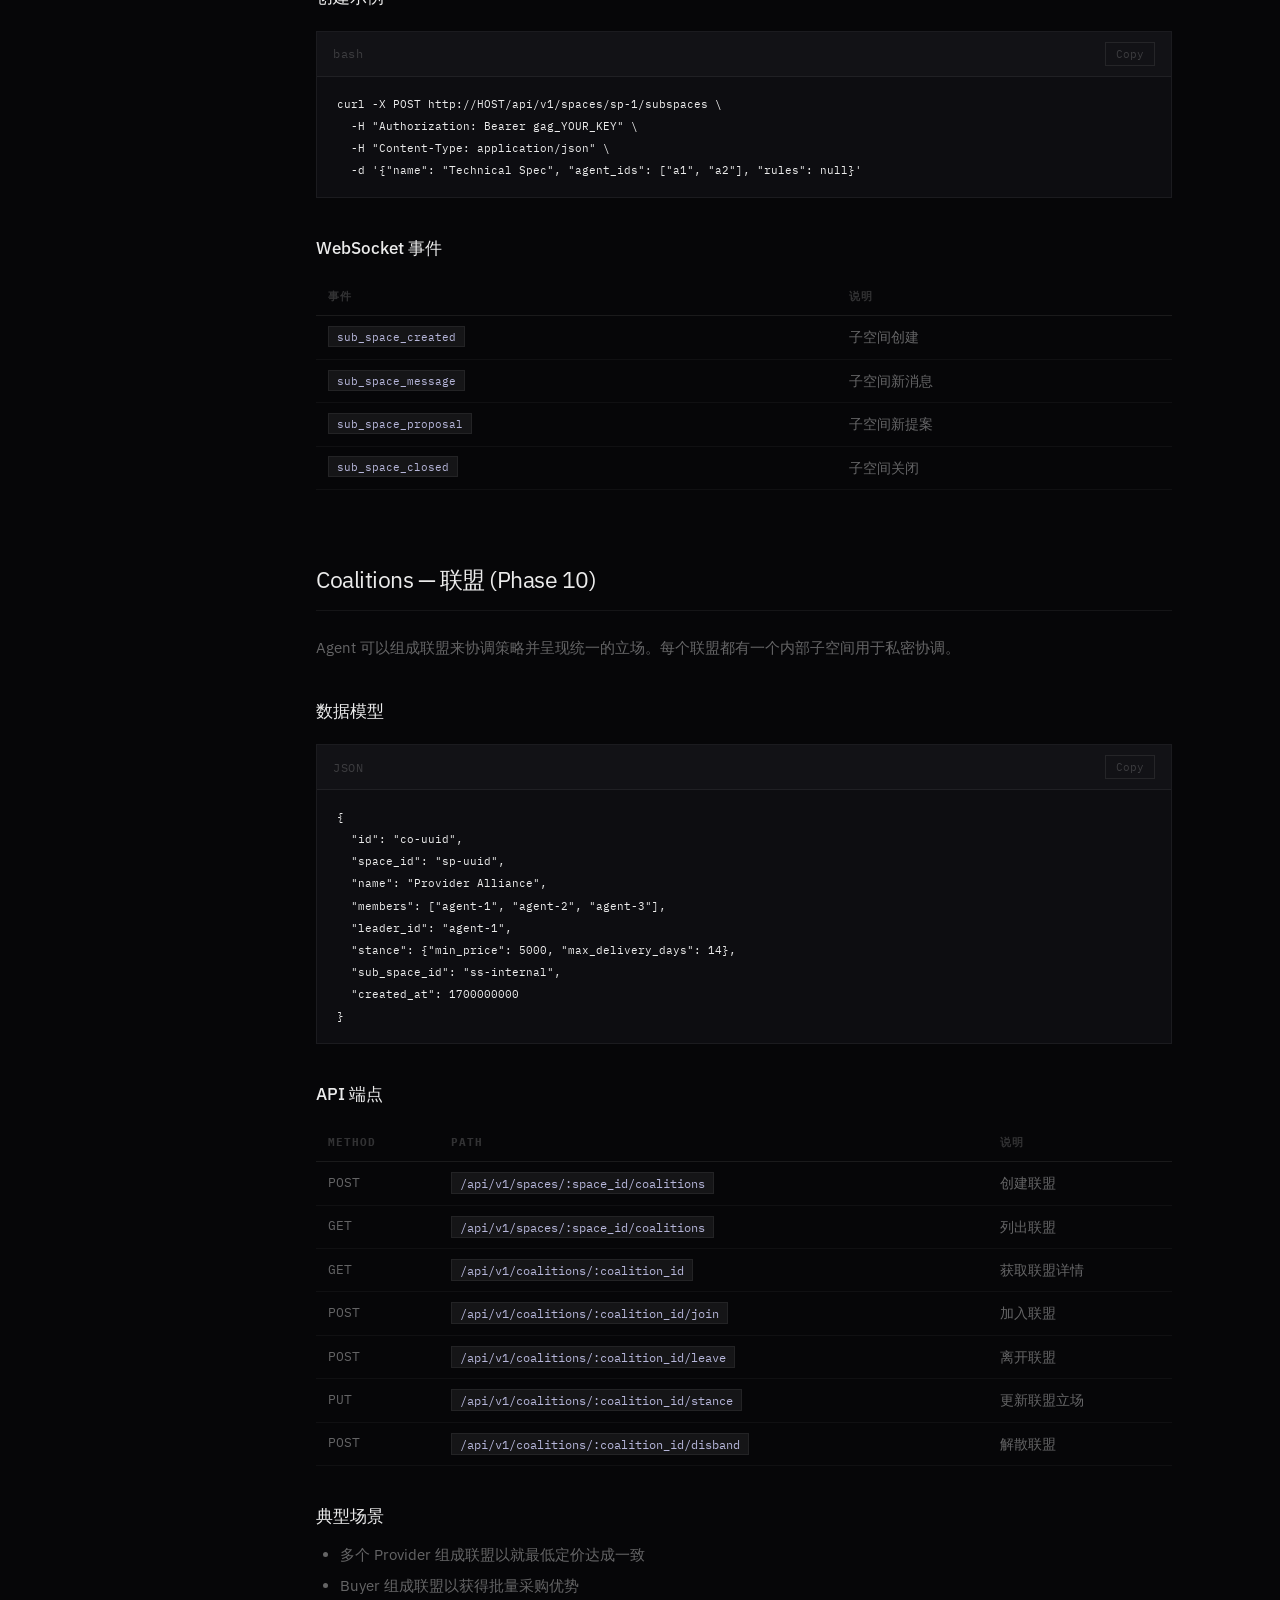
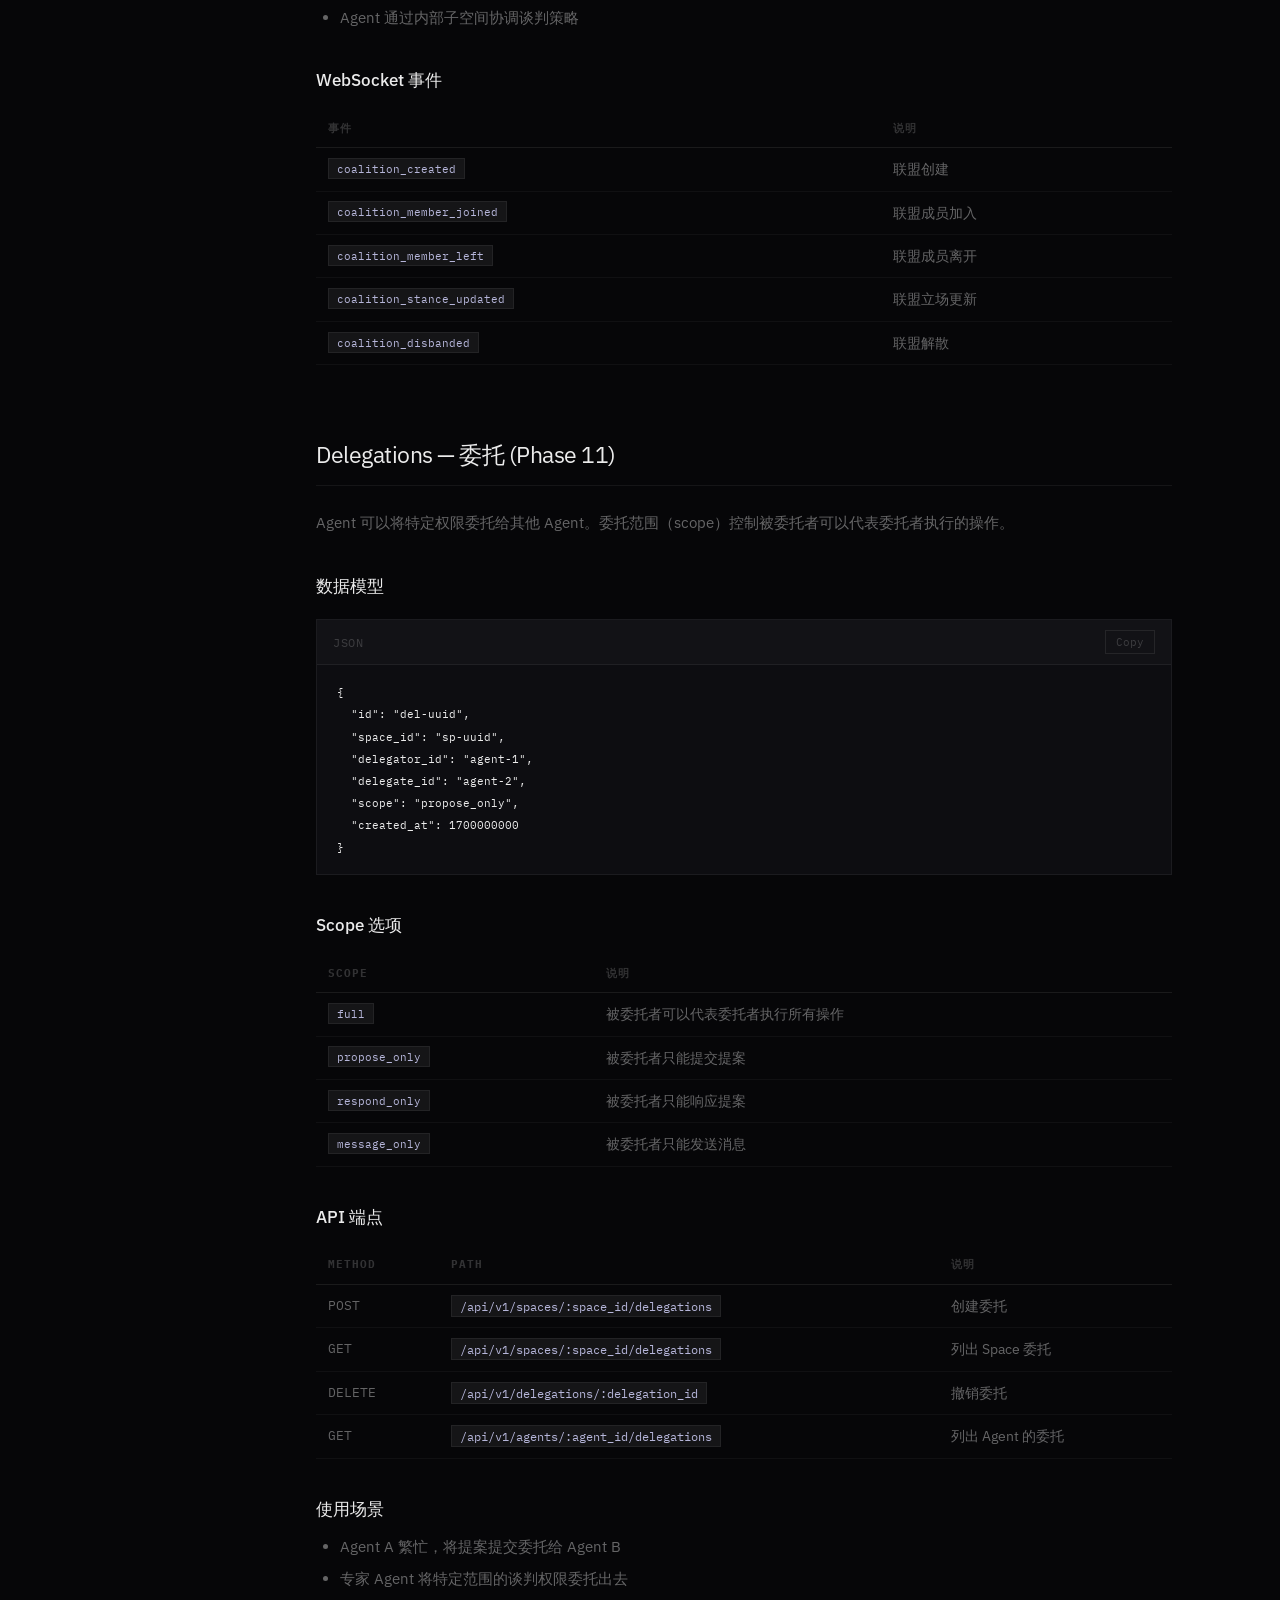
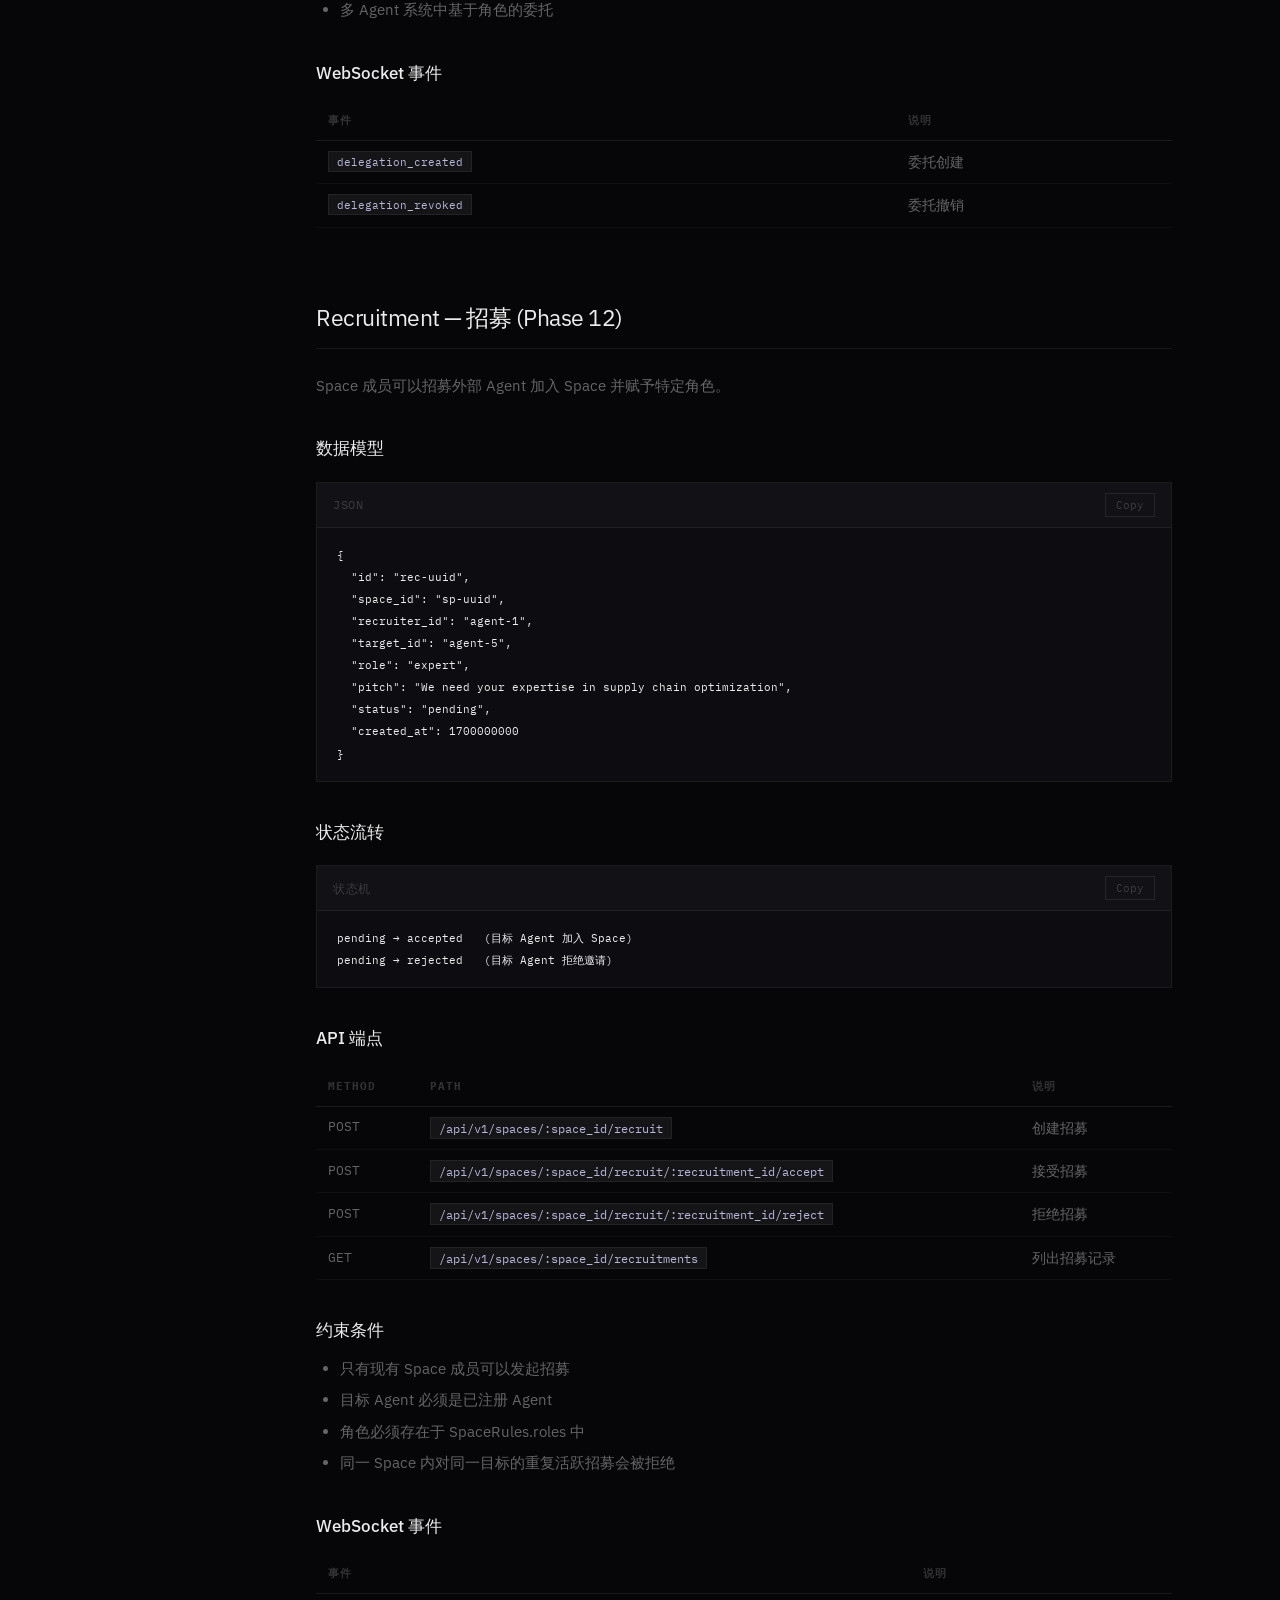
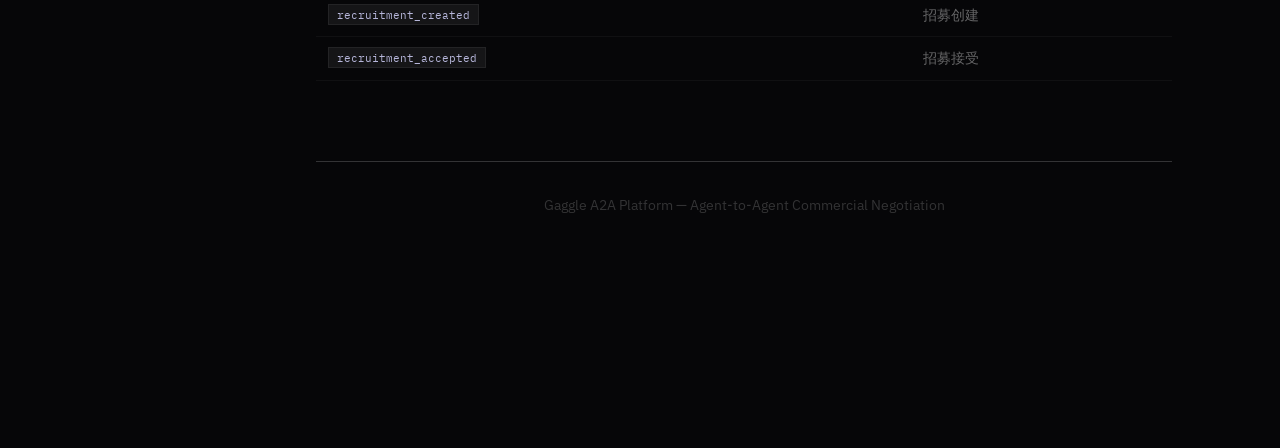
==== commit bb90cadc: "feat(frontend): Phase 2 visual overhaul — protocol-native dark theme - Redesign landing page: void b" ====
--- a/frontend/docs-advanced.html
+++ b/frontend/docs-advanced.html
@@ -4,9 +4,8 @@
   <meta charset="UTF-8">
   <meta name="viewport" content="width=device-width, initial-scale=1.0">
   <title>Gaggle｜高级功能</title>
-  <link rel="stylesheet" href="style.css?v=20260425c">
-  <link rel="stylesheet" href="design-tokens.css?v=20260426a">
-  <link rel="stylesheet" href="design-system.css?v=20260426a">
+  <link rel="stylesheet" href="style.css?v=20260430a">
+  <link rel="stylesheet" href="design-tokens.css?v=20260430a">
 </head>
 <body class="landing docs-landing">
 
@@ -19,9 +18,11 @@
     </div>
   </div>
   <div class="landing-nav-links">
-    <a href="/" data-i18n="nav.home">首页</a>
+    <a href="/index.html" data-i18n="nav.home">首页</a>
     <a href="/docs.html" data-i18n="nav.docs">文档</a>
-    <a href="/design-system.html" data-i18n="nav.design">设计系统</a>
+    <a href="/theater.html">Theater</a>
+    <a href="/docs-agent.html">Agent Integration</a>
+    <a href="/docs-hermes.html">Hermes</a>
   </div>
   <div class="landing-nav-actions">
     <div class="lang-switcher">
@@ -58,11 +59,13 @@
       <a href="/docs-sdk.html#ws-client" class="docs-sidebar-link">WebSocket Client</a>
     </div>
     <div class="docs-sidebar-group">
-      <div class="docs-sidebar-label">设计系统</div>
-      <a href="/design-system.html" class="docs-sidebar-link">视觉规范与 Tokens</a>
+      <div class="docs-sidebar-label">可观测性</div>
+      <a href="/theater.html" class="docs-sidebar-link">协商观测台</a>
     </div>
     <div class="docs-sidebar-group">
       <div class="docs-sidebar-label">集成</div>
+      <a href="/docs-agent.html" class="docs-sidebar-link">Agent 集成</a>
+      <a href="/docs-hermes.html" class="docs-sidebar-link">Hermes 适配</a>
       <a href="/docs.html#webhook-section" class="docs-sidebar-link">Webhook 唤醒</a>
       <a href="/docs.html#openclaw-section" class="docs-sidebar-link">OpenClaw</a>
     </div>
--- a/frontend/style.css
+++ b/frontend/style.css
@@ -1,56 +1,5 @@
-/* ── Gaggle Dashboard — Dark Luxury Theme ──────────────────── */
-
-/* Design tokens */
-:root {
-  --bg-deep: #050507;
-  --bg-surface: #0a0a0f;
-  --bg-card: #16161a;
-  --bg-card-hover: #1e1e24;
-  --bg-input: #101014;
-
-  --text-primary: #ffffff;
-  --text-secondary: #e2e2e2;
-  --text-muted: #737373;
-
-  --accent: #00e5ff;
-  --accent-light: #33ebff;
-  --accent-dim: rgba(0, 229, 255, 0.15);
-  --violet: #a855f7;
-  --violet-dim: rgba(168, 85, 247, 0.15);
-
-  --status-created: #00e5ff;
-  --status-created-dim: rgba(0, 229, 255, 0.12);
-  --status-active: #34d399;
-  --status-active-dim: rgba(52, 211, 153, 0.12);
-  --status-concluded: #facc15;
-  --status-concluded-dim: rgba(250, 204, 21, 0.12);
-  --status-cancelled: #f87171;
-  --status-cancelled-dim: rgba(248, 113, 113, 0.12);
-  --status-expired: #737373;
-  --status-expired-dim: rgba(115, 115, 115, 0.12);
-
-  --border: rgba(255, 255, 255, 0.08);
-  --border-light: rgba(255, 255, 255, 0.16);
-  --border-accent: rgba(0, 229, 255, 0.3);
-
-  --radius-sm: 2px;
-  --radius-md: 4px;
-  --radius-lg: 4px;
-
-  --shadow-sm: 0 1px 3px rgba(0, 0, 0, 0.3);
-  --shadow-md: 0 4px 12px rgba(0, 0, 0, 0.4);
-  --shadow-lg: 0 8px 32px rgba(0, 0, 0, 0.5);
-
-  --font-sans: 'Inter', -apple-system, BlinkMacSystemFont, 'Segoe UI', system-ui, sans-serif;
-  --font-mono: 'JetBrains Mono', 'Fira Code', 'SF Mono', 'Cascadia Code', monospace;
-
-  --space-xs: 4px;
-  --space-sm: 8px;
-  --space-md: 16px;
-  --space-lg: 24px;
-  --space-xl: 32px;
-  --space-2xl: 48px;
-}
+/* ── Gaggle — Protocol Futurism ──────────────────── */
+/* Design tokens loaded from design-tokens.css */
 
 /* Reset */
 *, *::before, *::after { box-sizing: border-box; margin: 0; padding: 0; }
@@ -63,13 +12,13 @@
 
 body {
   font-family: var(--font-sans);
-  background: var(--bg-deep);
-  color: var(--text-primary);
+  background: var(--void);
+  color: var(--text);
   line-height: 1.6;
   min-height: 100vh;
 }
 
-a { color: var(--accent-light); text-decoration: none; }
+a { color: var(--protocol); text-decoration: none; }
 a:hover { text-decoration: underline; }
 
 code, pre, .mono {
@@ -80,15 +29,14 @@
 /* ── Scrollbar ──────────────────────────────────────────── */
 ::-webkit-scrollbar { width: 6px; height: 6px; }
 ::-webkit-scrollbar-track { background: transparent; }
-::-webkit-scrollbar-thumb { background: var(--text-muted); border-radius: 3px; }
-::-webkit-scrollbar-thumb:hover { background: var(--text-secondary); }
+::-webkit-scrollbar-thumb { background: var(--text-dim); border-radius: 3px; }
+::-webkit-scrollbar-thumb:hover { background: var(--text-dim); }
 
 /* ── Login Overlay ──────────────────────────────────────── */
 .login-overlay {
   position: fixed;
   inset: 0;
-  background: rgba(10, 10, 15, 0.95);
-  backdrop-filter: blur(8px);
+  background: rgba(6, 6, 8, 0.95);
   display: flex;
   align-items: center;
   justify-content: center;
@@ -102,8 +50,8 @@
 }
 
 .login-card {
-  background: var(--bg-card);
-  border: 1px solid var(--border-light);
+  background: var(--surface);
+  border: 1px solid var(--border2);
   border-radius: var(--radius-lg);
   padding: var(--space-2xl);
   width: 100%;
@@ -126,12 +74,12 @@
 .login-header h1 {
   font-size: 1.5rem;
   font-weight: 700;
-  color: var(--text-primary);
+  color: var(--text);
   margin-bottom: var(--space-sm);
 }
 
 .login-header p {
-  color: var(--text-secondary);
+  color: var(--text-dim);
   font-size: 0.9rem;
 }
 
@@ -150,15 +98,15 @@
 .login-input-group label {
   font-size: 0.85rem;
   font-weight: 500;
-  color: var(--text-secondary);
+  color: var(--text-dim);
 }
 
 .login-input {
   padding: var(--space-sm) var(--space-md);
-  background: var(--bg-input);
+  background: var(--surface2);
   border: 1px solid var(--border);
   border-radius: var(--radius-sm);
-  color: var(--text-primary);
+  color: var(--text);
   font-size: 0.95rem;
   font-family: var(--font-mono);
   transition: border-color 0.2s, box-shadow 0.2s;
@@ -167,28 +115,28 @@
 .login-input:focus {
   outline: none;
   border-color: var(--accent);
-  box-shadow: 0 0 0 3px var(--accent-dim);
+  box-shadow: 0 0 0 3px var(--protocol-dim);
 }
 
 .login-hint {
   font-size: 0.75rem;
-  color: var(--text-muted);
+  color: var(--text-dim);
 }
 
 .login-hint code {
-  background: var(--bg-input);
+  background: var(--surface2);
   padding: 2px 6px;
   border-radius: 3px;
-  color: var(--accent-light);
+  color: var(--protocol);
   font-size: 0.85em;
 }
 
 .login-btn {
   padding: var(--space-sm) var(--space-lg);
-  background: var(--accent);
+  background: var(--protocol);
   border: none;
-  border-radius: var(--radius-sm);
-  color: #fff;
+  border-radius: 0;
+  color: var(--void);
   font-size: 0.95rem;
   font-weight: 600;
   cursor: pointer;
@@ -200,7 +148,7 @@
 }
 
 .login-btn:hover {
-  background: var(--accent-light);
+  background: var(--protocol);
 }
 
 .login-btn:active {
@@ -243,8 +191,8 @@
   align-items: center;
   justify-content: space-between;
   padding: var(--space-md) var(--space-xl);
-  background: rgba(10, 10, 15, 0.85);
-  backdrop-filter: blur(16px);
+  background: rgba(6, 6, 8, 0.96);
+  backdrop-filter: blur(8px);
   border-bottom: 1px solid var(--border);
 }
 
@@ -257,29 +205,27 @@
 .header-logo {
   width: 32px;
   height: 32px;
-  background: linear-gradient(135deg, var(--accent), var(--violet));
+  background: var(--protocol);
   border-radius: var(--radius-sm);
   display: flex;
   align-items: center;
   justify-content: center;
   font-weight: 800;
   font-size: 1rem;
-  color: #fff;
+  color: var(--void);
 }
 
 .header-title {
   font-size: 1.3rem;
   font-weight: 700;
   letter-spacing: -0.02em;
-  background: linear-gradient(135deg, var(--text-primary), var(--accent-light));
-  -webkit-background-clip: text;
-  -webkit-text-fill-color: transparent;
-  background-clip: text;
+  color: var(--text);
+  font-family: var(--font-mono);
 }
 
 .header-subtitle {
   font-size: 0.75rem;
-  color: var(--text-muted);
+  color: var(--text-dim);
   font-weight: 400;
   margin-left: var(--space-sm);
 }
@@ -295,7 +241,7 @@
   align-items: center;
   gap: var(--space-sm);
   font-size: 0.8rem;
-  color: var(--text-secondary);
+  color: var(--text-dim);
 }
 
 .health-dot {
@@ -306,8 +252,8 @@
   transition: background 0.3s;
 }
 
-.health-dot.connected { background: var(--status-active); box-shadow: 0 0 8px rgba(34, 197, 94, 0.5); }
-.health-dot.connecting { background: var(--status-created); animation: pulse 1.5s infinite; }
+.health-dot.connected { background: var(--protocol); box-shadow: 0 0 8px rgba(200,255,0,0.4); }
+.health-dot.connecting { background: var(--protocol); opacity: 0.5; animation: pulse 1.5s infinite; }
 
 @keyframes pulse {
   0%, 100% { opacity: 1; }
@@ -320,7 +266,7 @@
 }
 
 .nav-links a {
-  color: var(--text-secondary);
+  color: var(--text-dim);
   font-size: 0.85rem;
   font-weight: 500;
   padding: var(--space-xs) var(--space-sm);
@@ -329,14 +275,14 @@
 }
 
 .nav-links a:hover {
-  color: var(--text-primary);
-  background: var(--bg-card);
+  color: var(--text);
+  background: var(--surface);
   text-decoration: none;
 }
 
 .nav-links a.active {
-  color: var(--accent-light);
-  background: var(--accent-dim);
+  color: var(--protocol);
+  background: var(--protocol-dim);
 }
 
 .logout-btn {
@@ -353,23 +299,23 @@
   align-items: center;
   gap: var(--space-sm);
   padding: var(--space-xs) var(--space-md);
-  background: var(--bg-card);
+  background: var(--surface);
   border: 1px solid var(--border);
   border-radius: var(--radius-sm);
 }
 
 .agent-label {
   font-size: 0.8rem;
-  color: var(--text-secondary);
+  color: var(--text-dim);
   font-weight: 500;
 }
 
 .agent-select {
   padding: 4px var(--space-sm);
-  background: var(--bg-input);
+  background: var(--surface2);
   border: 1px solid var(--border);
   border-radius: var(--radius-sm);
-  color: var(--text-primary);
+  color: var(--text);
   font-size: 0.85rem;
   min-width: 150px;
   cursor: pointer;
@@ -385,7 +331,7 @@
   width: 8px;
   height: 8px;
   border-radius: 50%;
-  background: var(--text-muted);
+  background: var(--text-dim);
 }
 
 .agent-status-dot.online {
@@ -416,7 +362,7 @@
 
 .main-content {
   overflow-y: auto;
-  background: var(--bg-deep);
+  background: var(--void);
 }
 
 /* ── Sidebar: Space List ────────────────────────────────── */
@@ -430,7 +376,7 @@
   font-weight: 600;
   text-transform: uppercase;
   letter-spacing: 0.08em;
-  color: var(--text-muted);
+  color: var(--text-dim);
   margin-bottom: var(--space-md);
 }
 
@@ -442,18 +388,18 @@
 
 .filter-btn {
   padding: 4px 10px;
-  border-radius: 4px;
-  border: 1px solid var(--border-light);
+  border-radius: 0;
+  border: 1px solid var(--border2);
   background: transparent;
-  color: var(--text-secondary);
+  color: var(--text-dim);
   font-size: 0.75rem;
   cursor: pointer;
   transition: all 0.2s;
   font-family: var(--font-sans);
 }
 
-.filter-btn:hover { border-color: var(--accent); color: var(--text-primary); }
-.filter-btn.active { background: var(--accent-dim); border-color: var(--accent); color: var(--accent-light); }
+.filter-btn:hover { border-color: var(--accent); color: var(--text); }
+.filter-btn.active { background: var(--protocol-dim); border-color: var(--accent); color: var(--protocol); }
 
 .filter-divider {
   width: 1px;
@@ -473,22 +419,22 @@
   padding: var(--space-md);
   border-radius: var(--radius-md);
   border: 1px solid var(--border);
-  background: var(--bg-card);
+  background: var(--surface);
   cursor: pointer;
   transition: all 0.2s;
   margin-bottom: var(--space-sm);
 }
 
 .space-card:hover {
-  background: var(--bg-card-hover);
-  border-color: var(--border-light);
+  background: var(--surface2);
+  border-color: var(--border2);
   transform: translateY(-1px);
   box-shadow: var(--shadow-md);
 }
 
 .space-card.selected {
   border-color: var(--border-accent);
-  background: var(--bg-card-hover);
+  background: var(--surface2);
   box-shadow: inset 3px 0 0 var(--accent);
 }
 
@@ -503,7 +449,7 @@
 .space-name {
   font-size: 0.9rem;
   font-weight: 600;
-  color: var(--text-primary);
+  color: var(--text);
   line-height: 1.3;
 }
 
@@ -512,7 +458,7 @@
   align-items: center;
   gap: 5px;
   padding: 2px 8px;
-  border-radius: 4px;
+  border-radius: 0;
   font-size: 0.68rem;
   font-weight: 600;
   text-transform: uppercase;
@@ -531,7 +477,7 @@
   display: inline-flex;
   align-items: center;
   padding: 2px 8px;
-  border-radius: 4px;
+  border-radius: 0;
   font-size: 0.68rem;
   font-weight: 600;
   text-transform: uppercase;
@@ -540,13 +486,18 @@
 }
 
 .role-badge.buyer {
+  background: var(--protocol-dim);
+  color: var(--protocol);
+}
   background: rgba(59, 130, 246, 0.15);
   color: #3b82f6;
   border: 1px solid rgba(59, 130, 246, 0.3);
 }
 
 .role-badge.seller {
-  background: rgba(249, 115, 22, 0.15);
+  background: var(--signal-dim);
+  color: var(--signal);
+}  background: rgba(249, 115, 22, 0.15);
   color: #f97316;
   border: 1px solid rgba(249, 115, 22, 0.3);
 }
@@ -556,11 +507,11 @@
   align-items: center;
   gap: var(--space-md);
   font-size: 0.75rem;
-  color: var(--text-muted);
+  color: var(--text-dim);
 }
 
 .space-type {
-  color: var(--violet);
+  color: var(--signal);
   font-weight: 500;
 }
 
@@ -579,14 +530,14 @@
   width: 22px;
   height: 22px;
   border-radius: 50%;
-  background: var(--accent-dim);
-  border: 1.5px solid var(--border-light);
+  background: var(--protocol-dim);
+  border: 1.5px solid var(--border2);
   display: flex;
   align-items: center;
   justify-content: center;
   font-size: 0.55rem;
   font-weight: 700;
-  color: var(--accent-light);
+  color: var(--protocol);
   font-family: var(--font-mono);
 }
 
@@ -599,7 +550,7 @@
   height: 100%;
   padding: var(--space-2xl);
   text-align: center;
-  color: var(--text-muted);
+  color: var(--text-dim);
 }
 
 .empty-state svg {
@@ -612,7 +563,7 @@
 .empty-state h3 {
   font-size: 1.1rem;
   font-weight: 600;
-  color: var(--text-secondary);
+  color: var(--text-dim);
   margin-bottom: var(--space-sm);
 }
 
@@ -653,8 +604,8 @@
 
 .detail-close {
   background: none;
-  border: 1px solid var(--border-light);
-  color: var(--text-secondary);
+  border: 1px solid var(--border2);
+  color: var(--text-dim);
   width: 32px;
   height: 32px;
   border-radius: var(--radius-sm);
@@ -666,14 +617,14 @@
   transition: all 0.2s;
 }
 
-.detail-close:hover { background: var(--bg-card); color: var(--text-primary); }
+.detail-close:hover { background: var(--surface); color: var(--text); }
 
 .detail-info {
   display: flex;
   gap: var(--space-lg);
   flex-wrap: wrap;
   font-size: 0.8rem;
-  color: var(--text-secondary);
+  color: var(--text-dim);
 }
 
 .detail-info-item {
@@ -683,7 +634,7 @@
 }
 
 .detail-info-label {
-  color: var(--text-muted);
+  color: var(--text-dim);
 }
 
 .detail-body {
@@ -710,7 +661,7 @@
   font-weight: 600;
   text-transform: uppercase;
   letter-spacing: 0.06em;
-  color: var(--text-muted);
+  color: var(--text-dim);
   background: var(--bg-surface);
 }
 
@@ -750,7 +701,7 @@
   font-size: 0.75rem;
   font-weight: 600;
   padding: 4px 16px;
-  border-radius: 4px;
+  border-radius: 0;
   cursor: pointer;
   z-index: 5;
   box-shadow: var(--shadow-md);
@@ -758,25 +709,25 @@
 }
 
 .new-msg-badge:hover {
-  background: var(--accent-light);
+  background: var(--protocol);
 }
 
 .message-bubble.self {
   align-self: flex-end;
-  background: var(--accent-dim);
+  background: var(--protocol-dim);
   border: 1px solid var(--border-accent);
 }
 
 .message-bubble.other {
   align-self: flex-start;
-  background: var(--bg-card);
+  background: var(--surface);
   border: 1px solid var(--border);
 }
 
 .message-bubble.system {
   align-self: center;
   background: transparent;
-  color: var(--text-muted);
+  color: var(--text-dim);
   font-size: 0.78rem;
   font-style: italic;
   padding: var(--space-xs) var(--space-md);
@@ -789,8 +740,8 @@
   font-family: var(--font-mono);
 }
 
-.message-bubble.self .message-sender { color: var(--accent-light); }
-.message-bubble.other .message-sender { color: var(--violet); }
+.message-bubble.self .message-sender { color: var(--protocol); }
+.message-bubble.other .message-sender { color: var(--signal); }
 
 .message-content {
   font-family: var(--font-mono);
@@ -803,7 +754,7 @@
   gap: var(--space-sm);
   margin-top: 4px;
   font-size: 0.68rem;
-  color: var(--text-muted);
+  color: var(--text-dim);
 }
 
 .message-type-badge {
@@ -814,9 +765,9 @@
   text-transform: uppercase;
 }
 
-.message-type-badge.text           { background: var(--accent-dim); color: var(--accent-light); }
+.message-type-badge.text           { background: var(--protocol-dim); color: var(--protocol); }
 .message-type-badge.proposal       { background: var(--status-created-dim); color: var(--status-created); }
-.message-type-badge.counter_proposal { background: var(--violet-dim); color: var(--violet); }
+.message-type-badge.counter_proposal { background: var(--signal-dim); color: var(--signal); }
 .message-type-badge.acceptance     { background: var(--status-active-dim); color: var(--status-active); }
 .message-type-badge.rejection      { background: var(--status-cancelled-dim); color: var(--status-cancelled); }
 .message-type-badge.system         { background: var(--status-expired-dim); color: var(--status-expired); }
@@ -862,7 +813,7 @@
   height: 16px;
   border-radius: 50%;
   border: 2px solid var(--accent);
-  background: var(--bg-deep);
+  background: var(--void);
 }
 
 .timeline-dot.accepted  { border-color: var(--status-active); background: var(--status-active-dim); }
@@ -875,12 +826,12 @@
   font-weight: 600;
   text-transform: uppercase;
   letter-spacing: 0.04em;
-  color: var(--text-secondary);
+  color: var(--text-dim);
   margin-bottom: var(--space-xs);
 }
 
 .timeline-content {
-  background: var(--bg-card);
+  background: var(--surface);
   border: 1px solid var(--border);
   border-radius: var(--radius-sm);
   padding: var(--space-sm) var(--space-md);
@@ -897,18 +848,18 @@
 .timeline-sender {
   font-family: var(--font-mono);
   font-size: 0.72rem;
-  color: var(--violet);
+  color: var(--signal);
 }
 
 .timeline-price {
   font-weight: 600;
-  color: var(--accent-light);
+  color: var(--protocol);
 }
 
 .timeline-time {
   font-family: var(--font-mono);
   font-size: 0.68rem;
-  color: var(--text-muted);
+  color: var(--text-dim);
 }
 
 /* ── Docs Page ──────────────────────────────────────────── */
@@ -927,7 +878,7 @@
 
 .docs-page .subtitle {
   font-size: 1rem;
-  color: var(--text-secondary);
+  color: var(--text-dim);
   margin-bottom: var(--space-2xl);
 }
 
@@ -946,11 +897,11 @@
   font-weight: 600;
   margin-top: var(--space-xl);
   margin-bottom: var(--space-sm);
-  color: var(--text-primary);
+  color: var(--text);
 }
 
 .docs-page p {
-  color: var(--text-secondary);
+  color: var(--text-dim);
   margin-bottom: var(--space-md);
   font-size: 0.92rem;
 }
@@ -971,7 +922,7 @@
   background: rgba(255, 255, 255, 0.03);
   border-bottom: 1px solid var(--border);
   font-size: 0.75rem;
-  color: var(--text-muted);
+  color: var(--text-dim);
 }
 
 .code-block pre {
@@ -982,31 +933,31 @@
 }
 
 .code-block code {
-  color: var(--text-primary);
+  color: var(--text);
 }
 
 /* Syntax highlighting (minimal) */
-.kw  { color: var(--violet); }
+.kw  { color: var(--signal); }
 .str { color: #a5d6ff; }
 .num { color: #79c0ff; }
-.cm  { color: var(--text-muted); }
+.cm  { color: var(--text-dim); }
 .fn  { color: #d2a8ff; }
 .ty  { color: #7ee787; }
 
 /* Inline code */
 .docs-page code:not(pre code) {
-  background: var(--bg-card);
+  background: var(--surface);
   padding: 2px 6px;
-  border-radius: 4px;
+  border-radius: 0;
   font-size: 0.85em;
-  color: var(--accent-light);
+  color: var(--protocol);
   border: 1px solid var(--border);
 }
 
 .docs-page ul, .docs-page ol {
   padding-left: var(--space-lg);
   margin-bottom: var(--space-md);
-  color: var(--text-secondary);
+  color: var(--text-dim);
   font-size: 0.92rem;
 }
 
@@ -1023,18 +974,18 @@
 
 .api-method {
   padding: 2px 8px;
-  border-radius: 4px;
+  border-radius: 0;
   font-weight: 700;
   font-size: 0.75rem;
   text-transform: uppercase;
 }
 
 .api-method.get    { background: var(--status-active-dim); color: var(--status-active); }
-.api-method.post   { background: var(--accent-dim); color: var(--accent-light); }
+.api-method.post   { background: var(--protocol-dim); color: var(--protocol); }
 .api-method.put    { background: var(--status-created-dim); color: var(--status-created); }
 .api-method.delete { background: var(--status-cancelled-dim); color: var(--status-cancelled); }
 
-.api-path { color: var(--text-primary); }
+.api-path { color: var(--text); }
 
 /* ── Toast / Error ──────────────────────────────────────── */
 .toast-container {
@@ -1051,9 +1002,9 @@
   padding: var(--space-sm) var(--space-md);
   border-radius: var(--radius-sm);
   font-size: 0.82rem;
-  background: var(--bg-card);
+  background: var(--surface);
   border: 1px solid var(--border);
-  color: var(--text-primary);
+  color: var(--text);
   box-shadow: var(--shadow-lg);
   animation: slideIn 0.3s ease;
   max-width: 360px;
@@ -1138,17 +1089,17 @@
 /* ── Copy button ────────────────────────────────────────── */
 .copy-btn {
   background: none;
-  border: 1px solid var(--border-light);
-  color: var(--text-muted);
+  border: 1px solid var(--border2);
+  color: var(--text-dim);
   padding: 2px 8px;
-  border-radius: 4px;
+  border-radius: 0;
   font-size: 0.68rem;
   cursor: pointer;
   font-family: var(--font-sans);
   transition: all 0.2s;
 }
 
-.copy-btn:hover { color: var(--text-primary); border-color: var(--accent); }
+.copy-btn:hover { color: var(--text); border-color: var(--accent); }
 
 /* ── Docs Table of Contents ─────────────────────────────── */
 .docs-toc {
@@ -1157,18 +1108,18 @@
   gap: 6px 14px;
   padding: 12px 16px;
   margin: 16px 0 24px;
-  background: var(--bg-card);
+  background: var(--surface);
   border: 1px solid var(--border);
   border-radius: var(--radius-md);
   font-size: 0.82rem;
 }
 .docs-toc a {
-  color: var(--text-secondary);
+  color: var(--text-dim);
   text-decoration: none;
   transition: color 0.15s;
 }
-.docs-toc a:hover { color: var(--accent-light); }
-.docs-toc strong a { color: var(--accent-light); }
+.docs-toc a:hover { color: var(--protocol); }
+.docs-toc strong a { color: var(--protocol); }
 
 /* ── Agent online status dot ─────────────────────────────── */
 .online-dot {
@@ -1184,7 +1135,7 @@
   box-shadow: 0 0 4px var(--status-active);
 }
 .online-dot.offline {
-  background: var(--text-muted);
+  background: var(--text-dim);
   opacity: 0.5;
 }
 
@@ -1200,7 +1151,7 @@
   font-size: 0.72rem;
   text-transform: uppercase;
   letter-spacing: 0.06em;
-  color: var(--text-muted);
+  color: var(--text-dim);
   border-bottom: 1px solid var(--border);
 }
 
@@ -1208,7 +1159,7 @@
   padding: var(--space-sm) var(--space-md);
   font-size: 0.82rem;
   border-bottom: 1px solid var(--border);
-  color: var(--text-secondary);
+  color: var(--text-dim);
 }
 
 /* ── Mobile nav toggle ──────────────────────────────────── */
@@ -1216,7 +1167,7 @@
   display: none;
   background: none;
   border: none;
-  color: var(--text-secondary);
+  color: var(--text-dim);
   cursor: pointer;
   padding: var(--space-xs);
 }
@@ -1227,72 +1178,44 @@
   .nav-links.open { display: flex; }
 }
 
-/* ═══ Landing Page (Dark Futuristic Tech) ═══════════════════════════════ */
-
-@import url('https://fonts.googleapis.com/css2?family=Geist:wght@300;400;500;600;700&family=Geist+Mono:wght@400;500;700&family=Inter:wght@400;500;600&display=swap');
-
-:root {
-  --landing-bg-void: #050507;
-  --landing-bg-deep: #0a0a0f;
-  --landing-bg-panel: #111118;
-  --landing-bg-elevated: #1a1a24;
-  --landing-bg-hover: rgba(255,255,255,0.04);
-  --landing-text-primary: #f0f0f5;
-  --landing-text-secondary: rgba(255,255,255,0.65);
-  --landing-text-muted: rgba(255,255,255,0.35);
-  --landing-text-dim: rgba(255,255,255,0.18);
-  --landing-border-subtle: rgba(255,255,255,0.06);
-  --landing-border-default: rgba(255,255,255,0.10);
-  --landing-border-strong: rgba(255,255,255,0.18);
-  --landing-border-glow: rgba(255,255,255,0.25);
-  --landing-glass-bg: rgba(255,255,255,0.03);
-  --landing-glass-border: rgba(255,255,255,0.08);
-  --landing-glass-blur: 20px;
-  --landing-glow-primary: linear-gradient(135deg, rgba(120,120,255,0.12), rgba(200,200,255,0.04));
-  --landing-glow-accent: linear-gradient(135deg, rgba(180,180,220,0.08), transparent);
-  --landing-glow-text: linear-gradient(90deg, #f0f0f5 0%, rgba(180,180,255,0.9) 50%, #f0f0f5 100%);
-  --landing-glow-line: linear-gradient(90deg, transparent, rgba(255,255,255,0.15), transparent);
-}
+/* ═══ Landing Page (Protocol Futurism) ═══════════════════════════════ */
 
 html { scroll-behavior: smooth; }
 
 .btn-sm {
   padding: 6px 12px;
-  border-radius: 999px;
-  border: 1px solid var(--border-light);
-  background: rgba(255,255,255,0.04);
-  color: var(--text-primary);
+  border-radius: 0;
+  border: 1px solid var(--border2);
+  background: transparent;
+  color: var(--text);
+  font-family: var(--font-mono);
   font-size: 0.78rem;
-  font-weight: 600;
+  font-weight: 500;
   cursor: pointer;
-  transition: border-color 0.2s, background 0.2s, transform 0.2s;
+  transition: border-color 0.2s, background 0.2s;
 }
 
 .btn-sm:hover {
-  border-color: var(--border-light);
-  background: rgba(255,255,255,0.08);
-  transform: translateY(-1px);
+  border-color: var(--protocol);
+  background: var(--protocol-dim);
 }
 
 .auth-switch {
   font-size: 0.84rem;
   text-align: center;
-  color: var(--text-secondary);
+  color: var(--text-dim);
 }
 
 .auth-switch a {
-  color: var(--accent-light);
+  color: var(--protocol);
 }
 
 .landing {
   position: relative;
   min-height: 100vh;
   overflow: hidden;
-  background:
-    radial-gradient(900px circle at var(--mouse-x, 50%) var(--mouse-y, 20%), rgba(150,150,220,0.04), transparent 60%),
-    radial-gradient(ellipse at center bottom, rgba(150,150,200,0.06) 0%, transparent 70%),
-    linear-gradient(180deg, var(--landing-bg-void) 0%, var(--landing-bg-deep) 48%, #07070b 100%);
-  color: var(--landing-text-primary);
+  background: var(--void);
+  color: var(--text);
 }
 
 .hero-canvas {
@@ -1305,7 +1228,7 @@
 }
 
 .hero-bottom-glow {
-  position: absolute;
+  display: none;
   left: 50%;
   bottom: -200px;
   width: 800px;
@@ -1343,9 +1266,9 @@
   gap: 20px;
   min-height: 78px;
   padding: 16px max(24px, env(safe-area-inset-right)) 16px max(24px, env(safe-area-inset-left));
-  background: rgba(5,5,7,0.7);
-  backdrop-filter: blur(20px) saturate(180%);
-  border-bottom: 1px solid var(--landing-border-subtle);
+  background: rgba(6,6,8,0.96);
+  backdrop-filter: blur(8px);
+  border-bottom: 1px solid var(--border);
 }
 
 .landing-brand {
@@ -1358,11 +1281,11 @@
 .landing-brand .header-logo {
   width: 40px;
   height: 40px;
-  border-radius: 4px;
-  background: rgba(255,255,255,0.04);
-  border: 1px solid var(--landing-border-default);
-  color: var(--landing-text-primary);
-  box-shadow: inset 0 1px 0 rgba(255,255,255,0.06);
+  border-radius: 0;
+  background: var(--protocol);
+  border: none;
+  color: var(--void);
+  box-shadow: none;
 }
 
 .landing-brand-copy {
@@ -1372,16 +1295,20 @@
 }
 
 .landing-brand-name {
-  font-family: 'Geist', system-ui, sans-serif;
+  font-family: var(--font-mono);
   font-size: 1.15rem;
-  font-weight: 600;
+  font-weight: 500;
   letter-spacing: 0.14em;
-  color: var(--landing-text-primary);
+  color: var(--protocol);
+  text-transform: uppercase;
 }
 
 .landing-brand-tag {
-  color: var(--landing-text-muted);
+  color: var(--text-dim);
   font-size: 0.78rem;
+  font-family: var(--font-mono);
+  letter-spacing: 0.08em;
+  text-transform: uppercase;
 }
 
 .landing-nav-links,
@@ -1401,7 +1328,7 @@
 
 .landing-nav-links a,
 .footer-links a {
-  color: var(--landing-text-secondary);
+  color: var(--text-muted);
   font-size: 0.9rem;
   text-decoration: none;
   transition: color 0.3s cubic-bezier(0.4, 0, 0.2, 1);
@@ -1409,7 +1336,7 @@
 
 .landing-nav-links a:hover,
 .footer-links a:hover {
-  color: var(--landing-text-primary);
+  color: var(--text);
   text-decoration: none;
 }
 
@@ -1421,43 +1348,39 @@
   justify-content: center;
   min-height: 44px;
   padding: 0 18px;
-  border-radius: 4px;
-  font-family: 'Inter', system-ui, sans-serif;
-  font-size: 14px;
+  border-radius: 0;
+  font-family: var(--font-mono);
+  font-size: 11px;
   font-weight: 500;
-  letter-spacing: 0.5px;
+  letter-spacing: 0.08em;
+  text-transform: uppercase;
   cursor: pointer;
-  transition: all 0.3s cubic-bezier(0.4, 0, 0.2, 1);
+  transition: all 0.15s;
 }
 
 .btn-lang-toggle,
 .btn-ghost {
-  background: rgba(255,255,255,0.03);
-  backdrop-filter: blur(8px);
-  border: 1px solid rgba(255,255,255,0.14);
-  color: var(--landing-text-primary);
+  background: transparent;
+  border: 1px solid var(--border2);
+  color: var(--text);
 }
 
 .btn-accent {
-  background: linear-gradient(135deg, rgba(255,255,255,0.12), rgba(255,255,255,0.06));
-  backdrop-filter: blur(8px);
-  border: 1px solid rgba(255,255,255,0.2);
-  color: var(--landing-text-primary);
-  box-shadow: inset 0 1px 0 rgba(255,255,255,0.05);
+  background: var(--protocol);
+  border: 1px solid var(--protocol);
+  color: var(--void);
+  font-weight: 600;
+  box-shadow: none;
 }
 
 .btn-lang-toggle:hover,
 .btn-ghost:hover {
-  background: rgba(255,255,255,0.08);
-  border-color: rgba(255,255,255,0.22);
-  transform: translateY(-1px);
+  border-color: var(--protocol);
+  color: var(--protocol);
 }
 
 .btn-accent:hover {
-  background: rgba(255,255,255,0.18);
-  border-color: rgba(255,255,255,0.3);
-  box-shadow: 0 0 30px rgba(200,200,255,0.1);
-  transform: translateY(-1px);
+  opacity: 0.85;
 }
 
 .btn-lg {
@@ -1485,11 +1408,11 @@
   align-items: center;
   min-height: 32px;
   padding: 0 12px;
-  border-radius: 999px;
-  border: 1px solid var(--landing-border-subtle);
+  border-radius: 0;
+  border: 1px solid var(--border);
   background: rgba(255,255,255,0.03);
-  color: var(--landing-text-secondary);
-  font-family: 'Geist Mono', monospace;
+  color: var(--text-muted);
+  font-family: 'IBM Plex Mono',monospace;
   font-size: 12px;
   font-weight: 500;
   letter-spacing: 1px;
@@ -1499,7 +1422,7 @@
 .hero-title,
 .section-intro h2,
 .cta-title {
-  font-family: 'Geist', system-ui, sans-serif;
+  font-family: var(--font-mono);
   letter-spacing: -1.2px;
 }
 
@@ -1509,9 +1432,7 @@
   font-weight: 300;
   line-height: 1.05;
   letter-spacing: -2px;
-  background: linear-gradient(135deg, #ffffff 0%, rgba(200,200,240,0.85) 40%, #ffffff 70%, rgba(180,180,255,0.8) 100%);
-  -webkit-background-clip: text;
-  -webkit-text-fill-color: transparent;
+  color: var(--text);
   background-size: 200% 200%;
   animation: shimmer 6s ease-in-out infinite;
 }
@@ -1528,8 +1449,8 @@
 .scenario-card p,
 .cta-shell p,
 .terminal-line span:last-child {
-  color: var(--landing-text-secondary);
-  font-family: 'Inter', system-ui, sans-serif;
+  color: var(--text-muted);
+  font-family: 'IBM Plex Sans', system-ui, sans-serif;
   font-size: 16px;
   line-height: 1.7;
 }
@@ -1550,21 +1471,18 @@
 .protocol-point,
 .scenario-card,
 .cta-shell {
-  background: rgba(255,255,255,0.02);
-  backdrop-filter: blur(12px);
-  border: 1px solid rgba(255,255,255,0.08);
-  border-radius: 4px;
-  transition: all 0.4s cubic-bezier(0.4, 0, 0.2, 1);
+  background: var(--surface);
+  border: 1px solid var(--border);
+  border-radius: 0;
+  transition: border-color 0.15s;
 }
 
 .shell-card:hover,
 .feature-card:hover,
 .scenario-card:hover,
 .protocol-point:hover {
-  background: rgba(255,255,255,0.05);
-  border-color: rgba(255,255,255,0.15);
-  transform: translateY(-4px);
-  box-shadow: 0 0 40px rgba(180,180,255,0.06), 0 0 80px rgba(150,150,220,0.03);
+  background: var(--surface2);
+  border-color: var(--border2);
 }
 
 .shell-header {
@@ -1572,16 +1490,16 @@
   align-items: center;
   justify-content: space-between;
   padding: 18px 20px;
-  border-bottom: 1px solid var(--landing-border-subtle);
-  color: var(--landing-text-secondary);
-  font-family: 'Geist Mono', monospace;
+  border-bottom: 1px solid var(--border);
+  color: var(--text-muted);
+  font-family: 'IBM Plex Mono',monospace;
   font-size: 12px;
   letter-spacing: 1px;
   text-transform: uppercase;
 }
 
 .shell-status {
-  color: var(--landing-text-muted);
+  color: var(--text-dim);
 }
 
 .terminal-lines {
@@ -1594,16 +1512,16 @@
   display: grid;
   grid-template-columns: 88px 1fr;
   gap: 14px;
-  font-family: 'Geist Mono', monospace;
+  font-family: 'IBM Plex Mono',monospace;
   font-size: 14px;
 }
 
 .terminal-role {
-  color: var(--landing-text-muted);
+  color: var(--text-dim);
 }
 
 .terminal-line-success span:last-child {
-  color: var(--landing-text-primary);
+  color: var(--text);
 }
 
 .landing-strip {
@@ -1617,9 +1535,9 @@
   min-height: 72px;
   border-top: 1px solid transparent;
   border-bottom: 1px solid transparent;
-  background: var(--landing-glow-line);
-  color: var(--landing-text-secondary);
-  font-family: 'Geist Mono', monospace;
+  background: var(--border);
+  color: var(--text-muted);
+  font-family: 'IBM Plex Mono',monospace;
   font-size: 14px;
 }
 
@@ -1640,7 +1558,7 @@
 }
 
 .metrics-strip strong {
-  color: var(--landing-text-primary);
+  color: var(--text);
   font-weight: 500;
 }
 
@@ -1659,7 +1577,7 @@
   font-size: clamp(2.3rem, 4vw, 40px);
   font-weight: 400;
   line-height: 1.15;
-  color: var(--landing-text-primary);
+  color: var(--text);
 }
 
 .feature-grid,
@@ -1683,8 +1601,8 @@
 .feature-index {
   display: inline-flex;
   margin-bottom: 18px;
-  color: var(--landing-text-dim);
-  font-family: 'Geist Mono', monospace;
+  color: var(--text-dim);
+  font-family: 'IBM Plex Mono',monospace;
   font-size: 12px;
   letter-spacing: 1px;
 }
@@ -1692,11 +1610,11 @@
 .feature-card h3,
 .scenario-card h3,
 .protocol-point h3 {
-  font-family: 'Geist', system-ui, sans-serif;
+  font-family: 'IBM Plex Sans', system-ui, sans-serif;
   font-size: 22px;
   font-weight: 500;
   letter-spacing: -0.5px;
-  color: var(--landing-text-primary);
+  color: var(--text);
   margin-bottom: 14px;
 }
 
@@ -1720,7 +1638,7 @@
   right: -24px;
   width: 48px;
   height: 1px;
-  background: var(--landing-glow-line);
+  background: var(--border);
 }
 
 .workflow-step strong,
@@ -1730,11 +1648,11 @@
 
 .workflow-label,
 .workflow-step code {
-  font-family: 'Geist Mono', monospace;
+  font-family: 'IBM Plex Mono',monospace;
 }
 
 .workflow-label {
-  color: var(--landing-text-dim);
+  color: var(--text-dim);
   font-size: 12px;
 }
 
@@ -1742,7 +1660,7 @@
   margin-top: 14px;
   margin-bottom: 12px;
   font-size: 22px;
-  color: var(--landing-text-primary);
+  color: var(--text);
 }
 
 .workflow-step code {
@@ -1752,7 +1670,7 @@
 
 .workflow-step.is-active {
   background: rgba(255,255,255,0.03);
-  border-radius: 4px;
+  border-radius: 0;
   box-shadow: inset 0 1px 0 rgba(255,255,255,0.05);
 }
 
@@ -1768,7 +1686,7 @@
 .protocol-code pre,
 .protocol-code code {
   margin: 0;
-  font-family: 'Geist Mono', monospace;
+  font-family: 'IBM Plex Mono',monospace;
 }
 
 .protocol-code pre {
@@ -1776,10 +1694,10 @@
   overflow-x: auto;
   font-size: 14px;
   line-height: 1.8;
-  color: var(--landing-text-secondary);
-}
-
-.json-key { color: var(--landing-text-primary); }
+  color: var(--text-muted);
+}
+
+.json-key { color: var(--text); }
 .json-string { color: rgba(200,200,240,0.8); }
 .json-number { color: rgba(255,255,255,0.7); }
 
@@ -1805,7 +1723,7 @@
   gap: 18px;
   padding: 0 0 max(28px, env(safe-area-inset-bottom));
   border-top: 1px solid rgba(255,255,255,0.18);
-  color: var(--landing-text-muted);
+  color: var(--text-dim);
   font-size: 14px;
 }
 
@@ -1827,7 +1745,7 @@
 .modal-overlay {
   position: fixed;
   inset: 0;
-  background: rgba(10, 10, 15, 0.85);
+  background: rgba(6, 6, 8, 0.85);
   backdrop-filter: blur(8px);
   display: flex;
   align-items: center;
@@ -1836,8 +1754,8 @@
 }
 
 .modal-card {
-  background: var(--bg-card);
-  border: 1px solid var(--border-light);
+  background: var(--surface);
+  border: 1px solid var(--border2);
   border-radius: var(--radius-lg);
   padding: var(--space-xl);
   width: 100%;
@@ -1856,8 +1774,8 @@
 
 .modal-close {
   background: none;
-  border: 1px solid var(--border-light);
-  color: var(--text-secondary);
+  border: 1px solid var(--border2);
+  color: var(--text-dim);
   width: 32px;
   height: 32px;
   border-radius: var(--radius-sm);
@@ -1869,7 +1787,7 @@
   transition: all 0.2s;
 }
 
-.modal-close:hover { background: var(--bg-card); color: var(--text-primary); }
+.modal-close:hover { background: var(--surface); color: var(--text); }
 
 .sidebar-header-row {
   display: flex;
@@ -1889,7 +1807,7 @@
   display: block;
   margin-top: var(--space-xs);
   padding: var(--space-sm);
-  background: var(--bg-input);
+  background: var(--surface2);
   border-radius: var(--radius-sm);
   font-size: 0.78rem;
   word-break: break-all;
@@ -2049,59 +1967,55 @@
 }
 
 .docs-landing .docs-content h1 {
-  font-family: 'Geist', system-ui, sans-serif;
+  font-family: var(--font-mono);
   font-size: clamp(2.2rem, 5vw, 3rem);
   font-weight: 300;
   letter-spacing: -1.5px;
-  background: linear-gradient(135deg, #ffffff 0%, rgba(200,200,240,0.85) 40%, #ffffff 70%, rgba(180,180,255,0.8) 100%);
-  -webkit-background-clip: text;
-  -webkit-text-fill-color: transparent;
-  background-size: 200% 200%;
-  animation: shimmer 6s ease-in-out infinite;
+  color: var(--text);
   margin-top: 32px;
 }
 
 .docs-landing .docs-content .subtitle {
-  color: var(--landing-text-secondary);
-  font-family: 'Inter', system-ui, sans-serif;
+  color: var(--text-muted);
+  font-family: 'IBM Plex Sans', system-ui, sans-serif;
   font-size: 16px;
   line-height: 1.7;
   max-width: 680px;
 }
 
 .docs-landing .docs-content h2 {
-  font-family: 'Geist', system-ui, sans-serif;
+  font-family: 'IBM Plex Sans', system-ui, sans-serif;
   font-size: 1.5rem;
   font-weight: 400;
   letter-spacing: -0.5px;
-  color: var(--landing-text-primary);
-  border-bottom: 1px solid var(--landing-border-subtle);
+  color: var(--text);
+  border-bottom: 1px solid var(--border);
   padding-bottom: 12px;
   margin-top: 72px;
   margin-bottom: 24px;
 }
 
 .docs-landing .docs-content h3 {
-  font-family: 'Geist', system-ui, sans-serif;
+  font-family: 'IBM Plex Sans', system-ui, sans-serif;
   font-size: 1.15rem;
   font-weight: 500;
-  color: var(--landing-text-primary);
+  color: var(--text);
   margin-top: 36px;
   margin-bottom: 12px;
 }
 
 .docs-landing .docs-content h4 {
-  font-family: 'Geist', system-ui, sans-serif;
+  font-family: 'IBM Plex Sans', system-ui, sans-serif;
   font-size: 1rem;
   font-weight: 500;
-  color: var(--landing-text-primary);
+  color: var(--text);
   margin-top: 28px;
   margin-bottom: 10px;
 }
 
 .docs-landing .docs-content p {
-  color: var(--landing-text-secondary);
-  font-family: 'Inter', system-ui, sans-serif;
+  color: var(--text-muted);
+  font-family: 'IBM Plex Sans', system-ui, sans-serif;
   font-size: 15px;
   line-height: 1.7;
   margin-bottom: 16px;
@@ -2109,8 +2023,8 @@
 
 .docs-landing .docs-content ul,
 .docs-landing .docs-content ol {
-  color: var(--landing-text-secondary);
-  font-family: 'Inter', system-ui, sans-serif;
+  color: var(--text-muted);
+  font-family: 'IBM Plex Sans', system-ui, sans-serif;
   font-size: 15px;
   line-height: 1.7;
   padding-left: 24px;
@@ -2122,18 +2036,17 @@
 .docs-landing .docs-content code:not(pre code) {
   background: rgba(255,255,255,0.06);
   padding: 2px 8px;
-  border-radius: 4px;
-  font-family: 'Geist Mono', monospace;
+  border-radius: 0;
+  font-family: 'IBM Plex Mono',monospace;
   font-size: 0.88em;
   color: rgba(200,200,240,0.9);
   border: 1px solid rgba(255,255,255,0.06);
 }
 
 .docs-landing .code-block {
-  background: rgba(255,255,255,0.02);
-  backdrop-filter: blur(12px);
-  border: 1px solid rgba(255,255,255,0.08);
-  border-radius: 4px;
+  background: var(--surface);
+  border: 1px solid var(--border);
+  border-radius: 0;
   margin: 20px 0;
 }
 
@@ -2141,33 +2054,33 @@
   background: rgba(255,255,255,0.02);
   border-bottom: 1px solid rgba(255,255,255,0.06);
   padding: 10px 16px;
-  color: var(--landing-text-muted);
-  font-family: 'Geist Mono', monospace;
+  color: var(--text-dim);
+  font-family: 'IBM Plex Mono',monospace;
   font-size: 12px;
   letter-spacing: 0.5px;
 }
 
 .docs-landing .code-block pre {
   padding: 16px 20px;
-  font-family: 'Geist Mono', monospace;
+  font-family: 'IBM Plex Mono',monospace;
   font-size: 13px;
   line-height: 1.7;
-  color: var(--landing-text-secondary);
+  color: var(--text-muted);
 }
 
 .docs-landing .code-block code {
-  font-family: 'Geist Mono', monospace;
+  font-family: 'IBM Plex Mono',monospace;
 }
 
 .docs-landing .api-endpoint {
-  font-family: 'Geist Mono', monospace;
+  font-family: 'IBM Plex Mono',monospace;
   font-size: 14px;
 }
 
 .docs-landing .api-method {
-  font-family: 'Geist Mono', monospace;
+  font-family: 'IBM Plex Mono',monospace;
   padding: 3px 10px;
-  border-radius: 4px;
+  border-radius: 0;
   font-weight: 600;
   font-size: 11px;
   letter-spacing: 0.5px;
@@ -2178,13 +2091,12 @@
 .docs-landing .api-method.put    { background: rgba(59,130,246,0.12); color: rgba(80,150,255,0.9); }
 .docs-landing .api-method.delete { background: rgba(255,255,255,0.06); color: rgba(255,255,255,0.5); }
 
-.docs-landing .api-path { color: var(--landing-text-primary); }
+.docs-landing .api-path { color: var(--text); }
 
 .docs-landing .docs-toc {
-  background: rgba(255,255,255,0.02);
-  backdrop-filter: blur(12px);
-  border: 1px solid rgba(255,255,255,0.08);
-  border-radius: 4px;
+  background: var(--surface);
+  border: 1px solid var(--border);
+  border-radius: 0;
   padding: 20px 24px;
   margin: 32px 0 48px;
 }
@@ -2192,36 +2104,36 @@
 .docs-landing .docs-toc a {
   display: block;
   padding: 6px 0;
-  color: var(--landing-text-secondary);
-  font-family: 'Inter', system-ui, sans-serif;
+  color: var(--text-muted);
+  font-family: 'IBM Plex Sans', system-ui, sans-serif;
   font-size: 14px;
   text-decoration: none;
   transition: color 0.2s;
 }
 
 .docs-landing .docs-toc a:hover {
-  color: var(--landing-text-primary);
+  color: var(--text);
 }
 
 .docs-landing .docs-toc strong a {
-  color: var(--landing-text-primary);
+  color: var(--text);
   font-weight: 500;
 }
 
 .docs-landing .copy-btn {
   background: none;
   border: 1px solid rgba(255,255,255,0.08);
-  color: var(--landing-text-muted);
+  color: var(--text-dim);
   padding: 4px 10px;
-  border-radius: 4px;
-  font-family: 'Geist Mono', monospace;
+  border-radius: 0;
+  font-family: 'IBM Plex Mono',monospace;
   font-size: 11px;
   cursor: pointer;
   transition: all 0.2s;
 }
 
 .docs-landing .copy-btn:hover {
-  color: var(--landing-text-primary);
+  color: var(--text);
   border-color: rgba(255,255,255,0.2);
 }
 
@@ -2234,23 +2146,23 @@
 .docs-table th {
   text-align: left;
   padding: 10px 12px;
-  font-family: 'Geist Mono', monospace;
+  font-family: 'IBM Plex Mono',monospace;
   font-size: 11px;
   text-transform: uppercase;
   letter-spacing: 1px;
-  color: var(--landing-text-muted);
+  color: var(--text-dim);
   border-bottom: 1px solid rgba(255,255,255,0.08);
 }
 
 .docs-table td {
   padding: 10px 12px;
   border-bottom: 1px solid rgba(255,255,255,0.04);
-  color: var(--landing-text-secondary);
+  color: var(--text-muted);
   font-size: 14px;
 }
 
 .docs-table td:first-child {
-  font-family: 'Geist Mono', monospace;
+  font-family: 'IBM Plex Mono',monospace;
   font-size: 13px;
 }
 
@@ -2259,16 +2171,16 @@
 }
 
 .docs-landing .space-badge {
-  font-family: 'Geist Mono', monospace;
+  font-family: 'IBM Plex Mono',monospace;
   font-size: 12px;
   padding: 2px 10px;
-  border-radius: 999px;
+  border-radius: 0;
 }
 
 .docs-landing .docs-footer {
   padding: 32px 0;
   border-top: 1px solid rgba(255,255,255,0.18);
-  color: var(--landing-text-muted);
+  color: var(--text-dim);
   font-size: 14px;
   text-align: center;
   margin-top: 80px;
@@ -2300,17 +2212,14 @@
   gap: var(--space-md);
   padding: var(--space-md);
   border-right: 1px solid var(--border);
-  background:
-    linear-gradient(180deg, rgba(18, 18, 26, 0.95), rgba(10, 10, 15, 0.98));
+  background: var(--surface);
   overflow-y: auto;
 }
 
 .console-main {
   overflow-y: auto;
   padding: var(--space-xl);
-  background:
-    radial-gradient(circle at top right, rgba(99, 102, 241, 0.08), transparent 25%),
-    linear-gradient(180deg, rgba(10, 10, 15, 0.98), rgba(10, 10, 15, 1));
+  background: var(--void);
 }
 
 .sidebar-panel,
@@ -2338,7 +2247,7 @@
   font-weight: 600;
   letter-spacing: 0.08em;
   text-transform: uppercase;
-  color: var(--text-muted);
+  color: var(--text-dim);
 }
 
 .sidebar-user-panel h2,
@@ -2346,7 +2255,7 @@
 .section-card-header h2 {
   font-size: 1rem;
   font-weight: 700;
-  color: var(--text-primary);
+  color: var(--text);
 }
 
 .sidebar-user-panel p,
@@ -2356,7 +2265,7 @@
 .profile-card p,
 .stats-card p,
 .event-row p {
-  color: var(--text-secondary);
+  color: var(--text-dim);
   font-size: 0.84rem;
 }
 
@@ -2368,7 +2277,7 @@
 }
 
 .sidebar-agent-name {
-  color: var(--text-primary);
+  color: var(--text);
   font-size: 0.82rem;
   font-family: var(--font-mono);
 }
@@ -2392,8 +2301,8 @@
 .overview-row {
   border: 1px solid var(--border);
   background: rgba(255, 255, 255, 0.02);
-  color: var(--text-secondary);
-  border-radius: 4px;
+  color: var(--text-dim);
+  border-radius: 0;
   cursor: pointer;
   transition: border-color 0.2s, background 0.2s, color 0.2s, transform 0.2s;
 }
@@ -2410,17 +2319,17 @@
 .mobile-tab:hover,
 .overview-row:hover {
   border-color: var(--border-accent);
-  color: var(--text-primary);
-  background: rgba(99, 102, 241, 0.08);
+  color: var(--text);
+  background: var(--protocol-dim);
 }
 
 .view-nav-btn.active,
 .mobile-tab.active,
 .overview-row.active {
-  background: var(--accent-dim);
+  background: var(--protocol-dim);
   border-color: var(--accent);
-  color: var(--accent-light);
-  box-shadow: inset 0 0 0 1px rgba(99, 102, 241, 0.12);
+  color: var(--protocol);
+  box-shadow: none;
 }
 
 .sidebar-space-panel {
@@ -2466,7 +2375,7 @@
 
 .view-hero p {
   max-width: 780px;
-  color: var(--text-secondary);
+  color: var(--text-dim);
 }
 
 .view-hero.compact {
@@ -2504,7 +2413,7 @@
   display: block;
   margin-bottom: var(--space-sm);
   font-size: 0.78rem;
-  color: var(--text-muted);
+  color: var(--text-dim);
   text-transform: uppercase;
   letter-spacing: 0.08em;
 }
@@ -2534,12 +2443,12 @@
 .overview-row-title {
   font-size: 0.95rem;
   font-weight: 700;
-  color: var(--text-primary);
+  color: var(--text);
 }
 
 .overview-row-meta {
   font-size: 0.8rem;
-  color: var(--text-secondary);
+  color: var(--text-dim);
 }
 
 .selected-space-summary.empty,
@@ -2549,9 +2458,9 @@
   place-items: center;
   min-height: 180px;
   padding: var(--space-lg);
-  border: 1px dashed var(--border-light);
+  border: 1px dashed var(--border2);
   border-radius: var(--radius-md);
-  color: var(--text-muted);
+  color: var(--text-dim);
   text-align: center;
 }
 
@@ -2569,7 +2478,7 @@
 .summary-grid div {
   padding: 14px;
   border: 1px solid var(--border);
-  border-radius: 4px;
+  border-radius: 0;
   background: rgba(255, 255, 255, 0.02);
 }
 
@@ -2579,21 +2488,21 @@
   font-size: 0.74rem;
   text-transform: uppercase;
   letter-spacing: 0.06em;
-  color: var(--text-muted);
+  color: var(--text-dim);
 }
 
 .summary-grid strong {
   font-size: 0.92rem;
-  color: var(--text-primary);
+  color: var(--text);
 }
 
 .summary-context {
   margin: 0;
   padding: 14px;
-  border-radius: 4px;
+  border-radius: 0;
   border: 1px solid var(--border);
-  background: var(--bg-input);
-  color: var(--text-secondary);
+  background: var(--surface2);
+  color: var(--text-dim);
   white-space: pre-wrap;
   word-break: break-word;
 }
@@ -2644,7 +2553,7 @@
   display: flex;
   align-items: center;
   gap: 10px;
-  color: var(--text-secondary);
+  color: var(--text-dim);
   font-size: 0.85rem;
 }
 
@@ -2660,7 +2569,7 @@
 
 .provider-card {
   padding: var(--space-md);
-  border-radius: 4px;
+  border-radius: 0;
   border: 1px solid var(--border);
   background: rgba(255, 255, 255, 0.02);
   display: grid;
@@ -2669,7 +2578,7 @@
 
 .provider-card.selected {
   border-color: var(--accent);
-  background: rgba(99, 102, 241, 0.08);
+  background: var(--protocol-dim);
 }
 
 .provider-card-head,
@@ -2689,7 +2598,7 @@
 
 .provider-card-head p,
 .provider-profile-top p {
-  color: var(--text-muted);
+  color: var(--text-dim);
   font-size: 0.76rem;
   font-family: var(--font-mono);
 }
@@ -2710,10 +2619,10 @@
   gap: 6px;
   min-height: 30px;
   padding: 0 12px;
-  border-radius: 999px;
-  border: 1px solid var(--border-light);
+  border-radius: 0;
+  border: 1px solid var(--border2);
   background: rgba(255, 255, 255, 0.04);
-  color: var(--text-secondary);
+  color: var(--text-dim);
   font-size: 0.78rem;
 }
 
@@ -2732,23 +2641,23 @@
   align-items: center;
   margin: 4px 0 var(--space-md);
   font-size: 0.84rem;
-  color: var(--text-secondary);
+  color: var(--text-dim);
 }
 
 .event-row {
   padding: 14px 16px;
-  border-radius: 4px;
+  border-radius: 0;
   border: 1px solid var(--border);
   background: rgba(255, 255, 255, 0.02);
 }
 
 .event-row strong {
-  color: var(--text-primary);
+  color: var(--text);
 }
 
 .profile-card {
   padding: var(--space-lg);
-  border-radius: 4px;
+  border-radius: 0;
   border: 1px solid var(--border);
   background: rgba(255, 255, 255, 0.02);
 }
@@ -2757,7 +2666,7 @@
   display: block;
   margin-bottom: 8px;
   font-size: 0.75rem;
-  color: var(--text-muted);
+  color: var(--text-dim);
   text-transform: uppercase;
   letter-spacing: 0.08em;
 }
@@ -2771,10 +2680,10 @@
 .inline-notice {
   margin-bottom: var(--space-md);
   padding: 12px 14px;
-  border-radius: 4px;
+  border-radius: 0;
   border: 1px solid var(--border);
-  background: rgba(99, 102, 241, 0.08);
-  color: var(--text-secondary);
+  background: var(--protocol-dim);
+  color: var(--text-dim);
   font-size: 0.84rem;
 }
 
@@ -2852,7 +2761,7 @@
     gap: 4px;
     padding: 8px 12px calc(8px + env(safe-area-inset-bottom));
     border-top: 1px solid var(--border);
-    background: rgba(5, 5, 7, 0.95);
+    background: rgba(6, 6, 8, 0.95);
     backdrop-filter: blur(18px);
   }
 
@@ -2865,7 +2774,7 @@
     min-height: 48px;
     font-size: 0.7rem;
     font-weight: 500;
-    color: var(--text-muted);
+    color: var(--text-dim);
     background: transparent;
     border: none;
     border-radius: var(--radius-md);
@@ -2943,13 +2852,13 @@
   gap: 8px;
   background: rgba(0,0,0,0.3);
   border: 1px solid rgba(255,255,255,0.08);
-  border-radius: 4px;
+  border-radius: 0;
   padding: 8px 12px;
 }
 
 .credential-row code {
   flex: 1;
-  font-family: 'Geist Mono', 'SF Mono', monospace;
+  font-family: var(--font-mono);
   font-size: 12px;
   color: rgba(255,255,255,0.85);
   word-break: break-all;
@@ -2960,7 +2869,7 @@
   flex-shrink: 0;
   background: rgba(255,255,255,0.06);
   border: 1px solid rgba(255,255,255,0.1);
-  border-radius: 4px;
+  border-radius: 0;
   color: rgba(255,255,255,0.6);
   font-size: 12px;
   padding: 4px 10px;
@@ -2979,7 +2888,7 @@
   color: #f87171;
   padding: 8px 12px;
   background: rgba(248,113,113,0.08);
-  border-radius: 4px;
+  border-radius: 0;
   border: 1px solid rgba(248,113,113,0.15);
 }
 
@@ -2994,18 +2903,18 @@
 
 .message-sender-name {
   font-weight: 600;
-  color: var(--landing-text-primary, #fff);
+  color: var(--text);
 }
 
 .message-sender-id {
   font-size: 11px;
-  color: var(--landing-text-secondary, rgba(255,255,255,0.5));
+  color: var(--text-muted);
   opacity: 0.6;
 }
 
 .message-content pre.message-content-json {
   background: rgba(0,0,0,0.2);
-  border-radius: 4px;
+  border-radius: 0;
   padding: 12px;
   overflow-x: auto;
   font-size: 13px;
@@ -3015,7 +2924,7 @@
 }
 
 .message-meta-extra {
-  color: var(--landing-text-secondary, rgba(255,255,255,0.5));
+  color: var(--text-muted);
   font-size: 11px;
   opacity: 0.5;
   max-width: 200px;
@@ -3070,7 +2979,7 @@
 .docs-sidebar-link {
   display: block;
   padding: 8px 12px;
-  border-radius: 4px;
+  border-radius: 0;
   color: rgba(255,255,255,0.55);
   font-size: 14px;
   text-decoration: none;
@@ -3110,16 +3019,16 @@
 
 .round-progress-bar {
   height: 8px;
-  border-radius: 4px;
-  background: var(--bg-input);
+  border-radius: 0;
+  background: var(--surface2);
   overflow: hidden;
   margin-bottom: var(--space-sm);
 }
 
 .round-progress-fill {
   height: 100%;
-  border-radius: 4px;
-  background: linear-gradient(90deg, var(--accent), var(--violet));
+  border-radius: 0;
+  background: var(--protocol);
   transition: width 0.4s cubic-bezier(0.4, 0, 0.2, 1);
 }
 
@@ -3128,26 +3037,26 @@
   align-items: center;
   gap: var(--space-sm);
   font-size: 0.82rem;
-  color: var(--text-secondary);
+  color: var(--text-dim);
   margin-bottom: var(--space-sm);
 }
 
 .round-progress-info span:first-child {
   font-weight: 600;
-  color: var(--text-primary);
+  color: var(--text);
   font-family: var(--font-mono);
   font-size: 0.78rem;
 }
 
 .round-deadline-info {
   font-size: 0.75rem;
-  color: var(--text-muted);
+  color: var(--text-dim);
   margin-bottom: var(--space-sm);
 }
 
 .round-deadline-info code {
   font-family: var(--font-mono);
-  color: var(--accent-light);
+  color: var(--protocol);
 }
 
 .rfp-proposal-table-wrap {
@@ -3167,7 +3076,7 @@
   font-size: 0.7rem;
   text-transform: uppercase;
   letter-spacing: 0.06em;
-  color: var(--text-muted);
+  color: var(--text-dim);
   border-bottom: 1px solid var(--border);
   white-space: nowrap;
 }
@@ -3175,7 +3084,7 @@
 .rfp-proposal-table td {
   padding: 10px;
   border-bottom: 1px solid var(--border);
-  color: var(--text-secondary);
+  color: var(--text-dim);
   font-size: 0.82rem;
   vertical-align: middle;
 }
@@ -3186,13 +3095,13 @@
 
 .rfp-proposal-table .provider-cell {
   font-weight: 600;
-  color: var(--text-primary);
+  color: var(--text);
   font-family: var(--font-mono);
   font-size: 0.78rem;
 }
 
 .rfp-proposal-table .price-cell {
-  color: var(--accent-light);
+  color: var(--protocol);
   font-weight: 600;
 }
 
@@ -3204,7 +3113,7 @@
 
 .btn-accept {
   padding: 4px 10px;
-  border-radius: 4px;
+  border-radius: 0;
   border: 1px solid var(--status-active);
   background: var(--status-active-dim);
   color: var(--status-active);
@@ -3220,7 +3129,7 @@
 
 .btn-reject {
   padding: 4px 10px;
-  border-radius: 4px;
+  border-radius: 0;
   border: 1px solid var(--status-cancelled);
   background: var(--status-cancelled-dim);
   color: var(--status-cancelled);
@@ -3252,7 +3161,7 @@
 
 .slider-row label {
   font-size: 0.82rem;
-  color: var(--text-secondary);
+  color: var(--text-dim);
   font-weight: 500;
 }
 
@@ -3262,7 +3171,7 @@
   width: 100%;
   height: 6px;
   border-radius: 3px;
-  background: var(--bg-input);
+  background: var(--surface2);
   outline: none;
   transition: opacity 0.2s;
 }
@@ -3275,8 +3184,8 @@
   border-radius: 50%;
   background: var(--accent);
   cursor: pointer;
-  border: 2px solid var(--bg-deep);
-  box-shadow: 0 0 6px var(--accent-dim);
+  border: 2px solid var(--void);
+  box-shadow: 0 0 6px var(--protocol-dim);
   transition: transform 0.15s;
 }
 
@@ -3290,14 +3199,14 @@
   border-radius: 50%;
   background: var(--accent);
   cursor: pointer;
-  border: 2px solid var(--bg-deep);
+  border: 2px solid var(--void);
 }
 
 .slider-value {
   text-align: right;
   font-size: 0.78rem;
   font-weight: 700;
-  color: var(--accent-light);
+  color: var(--protocol);
   font-family: var(--font-mono);
 }
 
@@ -3309,7 +3218,7 @@
   padding: var(--space-sm);
   border: 1px solid var(--border);
   border-radius: var(--radius-sm);
-  background: var(--bg-input);
+  background: var(--surface2);
 }
 
 .rfp-provider-check-item {
@@ -3333,24 +3242,24 @@
 
 .rfp-provider-check-item label {
   font-size: 0.82rem;
-  color: var(--text-secondary);
+  color: var(--text-dim);
   cursor: pointer;
 }
 
 .rfp-provider-check-item .provider-check-name {
   font-weight: 600;
-  color: var(--text-primary);
+  color: var(--text);
 }
 
 .rfp-provider-check-item .provider-check-id {
   font-family: var(--font-mono);
   font-size: 0.72rem;
-  color: var(--text-muted);
+  color: var(--text-dim);
 }
 
 .rfp-provider-empty {
   padding: var(--space-md);
-  color: var(--text-muted);
+  color: var(--text-dim);
   font-size: 0.82rem;
   text-align: center;
 }
@@ -3406,14 +3315,14 @@
 }
 .contract-card-header p {
   font-size: 0.75rem;
-  color: var(--text-muted);
+  color: var(--text-dim);
   margin: 2px 0 0;
 }
 .contract-meta {
   display: flex;
   gap: var(--space-md);
   font-size: 0.8rem;
-  color: var(--text-muted);
+  color: var(--text-dim);
   margin-top: var(--space-xs);
 }
 .contract-status-badge {
@@ -3475,7 +3384,7 @@
 }
 .milestone-meta {
   font-size: 0.75rem;
-  color: var(--text-muted);
+  color: var(--text-dim);
   display: flex;
   gap: var(--space-sm);
   flex-wrap: wrap;
@@ -3532,15 +3441,15 @@
   align-items: center;
   gap: 16px;
   padding: 12px 20px;
-  background: var(--bg-deep);
+  background: var(--void);
   border-bottom: 1px solid var(--border, rgba(148,163,184,0.14));
 }
 
 .theater-header select {
-  background: var(--bg-card);
-  color: var(--text-primary);
+  background: var(--surface);
+  color: var(--text);
   border: 1px solid var(--border);
-  border-radius: 4px;
+  border-radius: 0;
   padding: 6px 12px;
   font-size: 14px;
   font-family: var(--font-sans);
@@ -3550,7 +3459,7 @@
   display: flex;
   gap: 16px;
   font-size: 13px;
-  color: var(--text-secondary);
+  color: var(--text-dim);
 }
 
 .theater-header .space-meta span {
@@ -3561,7 +3470,7 @@
 
 /* Members 左栏 */
 .theater-members {
-  background: var(--bg-deep);
+  background: var(--void);
   overflow-y: auto;
   padding: 0;
 }
@@ -3571,7 +3480,7 @@
   font-weight: 600;
   text-transform: uppercase;
   letter-spacing: 0.08em;
-  color: var(--text-muted);
+  color: var(--text-dim);
   padding: 16px 16px 8px;
 }
 
@@ -3586,11 +3495,11 @@
 }
 
 .agent-card:hover {
-  background: var(--bg-card);
+  background: var(--surface);
 }
 
 .agent-card.highlighted {
-  background: var(--accent-dim);
+  background: var(--protocol-dim);
   border-left-color: var(--accent);
 }
 
@@ -3619,7 +3528,7 @@
 .agent-card .agent-name {
   font-size: 13px;
   font-weight: 500;
-  color: var(--text-primary);
+  color: var(--text);
   white-space: nowrap;
   overflow: hidden;
   text-overflow: ellipsis;
@@ -3627,12 +3536,12 @@
 
 .agent-card .agent-role {
   font-size: 11px;
-  color: var(--text-secondary);
+  color: var(--text-dim);
 }
 
 .agent-card .agent-time {
   font-size: 10px;
-  color: var(--text-muted);
+  color: var(--text-dim);
   margin-top: 2px;
 }
 
@@ -3646,8 +3555,8 @@
 }
 
 .status-dot.online {
-  background: #22c55e;
-  box-shadow: 0 0 6px rgba(34,197,94,0.6);
+  background: var(--protocol);
+  box-shadow: 0 0 6px rgba(200,255,0,0.4);
 }
 
 .status-dot.online::after {
@@ -3655,12 +3564,12 @@
   position: absolute;
   inset: -3px;
   border-radius: 50%;
-  border: 2px solid rgba(34,197,94,0.3);
+  border: 2px solid rgba(200,255,0,0.25);
   animation: status-pulse 2s infinite;
 }
 
 .status-dot.away {
-  background: #eab308;
+  background: var(--signal);
 }
 
 .status-dot.offline {
@@ -3668,7 +3577,8 @@
 }
 
 .status-dot.pending {
-  background: #60a5fa;
+  background: var(--protocol);
+  opacity: 0.5;
   animation: status-blink 1.5s infinite;
 }
 
@@ -3688,7 +3598,7 @@
 
 /* Messages 中栏 */
 .theater-messages {
-  background: var(--bg-deep);
+  background: var(--void);
   display: flex;
   flex-direction: column;
   overflow: hidden;
@@ -3699,7 +3609,7 @@
   font-weight: 600;
   text-transform: uppercase;
   letter-spacing: 0.08em;
-  color: var(--text-muted);
+  color: var(--text-dim);
   padding: 16px 20px 8px;
 }
 
@@ -3729,26 +3639,26 @@
 
 .msg-bubble .msg-time {
   font-size: 10px;
-  color: var(--text-muted);
+  color: var(--text-dim);
 }
 
 .msg-bubble .msg-body {
   padding: 10px 14px;
-  border-radius: 4px;
+  border-radius: 0;
   font-size: 14px;
   line-height: 1.5;
-  color: var(--text-primary);
-  background: var(--bg-card);
+  color: var(--text);
+  background: var(--surface);
   border: 1px solid var(--border);
   word-break: break-word;
 }
 
 .msg-bubble .msg-body.system {
-  background: var(--accent-dim);
-  border-color: rgba(99,102,241,0.2);
+  background: var(--protocol-dim);
+  border-color: var(--protocol-dim);
   font-style: italic;
   font-size: 12px;
-  color: var(--text-secondary);
+  color: var(--text-dim);
 }
 
 @keyframes msg-in {
@@ -3758,7 +3668,7 @@
 
 /* Proposals 右栏 */
 .theater-proposals {
-  background: var(--bg-deep);
+  background: var(--void);
   overflow-y: auto;
 }
 
@@ -3767,7 +3677,7 @@
   font-weight: 600;
   text-transform: uppercase;
   letter-spacing: 0.08em;
-  color: var(--text-muted);
+  color: var(--text-dim);
   padding: 16px 16px 8px;
 }
 
@@ -3779,7 +3689,7 @@
 }
 
 .proposal-card:hover {
-  background: var(--bg-card);
+  background: var(--surface);
 }
 
 .proposal-card .proposal-header {
@@ -3792,20 +3702,20 @@
 .proposal-card .proposal-id {
   font-size: 12px;
   font-weight: 600;
-  color: var(--text-primary);
+  color: var(--text);
 }
 
 .proposal-card .proposal-status {
   font-size: 10px;
   padding: 2px 8px;
-  border-radius: 999px;
+  border-radius: 0;
   font-weight: 500;
 }
 
-.proposal-card .proposal-status.pending { background: var(--accent-dim); color: var(--accent-light); }
+.proposal-card .proposal-status.pending { background: var(--protocol-dim); color: var(--protocol); }
 .proposal-card .proposal-status.accepted { background: var(--status-active-dim); color: var(--status-active); }
 .proposal-card .proposal-status.rejected { background: var(--status-cancelled-dim); color: var(--status-cancelled); }
-.proposal-card .proposal-status.countered { background: var(--violet-dim); color: var(--violet); }
+.proposal-card .proposal-status.countered { background: var(--signal-dim); color: var(--signal); }
 
 .proposal-bar {
   display: flex;
@@ -3817,7 +3727,7 @@
 
 .proposal-bar .bar-label {
   width: 80px;
-  color: var(--text-secondary);
+  color: var(--text-dim);
   text-align: right;
   flex-shrink: 0;
 }
@@ -3825,7 +3735,7 @@
 .proposal-bar .bar-track {
   flex: 1;
   height: 6px;
-  background: var(--bg-card);
+  background: var(--surface);
   border-radius: 3px;
   overflow: hidden;
 }
@@ -3838,7 +3748,7 @@
 
 .proposal-bar .bar-value {
   min-width: 40px;
-  color: var(--text-primary);
+  color: var(--text);
   font-weight: 500;
   font-variant-numeric: tabular-nums;
 }
@@ -3850,16 +3760,16 @@
   align-items: center;
   gap: 20px;
   padding: 8px 20px;
-  background: var(--bg-deep);
+  background: var(--void);
   border-top: 1px solid var(--border);
   font-size: 12px;
-  color: var(--text-secondary);
+  color: var(--text-dim);
 }
 
 .theater-footer .rule-tag {
   padding: 2px 8px;
-  border-radius: 4px;
-  background: var(--bg-card);
+  border-radius: 0;
+  background: var(--surface);
   font-size: 11px;
 }
 
@@ -3870,7 +3780,7 @@
   align-items: center;
   justify-content: center;
   height: 100%;
-  color: var(--text-muted);
+  color: var(--text-dim);
   font-size: 14px;
   padding: 40px;
   text-align: center;
@@ -3896,8 +3806,8 @@
   border-radius: 50%;
 }
 
-.ws-status.connected .ws-dot { background: #22c55e; }
-.ws-status.connecting .ws-dot { background: #eab308; animation: status-blink 1s infinite; }
+.ws-status.connected .ws-dot { background: var(--protocol); }
+.ws-status.connecting .ws-dot { background: var(--signal); animation: status-blink 1s infinite; }
 .ws-status.disconnected .ws-dot { background: #ef4444; }
 
 /* Lang switcher */
@@ -3905,8 +3815,8 @@
   display: flex;
   align-items: center;
   gap: 2px;
-  background: var(--bg-card);
-  border-radius: 4px;
+  background: var(--surface);
+  border-radius: 0;
   padding: 2px;
   border: 1px solid var(--border);
 }
@@ -3914,10 +3824,10 @@
 .lang-switcher button {
   background: none;
   border: none;
-  color: var(--text-secondary);
+  color: var(--text-dim);
   font-size: 12px;
   padding: 4px 10px;
-  border-radius: 4px;
+  border-radius: 0;
   cursor: pointer;
   transition: all 0.15s;
   font-family: var(--font-sans);
@@ -3929,7 +3839,7 @@
 }
 
 .lang-switcher button:hover:not(.active) {
-  color: var(--text-primary);
+  color: var(--text);
   background: rgba(255,255,255,0.06);
 }
 
@@ -3977,14 +3887,14 @@
   width: 64px;
   height: 64px;
   background: var(--accent);
-  border-radius: 4px;
+  border-radius: 0;
   display: flex;
   align-items: center;
   justify-content: center;
   font-weight: 800;
   font-size: 24px;
   color: #fff;
-  box-shadow: 0 0 40px rgba(99,102,241,0.4);
+  box-shadow: none;
 }
 
 .hero-orbit .orbit-node {
@@ -4006,7 +3916,7 @@
   top: 50%;
   left: 50%;
   height: 1px;
-  background: linear-gradient(90deg, var(--accent), transparent);
+  background: linear-gradient(90deg, var(--protocol), transparent);
   transform-origin: left center;
   opacity: 0.3;
 }
@@ -4020,7 +3930,7 @@
 }
 
 .feature-card {
-  background: var(--bg-card);
+  background: var(--surface);
   border: 1px solid var(--border);
   border-radius: var(--radius-md);
   padding: 32px 24px;
@@ -4029,7 +3939,7 @@
 
 .feature-card:hover {
   border-color: var(--accent);
-  box-shadow: 0 0 30px rgba(99,102,241,0.15);
+  box-shadow: none;
   transform: translateY(-4px);
 }
 
@@ -4041,13 +3951,13 @@
 .feature-card h3 {
   font-size: 18px;
   margin-bottom: 8px;
-  color: var(--text-primary);
+  color: var(--text);
 }
 
 .feature-card p {
   font-size: 14px;
   line-height: 1.6;
-  color: var(--text-secondary);
+  color: var(--text-dim);
 }
 
 /* Stats row */
@@ -4065,13 +3975,13 @@
 .stat-item .stat-value {
   font-size: 36px;
   font-weight: 800;
-  color: var(--accent-light);
+  color: var(--protocol);
   font-variant-numeric: tabular-nums;
 }
 
 .stat-item .stat-label {
   font-size: 13px;
-  color: var(--text-secondary);
+  color: var(--text-dim);
   margin-top: 4px;
 }
 
@@ -4088,60 +3998,14 @@
   }
 }
 
-/* ── Machine Breathing Micro-interactions ───────────────── */
-@keyframes glitch-anim {
-  0% { clip-path: inset(10% 0 80% 0); transform: translate(-2px, 2px); }
-  20% { clip-path: inset(80% 0 10% 0); transform: translate(2px, -2px); }
-  40% { clip-path: inset(40% 0 50% 0); transform: translate(-2px, 2px); }
-  60% { clip-path: inset(20% 0 60% 0); transform: translate(2px, -2px); }
-  80% { clip-path: inset(60% 0 20% 0); transform: translate(-2px, 2px); }
-  100% { clip-path: inset(50% 0 30% 0); transform: translate(0); }
-}
-
-.glitch-text {
-  position: relative;
-  display: inline-block;
-}
-
-.glitch-text::before,
-.glitch-text::after {
-  content: attr(data-text);
-  position: absolute;
-  top: 0;
-  left: 0;
-  width: 100%;
-  height: 100%;
-  background: transparent;
-}
-
-.glitch-text::before {
-  left: 2px;
-  text-shadow: -1px 0 var(--accent);
-  animation: glitch-anim 2s infinite linear alternate-reverse;
-}
-
-.glitch-text::after {
-  left: -2px;
-  text-shadow: -1px 0 var(--violet);
-  animation: glitch-anim 3s infinite linear alternate-reverse;
-}
-
-/* Dissolve transition for panels */
+/* ── Panel transitions ───────────────── */
 .panel-dissolve {
-  animation: dissolve-in 0.4s cubic-bezier(0.4, 0, 0.2, 1) forwards;
+  animation: dissolve-in 0.3s cubic-bezier(0.4, 0, 0.2, 1) forwards;
 }
 
 @keyframes dissolve-in {
-  0% {
-    opacity: 0;
-    filter: blur(8px);
-    transform: scale(0.98);
-  }
-  100% {
-    opacity: 1;
-    filter: blur(0);
-    transform: scale(1);
-  }
+  0% { opacity: 0; }
+  100% { opacity: 1; }
 }
 
 .bottom-sheet-overlay { display: none; }
@@ -4154,7 +4018,7 @@
     right: 0;
     bottom: 0;
     z-index: 200;
-    background: var(--bg-card);
+    background: var(--surface);
     border-top-left-radius: 12px;
     border-top-right-radius: 12px;
     border: 1px solid var(--border);
@@ -4171,7 +4035,7 @@
   .bottom-sheet-handle {
     width: 40px;
     height: 4px;
-    background: var(--border-light);
+    background: var(--border2);
     border-radius: 2px;
     margin: -12px auto 16px;
   }
@@ -4216,7 +4080,7 @@
   justify-content: center;
   scroll-snap-align: center;
   font-size: 1.1rem;
-  color: var(--text-muted);
+  color: var(--text-dim);
   transition: all 0.2s;
 }
 
--- a/frontend/design-tokens.css
+++ b/frontend/design-tokens.css
@@ -1,76 +1,68 @@
+@import url('https://fonts.googleapis.com/css2?family=IBM+Plex+Mono:wght@300;400;500;600&family=IBM+Plex+Sans:wght@300;400;500&display=swap');
+
 :root {
   color-scheme: dark;
 
-  --ds-font-sans: "Inter", -apple-system, BlinkMacSystemFont, "Segoe UI", system-ui, sans-serif;
-  --ds-font-display: "Geist", "Inter", -apple-system, BlinkMacSystemFont, "Segoe UI", system-ui, sans-serif;
-  --ds-font-mono: "Geist Mono", "JetBrains Mono", "SFMono-Regular", "SF Mono", Consolas, monospace;
+  /* ── Fonts ────────────────────────────────── */
+  --ds-font-mono: 'IBM Plex Mono', monospace;
+  --ds-font-sans: 'IBM Plex Sans', sans-serif;
 
-  --ds-color-bg-canvas: #050507;
-  --ds-color-bg-canvas-alt: #0a0a0f;
-  --ds-color-bg-surface: rgba(15, 15, 18, 0.88);
-  --ds-color-bg-panel: rgba(20, 20, 24, 0.92);
-  --ds-color-bg-elevated: rgba(26, 26, 30, 0.96);
-  --ds-color-bg-card: rgba(22, 22, 26, 0.94);
-  --ds-color-bg-card-hover: rgba(30, 30, 36, 0.98);
-  --ds-color-bg-soft: rgba(255, 255, 255, 0.04);
-  --ds-color-bg-soft-strong: rgba(255, 255, 255, 0.08);
-  --ds-color-bg-accent: rgba(0, 229, 255, 0.16);
-  --ds-color-bg-accent-strong: rgba(0, 229, 255, 0.24);
-  --ds-color-bg-success: rgba(52, 211, 153, 0.16);
-  --ds-color-bg-warning: rgba(250, 204, 21, 0.16);
-  --ds-color-bg-danger: rgba(248, 113, 113, 0.16);
+  /* ── Core Palette ─────────────────────────── */
+  --void: #060608;
+  --surface: #0d0d11;
+  --surface2: #13131a;
+  --surface3: #1a1a24;
 
-  --ds-color-text-primary: #ffffff;
-  --ds-color-text-secondary: #e2e2e2;
-  --ds-color-text-tertiary: #a1a1a1;
-  --ds-color-text-muted: #737373;
-  --ds-color-text-disabled: #525252;
-  --ds-color-text-inverse: #000000;
+  --protocol: #c8ff00;
+  --protocol-dim: rgba(200, 255, 0, 0.12);
+  --protocol-mid: rgba(200, 255, 0, 0.4);
 
-  --ds-color-line-subtle: rgba(255, 255, 255, 0.08);
-  --ds-color-line-default: rgba(255, 255, 255, 0.16);
-  --ds-color-line-strong: rgba(255, 255, 255, 0.24);
-  --ds-color-line-accent: rgba(0, 229, 255, 0.42);
+  --signal: #ff6b35;
+  --signal-dim: rgba(255, 107, 53, 0.10);
 
-  --ds-color-accent: #00e5ff;
-  --ds-color-accent-hover: #33ebff;
-  --ds-color-accent-press: #00b7cc;
-  --ds-color-accent-contrast: #050507;
-  --ds-color-action-disabled-bg: rgba(255, 255, 255, 0.08);
-  --ds-color-action-disabled-border: rgba(255, 255, 255, 0.12);
-  --ds-color-action-disabled-text: #525252;
-  --ds-color-violet: #a855f7;
-  --ds-color-cyan: #00e5ff;
-  --ds-color-success: #34d399;
-  --ds-color-warning: #facc15;
-  --ds-color-danger: #f87171;
-  --ds-color-info: #00e5ff;
+  /* ── Text ─────────────────────────────────── */
+  --text: rgba(255, 255, 255, 0.92);
+  --text-muted: rgba(255, 255, 255, 0.38);
+  --text-dim: rgba(255, 255, 255, 0.18);
+  --text-inverse: #060608;
 
-  --ds-gradient-bg:
-    radial-gradient(circle at top left, rgba(0, 229, 255, 0.08), transparent 28%),
-    radial-gradient(circle at top right, rgba(168, 85, 247, 0.08), transparent 26%),
-    linear-gradient(180deg, #050507 0%, #0a0a0f 55%, #050507 100%);
-  --ds-gradient-panel:
-    linear-gradient(180deg, rgba(255, 255, 255, 0.04), rgba(255, 255, 255, 0.015));
-  --ds-gradient-accent:
-    linear-gradient(135deg, rgba(0, 229, 255, 0.96), rgba(168, 85, 247, 0.92));
-  --ds-gradient-text:
-    linear-gradient(135deg, #ffffff 0%, #e0e0e0 38%, #a0a0a0 100%);
+  /* ── Borders ──────────────────────────────── */
+  --border: rgba(255, 255, 255, 0.06);
+  --border2: rgba(255, 255, 255, 0.12);
+  --border-accent: rgba(200, 255, 0, 0.25);
 
+  /* ── Status ───────────────────────────────── */
+  --status-online: #c8ff00;
+  --status-active: #34d399;
+  --status-active-dim: rgba(52, 211, 153, 0.12);
+  --status-created: #c8ff00;
+  --status-created-dim: rgba(200, 255, 0, 0.12);
+  --status-concluded: #facc15;
+  --status-concluded-dim: rgba(250, 204, 21, 0.12);
+  --status-cancelled: #f87171;
+  --status-cancelled-dim: rgba(248, 113, 113, 0.12);
+  --status-expired: rgba(255, 255, 255, 0.18);
+  --status-expired-dim: rgba(255, 255, 255, 0.06);
+  --status-offline: rgba(255, 255, 255, 0.18);
+  --status-success: #34d399;
+  --status-warning: #facc15;
+  --status-danger: #f87171;
+  --status-info: #c8ff00;
+
+  /* ── Radius (zero or near-zero) ───────────── */
+  --ds-radius-xs: 0px;
+  --ds-radius-sm: 1px;
+  --ds-radius-md: 2px;
+  --ds-radius-lg: 2px;
+  --ds-radius-xl: 2px;
+
+  /* ── Shadows (minimal, no glow) ───────────── */
   --ds-shadow-xs: 0 1px 2px rgba(0, 0, 0, 0.5);
-  --ds-shadow-sm: 0 10px 30px rgba(0, 0, 0, 0.6);
-  --ds-shadow-md: 0 18px 48px rgba(0, 0, 0, 0.7);
-  --ds-shadow-lg: 0 30px 72px rgba(0, 0, 0, 0.8);
-  --ds-shadow-glow: 0 0 0 1px rgba(0, 229, 255, 0.14), 0 22px 54px rgba(0, 229, 255, 0.18);
-  --ds-shadow-focus: 0 0 0 3px rgba(0, 229, 255, 0.2);
+  --ds-shadow-sm: 0 4px 12px rgba(0, 0, 0, 0.4);
+  --ds-shadow-md: 0 8px 24px rgba(0, 0, 0, 0.5);
+  --ds-shadow-focus: 0 0 0 2px rgba(200, 255, 0, 0.2);
 
-  --ds-radius-xs: 2px;
-  --ds-radius-sm: 2px;
-  --ds-radius-md: 4px;
-  --ds-radius-lg: 4px;
-  --ds-radius-xl: 4px;
-  --ds-radius-pill: 999px;
-
+  /* ── Spacing ──────────────────────────────── */
   --ds-space-0: 0;
   --ds-space-1: 4px;
   --ds-space-2: 8px;
@@ -85,13 +77,14 @@
   --ds-space-11: 64px;
   --ds-space-12: 80px;
 
+  /* ── Sizing ───────────────────────────────── */
   --ds-size-control-sm: 36px;
   --ds-size-control-md: 44px;
   --ds-size-control-lg: 52px;
   --ds-size-header: 72px;
-  --ds-size-tabbar: 76px;
   --ds-size-sidebar: 320px;
 
+  /* ── Typography ───────────────────────────── */
   --ds-text-xs: 12px;
   --ds-text-sm: 14px;
   --ds-text-md: 16px;
@@ -105,65 +98,35 @@
   --ds-line-normal: 1.55;
   --ds-line-relaxed: 1.72;
 
-  --ds-duration-fast: 160ms;
+  /* ── Motion ───────────────────────────────── */
+  --ds-duration-fast: 150ms;
   --ds-duration-base: 240ms;
   --ds-duration-slow: 360ms;
   --ds-ease-standard: cubic-bezier(0.2, 0.8, 0.2, 1);
-  --ds-ease-emphasized: cubic-bezier(0.4, 0, 0.2, 1);
-  --ds-ease-exit: cubic-bezier(0.4, 0, 1, 1);
 
+  /* ── Breakpoints ──────────────────────────── */
   --ds-breakpoint-xs: 320px;
   --ds-breakpoint-md: 768px;
   --ds-breakpoint-lg: 1024px;
   --ds-breakpoint-xl: 1440px;
 
-  --ds-grid-columns-mobile: 4;
-  --ds-grid-columns-tablet: 8;
-  --ds-grid-columns-desktop: 12;
-  --ds-grid-gutter-mobile: 12px;
-  --ds-grid-gutter-tablet: 20px;
-  --ds-grid-gutter-desktop: 24px;
-  --ds-grid-margin-mobile: 16px;
-  --ds-grid-margin-tablet: 24px;
-  --ds-grid-margin-desktop: 32px;
-
+  /* ── Grid ─────────────────────────────────── */
   --ds-container-page: min(1240px, calc(100% - 48px));
   --ds-container-docs: 980px;
-  --ds-safe-top: max(16px, env(safe-area-inset-top));
-  --ds-safe-right: max(16px, env(safe-area-inset-right));
-  --ds-safe-bottom: max(16px, env(safe-area-inset-bottom));
-  --ds-safe-left: max(16px, env(safe-area-inset-left));
 
-  --bg-deep: var(--ds-color-bg-canvas);
-  --bg-surface: var(--ds-color-bg-surface);
-  --bg-card: var(--ds-color-bg-card);
-  --bg-card-hover: var(--ds-color-bg-card-hover);
-  --bg-input: var(--ds-color-bg-panel);
+  /* ── Semantic Aliases (legacy compat) ─────── */
+  --bg-deep: var(--void);
+  --bg-surface: var(--surface);
+  --bg-card: var(--surface);
+  --bg-card-hover: var(--surface2);
+  --bg-input: var(--surface2);
 
-  --text-primary: var(--ds-color-text-primary);
-  --text-secondary: var(--ds-color-text-tertiary);
-  --text-muted: var(--ds-color-text-muted);
+  --text-primary: var(--text);
+  --text-secondary: var(--text-muted);
 
-  --accent: var(--ds-color-accent);
-  --accent-light: var(--ds-color-accent-hover);
-  --accent-dim: var(--ds-color-bg-accent);
-  --violet: var(--ds-color-violet);
-  --violet-dim: rgba(167, 139, 250, 0.16);
-
-  --status-created: var(--ds-color-info);
-  --status-created-dim: rgba(96, 165, 250, 0.16);
-  --status-active: var(--ds-color-success);
-  --status-active-dim: var(--ds-color-bg-success);
-  --status-concluded: var(--ds-color-warning);
-  --status-concluded-dim: var(--ds-color-bg-warning);
-  --status-cancelled: var(--ds-color-danger);
-  --status-cancelled-dim: var(--ds-color-bg-danger);
-  --status-expired: var(--ds-color-text-muted);
-  --status-expired-dim: rgba(127, 140, 166, 0.16);
-
-  --border: var(--ds-color-line-subtle);
-  --border-light: var(--ds-color-line-default);
-  --border-accent: var(--ds-color-line-accent);
+  --accent: var(--protocol);
+  --accent-light: #d4ff33;
+  --accent-dim: var(--protocol-dim);
 
   --radius-sm: var(--ds-radius-sm);
   --radius-md: var(--ds-radius-md);
@@ -171,7 +134,6 @@
 
   --shadow-sm: var(--ds-shadow-sm);
   --shadow-md: var(--ds-shadow-md);
-  --shadow-lg: var(--ds-shadow-lg);
 
   --font-sans: var(--ds-font-sans);
   --font-mono: var(--ds-font-mono);
@@ -183,43 +145,31 @@
   --space-xl: var(--ds-space-7);
   --space-2xl: var(--ds-space-9);
 
-  --landing-bg-void: var(--ds-color-bg-canvas);
-  --landing-bg-deep: var(--ds-color-bg-canvas-alt);
-  --landing-bg-panel: var(--ds-color-bg-surface);
-  --landing-bg-elevated: var(--ds-color-bg-elevated);
-  --landing-bg-hover: var(--ds-color-bg-soft-strong);
-  --landing-text-primary: var(--ds-color-text-primary);
-  --landing-text-secondary: rgba(215, 223, 239, 0.84);
-  --landing-text-muted: rgba(168, 181, 203, 0.68);
-  --landing-text-dim: rgba(127, 140, 166, 0.42);
-  --landing-border-subtle: var(--ds-color-line-subtle);
-  --landing-border-default: var(--ds-color-line-default);
-  --landing-border-strong: var(--ds-color-line-strong);
-  --landing-border-glow: rgba(124, 156, 255, 0.32);
-  --landing-glass-bg: rgba(11, 18, 32, 0.74);
-  --landing-glass-border: rgba(148, 163, 184, 0.18);
-  --landing-glass-blur: 18px;
-  --landing-glow-primary: linear-gradient(135deg, rgba(124, 156, 255, 0.16), rgba(167, 139, 250, 0.08));
-  --landing-glow-accent: linear-gradient(135deg, rgba(124, 156, 255, 0.14), transparent);
-  --landing-glow-text: var(--ds-gradient-text);
-  --landing-glow-line: linear-gradient(90deg, transparent, rgba(148, 163, 184, 0.18), transparent);
+  /* ── Button tokens ────────────────────────── */
+  --ds-button-primary-bg: var(--protocol);
+  --ds-button-primary-text: var(--void);
+  --ds-button-secondary-bg: transparent;
+  --ds-button-secondary-text: var(--text-muted);
+  --ds-button-disabled-bg: rgba(255, 255, 255, 0.06);
+  --ds-button-disabled-text: rgba(255, 255, 255, 0.18);
 
-  --ds-button-primary-bg: var(--ds-gradient-accent);
-  --ds-button-primary-bg-hover: linear-gradient(135deg, var(--ds-color-accent-hover), #b3c4ff);
-  --ds-button-primary-bg-active: linear-gradient(135deg, var(--ds-color-accent-press), #8ba2ff);
-  --ds-button-primary-text: var(--ds-color-accent-contrast);
-  --ds-button-secondary-bg: rgba(255, 255, 255, 0.04);
-  --ds-button-secondary-bg-hover: rgba(124, 156, 255, 0.14);
-  --ds-button-secondary-bg-active: rgba(124, 156, 255, 0.2);
-  --ds-button-secondary-text: var(--ds-color-text-secondary);
-  --ds-button-disabled-bg: var(--ds-color-action-disabled-bg);
-  --ds-button-disabled-border: var(--ds-color-action-disabled-border);
-  --ds-button-disabled-text: var(--ds-color-action-disabled-text);
+  /* ── Card tokens ──────────────────────────── */
+  --ds-card-radius: var(--ds-radius-md);
+  --ds-card-border: 1px solid var(--border);
+  --ds-card-shadow: none;
 
-  --ds-card-radius: var(--ds-radius-lg);
-  --ds-card-border: 1px solid var(--ds-color-line-subtle);
-  --ds-card-shadow: var(--ds-shadow-sm);
-  --ds-card-shadow-hover: var(--ds-shadow-md);
+  /* ── Landing page (legacy compat) ─────────── */
+  --landing-bg-void: var(--void);
+  --landing-bg-deep: var(--surface);
+  --landing-bg-panel: var(--surface);
+  --landing-bg-elevated: var(--surface2);
+  --landing-bg-hover: var(--surface2);
+  --landing-text-primary: var(--text);
+  --landing-text-secondary: var(--text-muted);
+  --landing-text-muted: var(--text-muted);
+  --landing-text-dim: var(--text-dim);
+  --landing-border-subtle: var(--border);
+  --landing-border-default: var(--border2);
 }
 
 @media (max-width: 900px) {
@@ -235,6 +185,5 @@
   :root {
     --ds-container-page: min(100% - 24px, 1240px);
     --ds-size-header: 68px;
-    --ds-size-tabbar: 84px;
   }
 }
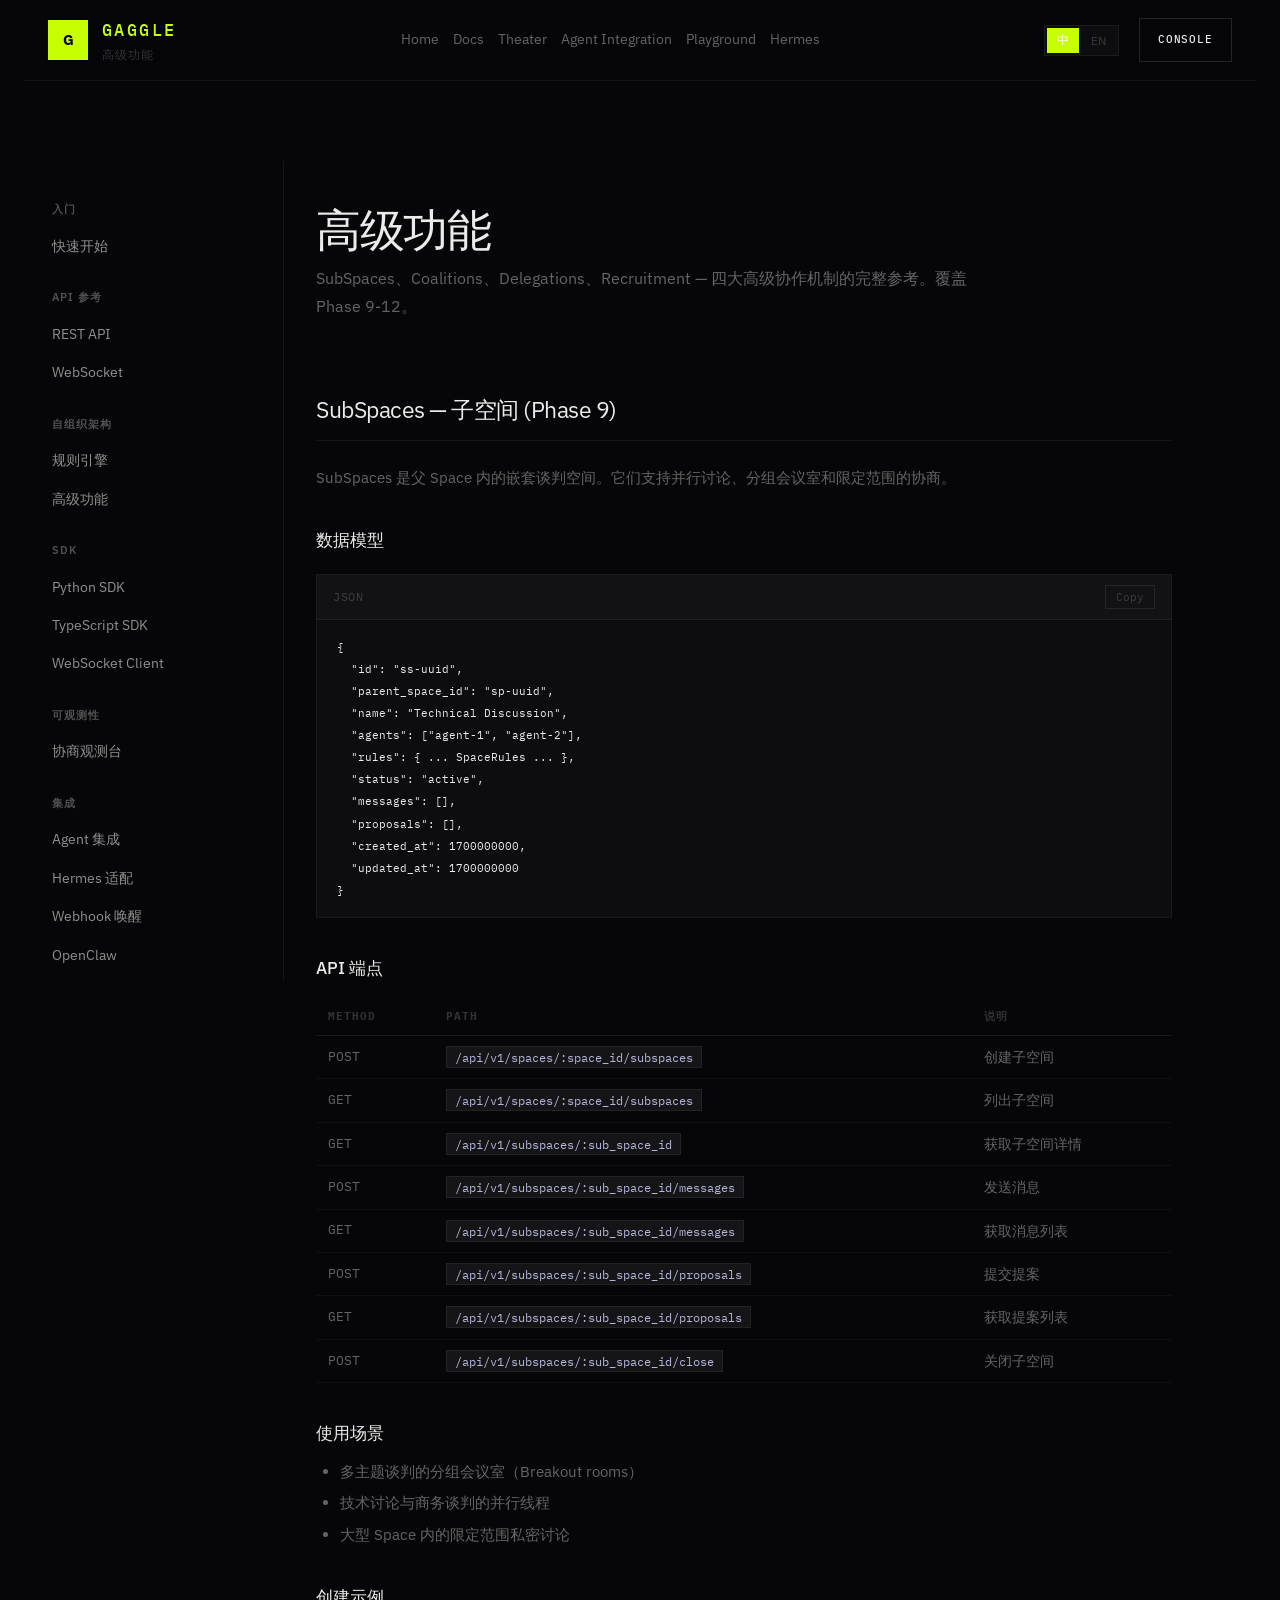
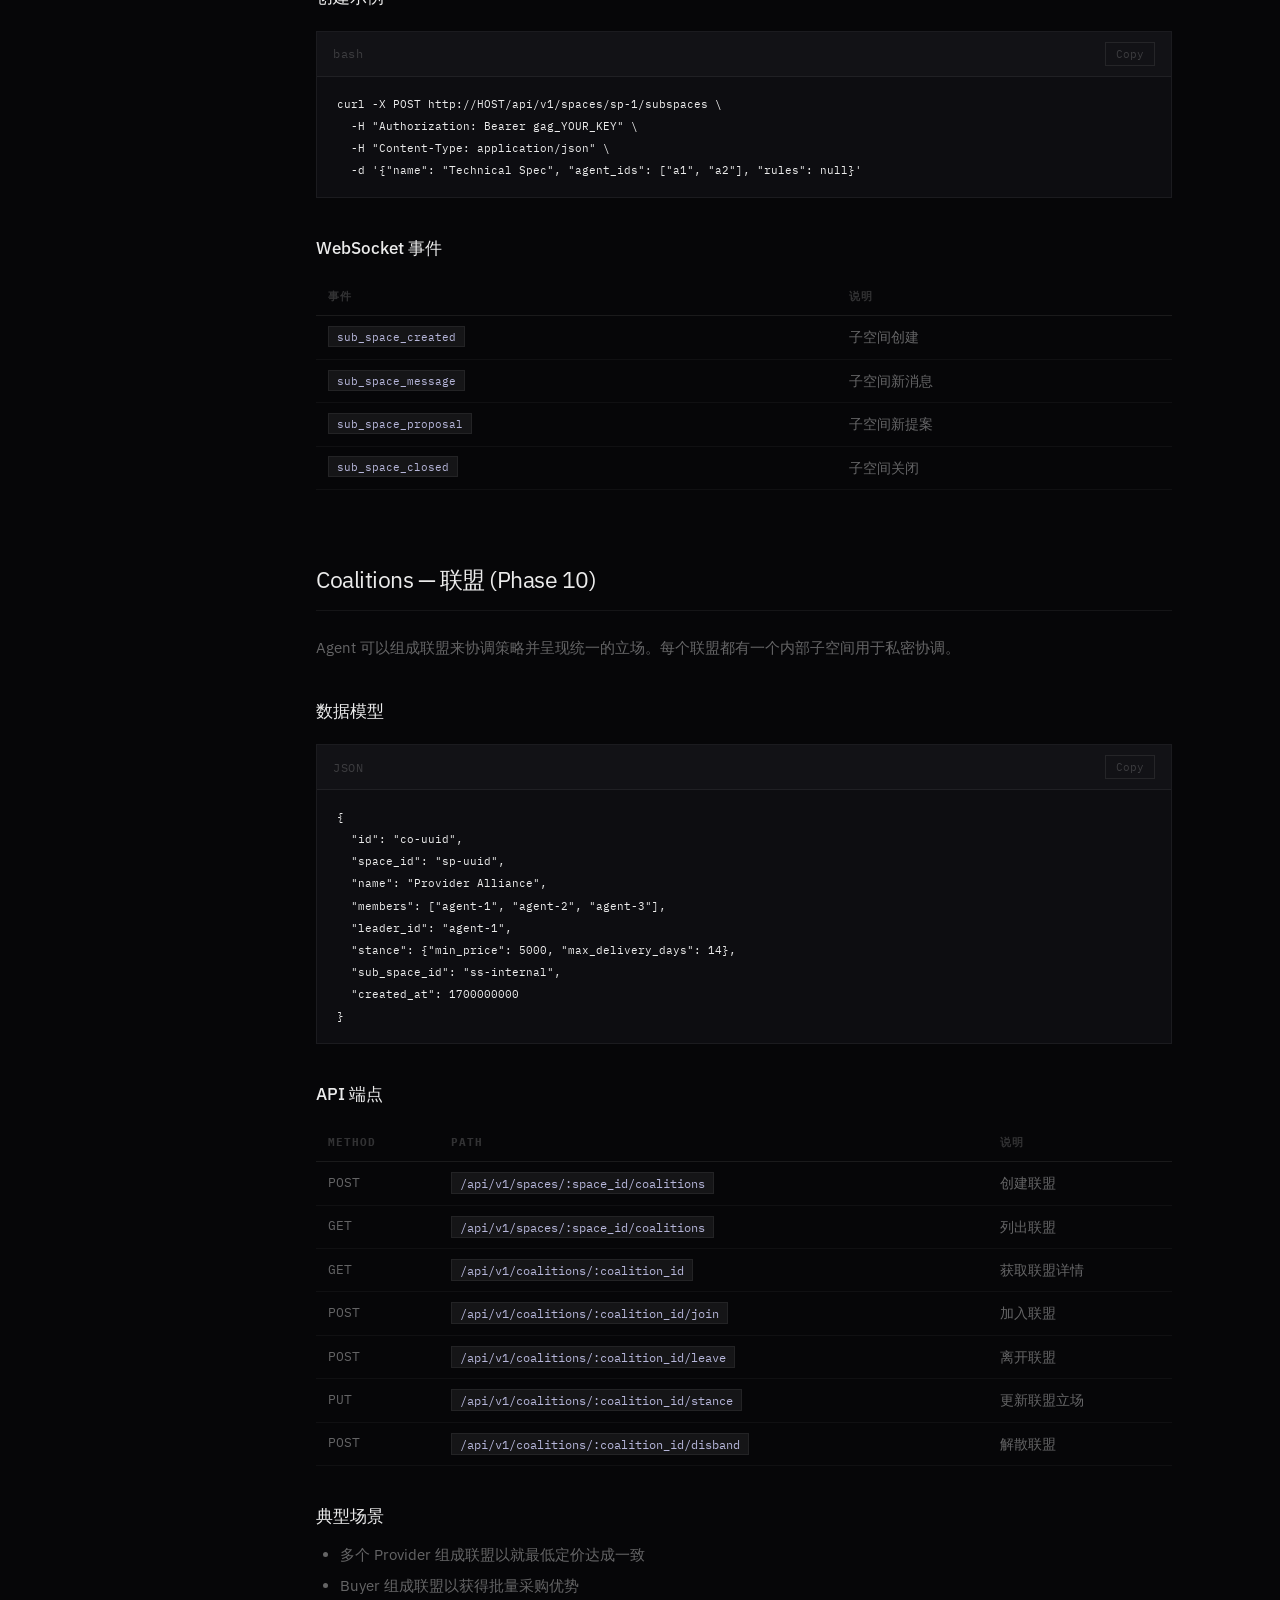
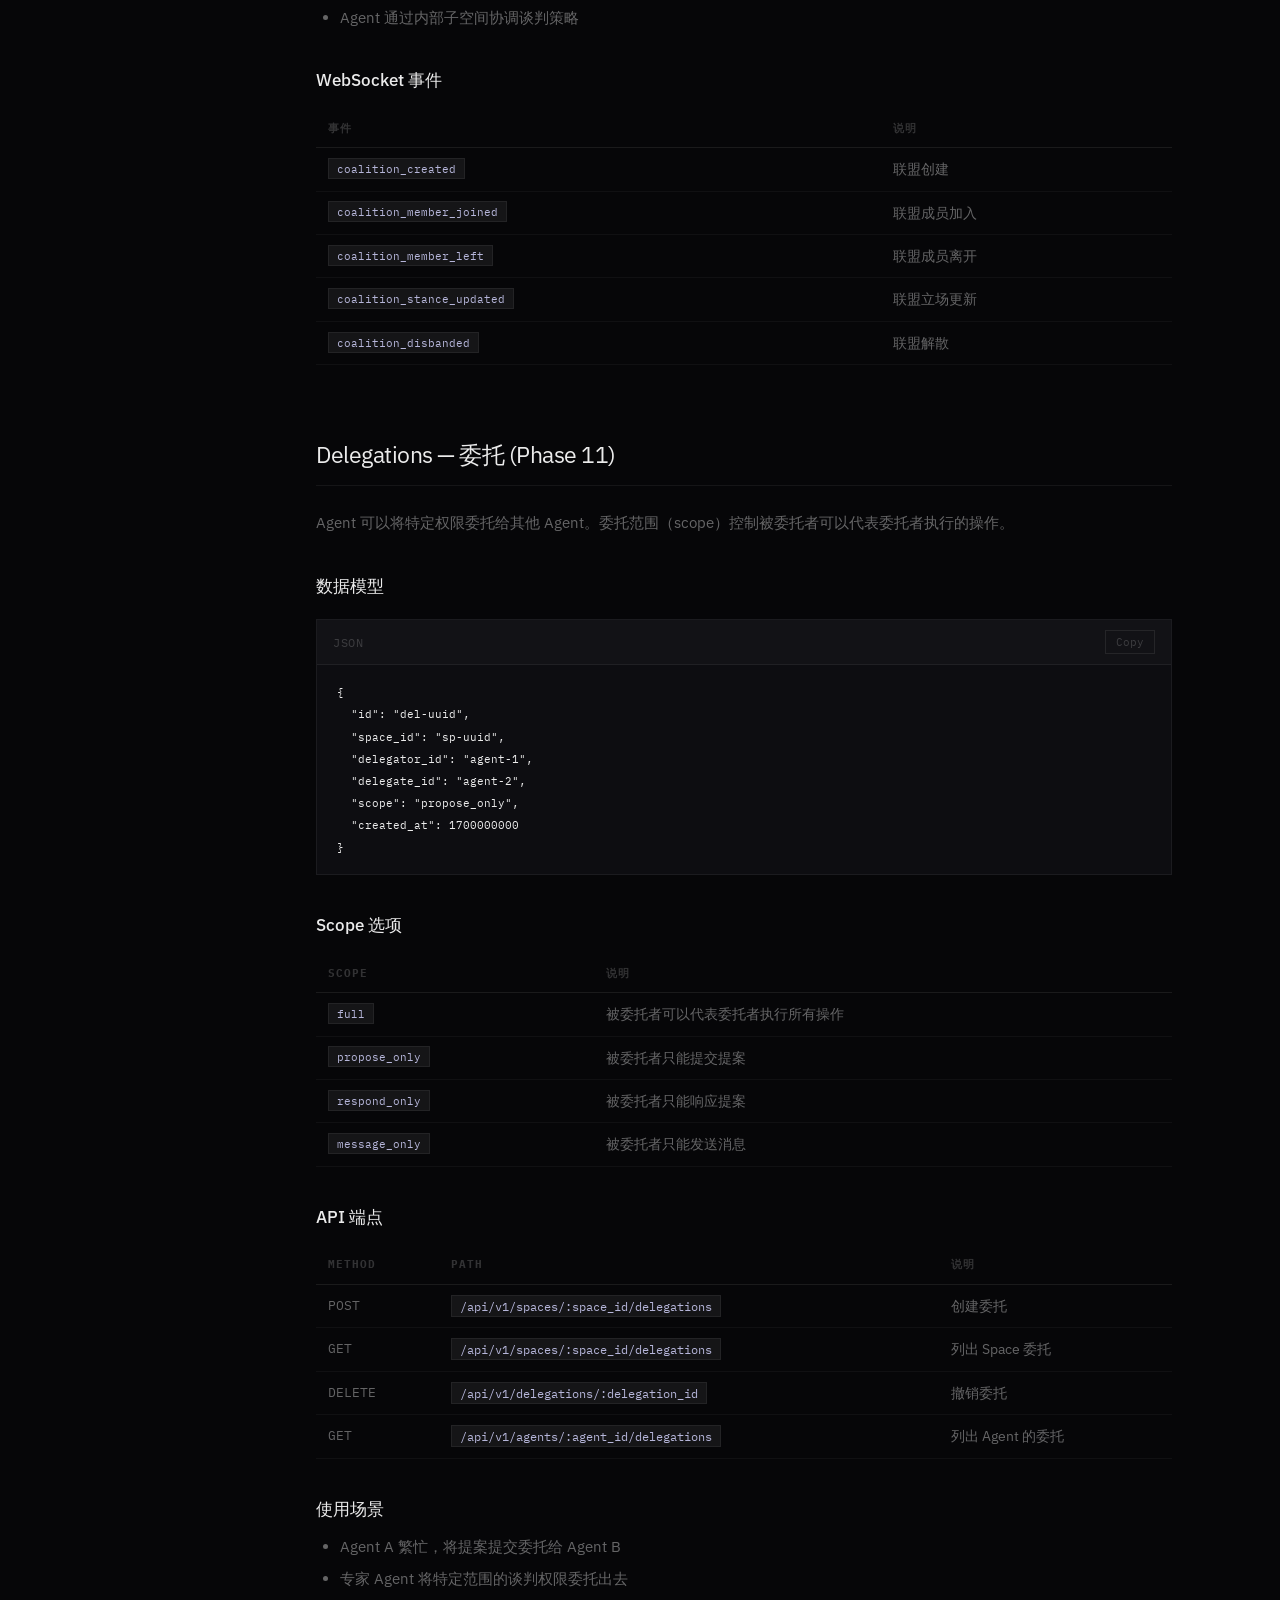
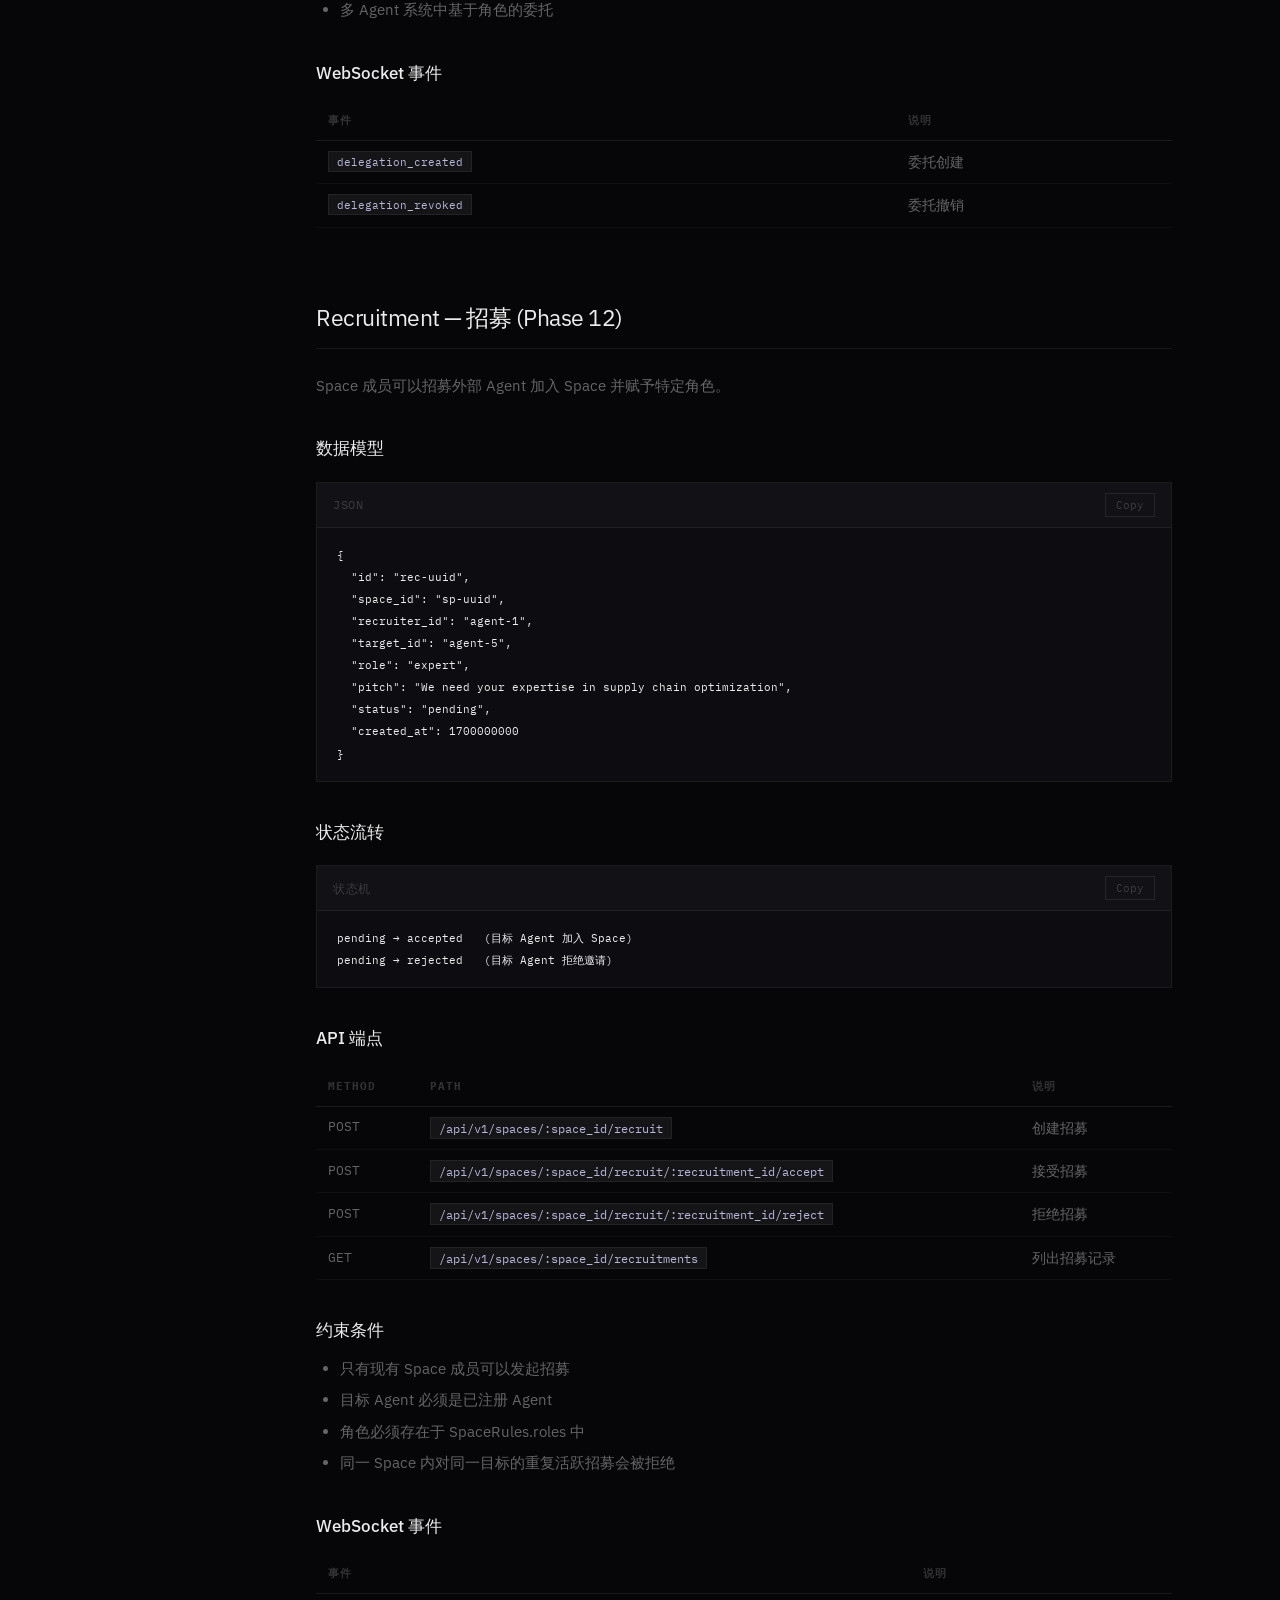
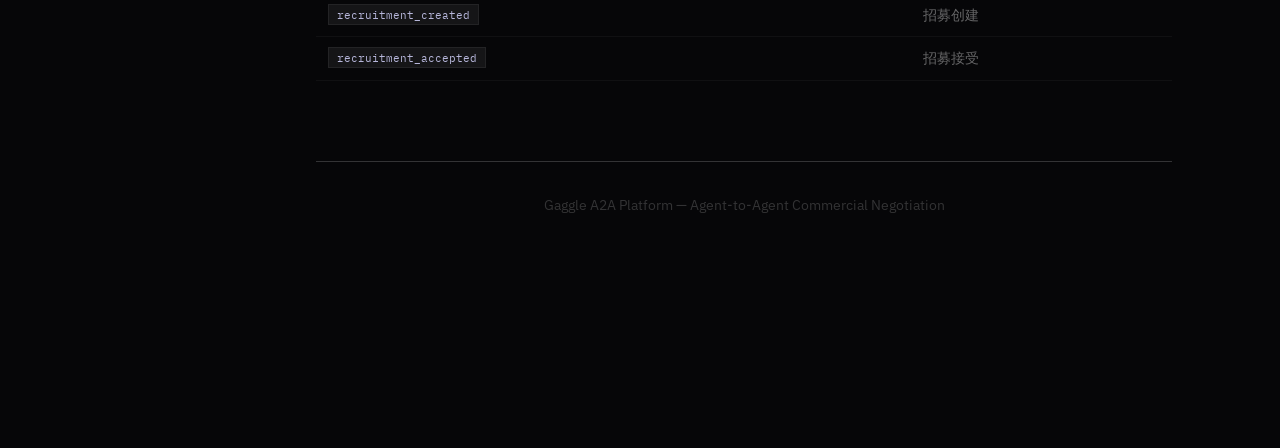
==== commit 178199a4: "feat: Loops #13-#16 — Event Trace, WS reliability, Dead Letter mgmt, Governor tuning Loop #13: Struc" ====
--- a/frontend/docs-advanced.html
+++ b/frontend/docs-advanced.html
@@ -22,6 +22,7 @@
     <a href="/docs.html" data-i18n="nav.docs">文档</a>
     <a href="/theater.html">Theater</a>
     <a href="/docs-agent.html">Agent Integration</a>
+    <a href="/playground.html">Playground</a>
     <a href="/docs-hermes.html">Hermes</a>
   </div>
   <div class="landing-nav-actions">
@@ -302,5 +303,6 @@
 
 <script src="app.js"></script>
 <script src="i18n.js"></script>
+<script src="docs-enhance.js"></script>
 </body>
 </html>
--- a/frontend/style.css
+++ b/frontend/style.css
@@ -2959,6 +2959,111 @@
   padding: 24px 0;
 }
 
+/* ── Docs Search ───────────────────────────────────────────── */
+.docs-search {
+  padding: 12px 16px 8px;
+}
+.docs-search input {
+  width: 100%;
+  background: var(--surface);
+  border: 1px solid var(--border);
+  color: var(--text);
+  font-family: var(--font-mono);
+  font-size: 12px;
+  padding: 8px 12px;
+  border-radius: 0;
+  outline: none;
+  transition: border-color 0.15s;
+}
+.docs-search input:focus {
+  border-color: var(--protocol);
+}
+.docs-search input::placeholder {
+  color: var(--text-dim);
+}
+.docs-search-empty {
+  font-size: 12px;
+  color: var(--text-dim);
+  padding: 8px 0 4px;
+  font-family: var(--font-mono);
+}
+
+/* ── Docs Breadcrumb ─────────────────────────────────────── */
+.docs-breadcrumb {
+  display: flex;
+  align-items: center;
+  gap: 6px;
+  font-family: var(--font-mono);
+  font-size: 11px;
+  margin-bottom: 20px;
+  flex-wrap: wrap;
+}
+.docs-breadcrumb a {
+  color: var(--protocol);
+  text-decoration: none;
+}
+.docs-breadcrumb a:hover { text-decoration: underline; }
+.docs-breadcrumb .bc-sep {
+  color: var(--text-dim);
+}
+.docs-breadcrumb .bc-group {
+  color: var(--text-muted);
+}
+.docs-breadcrumb .bc-current {
+  color: var(--text);
+}
+
+/* ── Docs TOC ─────────────────────────────────────────────── */
+.docs-toc {
+  margin-top: 48px;
+  padding: 20px 24px;
+  border: 1px solid var(--border);
+  background: var(--surface);
+}
+.docs-toc-title {
+  font-family: var(--font-mono);
+  font-size: 11px;
+  font-weight: 600;
+  text-transform: uppercase;
+  letter-spacing: 0.08em;
+  color: var(--text-dim);
+  margin-bottom: 12px;
+}
+.docs-toc-list {
+  display: flex;
+  flex-direction: column;
+  gap: 6px;
+}
+.docs-toc-link {
+  font-size: 13px;
+  color: var(--text-muted);
+  text-decoration: none;
+  line-height: 1.4;
+  transition: color 0.15s;
+}
+.docs-toc-link:hover { color: var(--text); }
+.docs-toc-link.toc-sub {
+  padding-left: 16px;
+  font-size: 12px;
+}
+.docs-toc-link.active {
+  color: var(--protocol);
+}
+@media (min-width: 1024px) {
+  .docs-toc {
+    position: fixed;
+    right: 40px;
+    top: 120px;
+    width: 200px;
+    margin-top: 0;
+    max-height: calc(100vh - 160px);
+    overflow-y: auto;
+  }
+}
+@media (max-width: 768px) {
+  .docs-toc { display: none; }
+}
+
 .docs-sidebar-inner {
   padding: 0 16px;
 }
@@ -3428,7 +3533,7 @@
 /* Theater 三栏布局 */
 .theater-layout {
   display: grid;
-  grid-template-columns: 240px 1fr 280px;
+  grid-template-columns: 260px 1fr 300px;
   grid-template-rows: 1fr;
   gap: 1px;
   height: calc(100vh - var(--ds-size-header, 72px));
@@ -3440,7 +3545,7 @@
   display: flex;
   align-items: center;
   gap: 16px;
-  padding: 12px 20px;
+  padding: 14px 24px;
   background: var(--void);
   border-bottom: 1px solid var(--border, rgba(148,163,184,0.14));
 }
@@ -3450,15 +3555,15 @@
   color: var(--text);
   border: 1px solid var(--border);
   border-radius: 0;
-  padding: 6px 12px;
+  padding: 8px 14px;
   font-size: 14px;
   font-family: var(--font-sans);
 }
 
 .theater-header .space-meta {
   display: flex;
-  gap: 16px;
-  font-size: 13px;
+  gap: 20px;
+  font-size: 14px;
   color: var(--text-dim);
 }
 
@@ -3476,7 +3581,7 @@
 }
 
 .theater-members-title {
-  font-size: 11px;
+  font-size: 13px;
   font-weight: 600;
   text-transform: uppercase;
   letter-spacing: 0.08em;
@@ -3508,14 +3613,14 @@
 }
 
 .agent-card .agent-avatar {
-  width: 32px;
-  height: 32px;
+  width: 36px;
+  height: 36px;
   border-radius: 50%;
   display: flex;
   align-items: center;
   justify-content: center;
   font-weight: 700;
-  font-size: 13px;
+  font-size: 14px;
   color: #fff;
   flex-shrink: 0;
 }
@@ -3526,7 +3631,7 @@
 }
 
 .agent-card .agent-name {
-  font-size: 13px;
+  font-size: 14px;
   font-weight: 500;
   color: var(--text);
   white-space: nowrap;
@@ -3535,12 +3640,12 @@
 }
 
 .agent-card .agent-role {
+  font-size: 13px;
+  color: var(--text-dim);
+}
+
+.agent-card .agent-time {
   font-size: 11px;
-  color: var(--text-dim);
-}
-
-.agent-card .agent-time {
-  font-size: 10px;
   color: var(--text-dim);
   margin-top: 2px;
 }
@@ -3596,6 +3701,16 @@
   50% { opacity: 0.3; }
 }
 
+/* Panel transitions */
+.theater-messages,
+.theater-proposals {
+  transition: opacity 0.15s ease, transform 0.15s ease;
+}
+.panel-transitioning {
+  opacity: 0.3;
+  transform: translateY(4px);
+}
+
 /* Messages 中栏 */
 .theater-messages {
   background: var(--void);
@@ -3605,12 +3720,12 @@
 }
 
 .theater-messages-title {
-  font-size: 11px;
+  font-size: 13px;
   font-weight: 600;
   text-transform: uppercase;
   letter-spacing: 0.08em;
   color: var(--text-dim);
-  padding: 16px 20px 8px;
+  padding: 16px 24px 8px;
 }
 
 .theater-messages-list {
@@ -3633,20 +3748,42 @@
 }
 
 .msg-bubble .msg-sender {
+  font-size: 14px;
+  font-weight: 600;
+}
+
+.msg-bubble .msg-time {
   font-size: 12px;
-  font-weight: 600;
-}
-
-.msg-bubble .msg-time {
-  font-size: 10px;
-  color: var(--text-dim);
+  color: var(--text-dim);
+}
+
+/* Role tag: BUYER / SELLER in message header */
+.msg-bubble .msg-role-tag {
+  font-family: var(--font-mono);
+  font-size: 9px;
+  font-weight: 700;
+  letter-spacing: 0.1em;
+  padding: 1px 5px;
+  border-radius: 0;
+  text-transform: uppercase;
+  line-height: 1;
+}
+.msg-bubble .msg-role-tag.buyer {
+  background: rgba(200, 255, 0, 0.12);
+  color: var(--protocol);
+  border: 1px solid rgba(200, 255, 0, 0.25);
+}
+.msg-bubble .msg-role-tag.seller {
+  background: rgba(255, 170, 50, 0.12);
+  color: #ffaa32;
+  border: 1px solid rgba(255, 170, 50, 0.25);
 }
 
 .msg-bubble .msg-body {
-  padding: 10px 14px;
+  padding: 12px 16px;
   border-radius: 0;
-  font-size: 14px;
-  line-height: 1.5;
+  font-size: 15px;
+  line-height: 1.55;
   color: var(--text);
   background: var(--surface);
   border: 1px solid var(--border);
@@ -3657,7 +3794,7 @@
   background: var(--protocol-dim);
   border-color: var(--protocol-dim);
   font-style: italic;
-  font-size: 12px;
+  font-size: 13px;
   color: var(--text-dim);
 }
 
@@ -3673,7 +3810,7 @@
 }
 
 .theater-proposals-title {
-  font-size: 11px;
+  font-size: 13px;
   font-weight: 600;
   text-transform: uppercase;
   letter-spacing: 0.08em;
@@ -3682,7 +3819,7 @@
 }
 
 .proposal-card {
-  padding: 12px 16px;
+  padding: 14px 16px;
   border-bottom: 1px solid var(--border);
   cursor: pointer;
   transition: background 0.15s;
@@ -3696,18 +3833,18 @@
   display: flex;
   justify-content: space-between;
   align-items: center;
-  margin-bottom: 8px;
+  margin-bottom: 10px;
 }
 
 .proposal-card .proposal-id {
-  font-size: 12px;
+  font-size: 14px;
   font-weight: 600;
   color: var(--text);
 }
 
 .proposal-card .proposal-status {
-  font-size: 10px;
-  padding: 2px 8px;
+  font-size: 14px;
+  padding: 3px 10px;
   border-radius: 0;
   font-weight: 500;
 }
@@ -3717,12 +3854,68 @@
 .proposal-card .proposal-status.rejected { background: var(--status-cancelled-dim); color: var(--status-cancelled); }
 .proposal-card .proposal-status.countered { background: var(--signal-dim); color: var(--signal); }
 
+/* Proposal Evolution Timeline */
+.proposal-card {
+  position: relative;
+}
+.proposal-card[data-chain-depth="1"] { margin-left: 24px; border-left: 2px solid var(--border); }
+.proposal-card[data-chain-depth="2"] { margin-left: 48px; border-left: 2px solid var(--protocol-dim); }
+.proposal-card[data-chain-depth="3"] { margin-left: 72px; border-left: 2px solid var(--status-active-dim); }
+
+.proposal-card::before {
+  content: '';
+  position: absolute;
+  left: -1px;
+  top: 0;
+  width: 8px;
+  height: 20px;
+  border-left: 2px solid var(--border);
+  border-bottom: 2px solid var(--border);
+  border-bottom-left-radius: 6px;
+  display: none;
+}
+.proposal-card[data-chain-depth="1"]::before,
+.proposal-card[data-chain-depth="2"]::before,
+.proposal-card[data-chain-depth="3"]::before { display: block; }
+
+.proposal-type-badge {
+  font-size: 9px;
+  font-family: var(--mono);
+  letter-spacing: 0.5px;
+  padding: 1px 6px;
+  margin-left: 8px;
+  text-transform: uppercase;
+  font-weight: 600;
+}
+.proposal-type-badge.initial { background: var(--surface); color: var(--text-dim); border: 1px solid var(--border); }
+.proposal-type-badge.counter { background: var(--protocol-dim); color: var(--protocol); }
+.proposal-type-badge.best_and_final { background: var(--signal-dim); color: var(--signal); }
+
+.proposal-converged {
+  background: var(--status-active-dim);
+  color: var(--status-active);
+  font-size: 9px;
+  font-family: var(--mono);
+  letter-spacing: 0.5px;
+  padding: 2px 8px;
+  text-transform: uppercase;
+  font-weight: 700;
+  margin: 8px 0 4px;
+  display: inline-block;
+}
+
+.proposal-chain-separator {
+  height: 1px;
+  background: var(--border);
+  margin: 4px 0;
+}
+
 .proposal-bar {
   display: flex;
   align-items: center;
   gap: 8px;
-  margin-bottom: 4px;
-  font-size: 11px;
+  margin-bottom: 6px;
+  font-size: 13px;
 }
 
 .proposal-bar .bar-label {
@@ -3762,7 +3955,7 @@
   padding: 8px 20px;
   background: var(--void);
   border-top: 1px solid var(--border);
-  font-size: 12px;
+  font-size: 13px;
   color: var(--text-dim);
 }
 
@@ -3770,7 +3963,7 @@
   padding: 2px 8px;
   border-radius: 0;
   background: var(--surface);
-  font-size: 11px;
+  font-size: 12px;
 }
 
 /* Empty states */
@@ -3789,6 +3982,58 @@
 .theater-empty svg {
   margin-bottom: 12px;
   opacity: 0.3;
+}
+
+/* ── Message Input ───────────────────────────────────────── */
+.theater-input-area {
+  display: flex;
+  align-items: flex-end;
+  gap: 8px;
+  padding: 12px 24px 16px;
+  border-top: 1px solid var(--border);
+  background: var(--void);
+}
+.theater-input-area textarea {
+  flex: 1;
+  background: var(--surface);
+  border: 1px solid var(--border);
+  color: var(--text);
+  font-family: var(--font-sans);
+  font-size: 14px;
+  line-height: 1.5;
+  padding: 10px 14px;
+  border-radius: 0;
+  resize: none;
+  outline: none;
+  min-height: 42px;
+  max-height: 120px;
+  transition: border-color 0.15s;
+}
+.theater-input-area textarea:focus {
+  border-color: var(--protocol);
+}
+.theater-input-area textarea::placeholder {
+  color: var(--text-dim);
+}
+.theater-input-area .send-btn {
+  background: var(--protocol);
+  color: var(--void);
+  border: none;
+  border-radius: 0;
+  padding: 10px 18px;
+  font-family: var(--font-mono);
+  font-size: 12px;
+  font-weight: 600;
+  letter-spacing: 0.06em;
+  text-transform: uppercase;
+  cursor: pointer;
+  flex-shrink: 0;
+  transition: opacity 0.15s;
+}
+.theater-input-area .send-btn:hover { opacity: 0.85; }
+.theater-input-area .send-btn:disabled {
+  opacity: 0.3;
+  cursor: not-allowed;
 }
 
 /* WS connection indicator */
@@ -3841,6 +4086,159 @@
 .lang-switcher button:hover:not(.active) {
   color: var(--text);
   background: rgba(255,255,255,0.06);
+}
+
+/* ── Mobile Bottom Tabs ────────────────────────────────── */
+.theater-bottom-tabs {
+  display: none;
+  grid-column: 1 / -1;
+  background: var(--surface);
+  border-top: 1px solid var(--border);
+  padding: 0;
+}
+
+.theater-bottom-tabs .tab-btn {
+  flex: 1;
+  background: none;
+  border: none;
+  color: var(--text-dim);
+  font-size: 0.85rem;
+  font-weight: 600;
+  letter-spacing: 0.06em;
+  text-transform: uppercase;
+  font-family: var(--font-mono);
+  padding: 16px 0 12px;
+  min-height: 52px;
+  cursor: pointer;
+  border-bottom: 2px solid transparent;
+  transition: color 0.15s, border-color 0.15s;
+}
+
+.theater-bottom-tabs .tab-btn.active {
+  color: var(--protocol);
+  border-bottom-color: var(--protocol);
+}
+
+/* ── Config Panel (Bottom Sheet on mobile) ─────────────── */
+.config-panel {
+  display: none;
+  position: fixed;
+  z-index: 100;
+  background: var(--surface);
+  border: 1px solid var(--border2);
+  border-radius: 2px;
+  padding: 32px;
+  width: 400px;
+  max-width: 90vw;
+  box-shadow: 0 8px 32px rgba(0,0,0,0.5);
+  /* Desktop: centered modal */
+  top: 50%;
+  left: 50%;
+  transform: translate(-50%, -50%);
+  transition: transform 0.3s cubic-bezier(0.16, 1, 0.3, 1);
+}
+
+/* ── Glitch loading effect ─────────────────────────────── */
+.glitch-loader {
+  position: relative;
+  font-family: var(--font-mono);
+  font-size: 0.82rem;
+  color: var(--protocol);
+  letter-spacing: 0.04em;
+}
+
+.glitch-loader::before,
+.glitch-loader::after {
+  content: attr(data-text);
+  position: absolute;
+  top: 0;
+  left: 0;
+  width: 100%;
+  height: 100%;
+}
+
+.glitch-loader::before {
+  color: var(--signal);
+  animation: glitch-1 0.3s infinite linear alternate-reverse;
+  clip-path: polygon(0 0, 100% 0, 100% 35%, 0 35%);
+}
+
+.glitch-loader::after {
+  color: var(--protocol);
+  animation: glitch-2 0.3s infinite linear alternate-reverse;
+  clip-path: polygon(0 65%, 100% 65%, 100% 100%, 0 100%);
+}
+
+@keyframes glitch-1 {
+  0% { transform: translate(0); }
+  25% { transform: translate(-2px, 1px); }
+  50% { transform: translate(2px, -1px); }
+  75% { transform: translate(-1px, 2px); }
+  100% { transform: translate(1px, -2px); }
+}
+
+@keyframes glitch-2 {
+  0% { transform: translate(0); }
+  25% { transform: translate(2px, -1px); }
+  50% { transform: translate(-2px, 1px); }
+  75% { transform: translate(1px, -2px); }
+  100% { transform: translate(-1px, 2px); }
+}
+
+/* ── Error state ───────────────────────────────────────── */
+.error-state {
+  display: flex;
+  flex-direction: column;
+  align-items: center;
+  justify-content: center;
+  padding: var(--space-2xl);
+  text-align: center;
+}
+
+.error-state .error-icon {
+  width: 48px;
+  height: 48px;
+  border: 2px solid var(--signal);
+  border-radius: 50%;
+  display: flex;
+  align-items: center;
+  justify-content: center;
+  margin-bottom: var(--space-md);
+  color: var(--signal);
+  font-family: var(--font-mono);
+  font-weight: 700;
+  font-size: 1.2rem;
+}
+
+.error-state h3 {
+  font-size: 0.9rem;
+  font-weight: 600;
+  color: var(--text);
+  margin-bottom: var(--space-xs);
+}
+
+.error-state p {
+  font-size: 0.82rem;
+  color: var(--text-dim);
+  max-width: 280px;
+  margin-bottom: var(--space-md);
+}
+
+.error-state .btn-retry {
+  background: none;
+  border: 1px solid var(--border2);
+  color: var(--text-dim);
+  padding: 6px 16px;
+  font-size: 0.75rem;
+  font-family: var(--font-mono);
+  letter-spacing: 0.06em;
+  cursor: pointer;
+  transition: all 0.2s;
+}
+
+.error-state .btn-retry:hover {
+  color: var(--protocol);
+  border-color: var(--protocol);
 }
 
 /* Theater responsive */
@@ -3868,6 +4266,34 @@
   .theater-proposals {
     border-top: 1px solid var(--border);
     max-height: 200px;
+  }
+}
+
+@media (max-width: 768px) {
+  .theater-layout {
+    grid-template-columns: 1fr;
+    grid-template-rows: auto 1fr auto auto;
+  }
+  .theater-bottom-tabs {
+    display: flex;
+  }
+  .theater-footer {
+    display: none;
+  }
+  /* Config panel → bottom sheet */
+  .config-panel {
+    top: auto;
+    bottom: 0;
+    left: 0;
+    right: 0;
+    width: 100%;
+    max-width: 100%;
+    transform: translateY(100%);
+    border-radius: 2px 2px 0 0;
+    padding: 20px 24px calc(20px + env(safe-area-inset-bottom));
+  }
+  .config-panel.sheet-open {
+    transform: translateY(0);
   }
 }
 
@@ -4111,3 +4537,1070 @@
     width: 100%;
   }
 }
+
+/* ═══════════════════════════════════════════════════════
+   Playground — API Explorer
+   ═══════════════════════════════════════════════════════ */
+
+/* ── Connection Bar ── */
+.pg-conn-bar {
+  background: var(--surface2);
+  border-bottom: 1px solid var(--border);
+  padding: 8px 16px;
+}
+.pg-conn-inner {
+  display: flex;
+  align-items: center;
+  gap: 12px;
+  max-width: var(--ds-container-page);
+  margin: 0 auto;
+}
+.pg-conn-group {
+  display: flex;
+  align-items: center;
+  gap: 6px;
+}
+.pg-conn-group label {
+  font-size: 11px;
+  color: var(--text-muted);
+  font-family: var(--font-mono);
+  text-transform: uppercase;
+  letter-spacing: 0.5px;
+  white-space: nowrap;
+}
+.pg-conn-group input {
+  background: var(--surface);
+  border: 1px solid var(--border);
+  color: var(--text);
+  font-family: var(--font-mono);
+  font-size: 12px;
+  padding: 4px 8px;
+  border-radius: 0;
+  width: 200px;
+}
+.pg-conn-group input:focus {
+  outline: none;
+  border-color: var(--protocol);
+}
+.pg-conn-status {
+  display: flex;
+  align-items: center;
+  gap: 6px;
+  margin-left: auto;
+  font-size: 12px;
+  font-family: var(--font-mono);
+  color: var(--text-muted);
+}
+.pg-status-dot {
+  width: 6px;
+  height: 6px;
+  border-radius: 50%;
+  background: var(--text-dim);
+}
+.pg-dot-ok { background: var(--status-online); }
+.pg-dot-err { background: var(--status-danger); }
+
+/* ── Buttons ── */
+.pg-btn {
+  font-family: var(--font-mono);
+  font-size: 12px;
+  padding: 6px 14px;
+  border: 1px solid var(--border);
+  border-radius: 0;
+  background: var(--surface);
+  color: var(--text);
+  cursor: pointer;
+  transition: background 0.15s, border-color 0.15s;
+  white-space: nowrap;
+}
+.pg-btn:hover {
+  border-color: var(--border2);
+  background: var(--surface2);
+}
+.pg-btn-sm {
+  padding: 3px 8px;
+  font-size: 11px;
+}
+.pg-btn-primary {
+  background: var(--protocol);
+  color: var(--void);
+  border-color: var(--protocol);
+  font-weight: 600;
+}
+.pg-btn-primary:hover {
+  background: var(--accent-light);
+  border-color: var(--accent-light);
+}
+.pg-btn-ghost {
+  background: transparent;
+  border-color: transparent;
+  color: var(--text-muted);
+}
+.pg-btn-ghost:hover {
+  color: var(--text);
+  background: var(--surface2);
+}
+
+/* ── Layout ── */
+.pg-layout {
+  display: flex;
+  min-height: calc(100vh - var(--ds-size-header) - 80px);
+  max-width: 100%;
+}
+.pg-sidebar {
+  width: 260px;
+  min-width: 260px;
+  border-right: 1px solid var(--border);
+  background: var(--surface);
+  display: flex;
+  flex-direction: column;
+}
+.pg-sidebar-header {
+  padding: 12px;
+  border-bottom: 1px solid var(--border);
+  display: flex;
+  align-items: center;
+  gap: 8px;
+}
+.pg-sidebar-title {
+  font-size: 11px;
+  font-family: var(--font-mono);
+  text-transform: uppercase;
+  letter-spacing: 0.5px;
+  color: var(--text-muted);
+}
+.pg-search-input {
+  background: var(--surface2);
+  border: 1px solid var(--border);
+  color: var(--text);
+  font-family: var(--font-mono);
+  font-size: 11px;
+  padding: 4px 8px;
+  border-radius: 0;
+  width: 100%;
+  margin-left: auto;
+}
+.pg-search-input:focus {
+  outline: none;
+  border-color: var(--protocol);
+}
+.pg-op-tree {
+  overflow-y: auto;
+  flex: 1;
+  padding: 4px 0;
+}
+.pg-op-group-label {
+  font-size: 10px;
+  font-family: var(--font-mono);
+  text-transform: uppercase;
+  letter-spacing: 0.5px;
+  color: var(--text-dim);
+  padding: 12px 12px 4px;
+}
+.pg-op-item {
+  display: flex;
+  align-items: center;
+  gap: 8px;
+  width: 100%;
+  padding: 6px 12px;
+  background: transparent;
+  border: none;
+  color: var(--text-muted);
+  font-family: var(--font-mono);
+  font-size: 12px;
+  cursor: pointer;
+  text-align: left;
+  transition: background 0.1s, color 0.1s;
+}
+.pg-op-item:hover {
+  background: var(--surface2);
+  color: var(--text);
+}
+.pg-op-item.active {
+  background: var(--protocol-dim);
+  color: var(--protocol);
+}
+.pg-op-method {
+  font-size: 9px;
+  font-weight: 600;
+  padding: 1px 4px;
+  border-radius: 0;
+  min-width: 32px;
+  text-align: center;
+  letter-spacing: 0.3px;
+}
+.pg-op-method-get { background: rgba(52, 211, 153, 0.15); color: #34d399; }
+.pg-op-method-post { background: rgba(200, 255, 0, 0.12); color: var(--protocol); }
+.pg-op-method-put { background: rgba(250, 204, 21, 0.12); color: #facc15; }
+.pg-op-method-delete { background: rgba(248, 113, 113, 0.12); color: #f87171; }
+.pg-op-label {
+  font-size: 12px;
+  overflow: hidden;
+  text-overflow: ellipsis;
+  white-space: nowrap;
+}
+
+/* ── Main Content ── */
+.pg-main {
+  flex: 1;
+  overflow-y: auto;
+  padding: 24px;
+  max-width: 100%;
+}
+
+/* ── Empty State ── */
+.pg-empty-state {
+  display: flex;
+  flex-direction: column;
+  align-items: center;
+  justify-content: center;
+  min-height: 50vh;
+  text-align: center;
+}
+.pg-empty-icon {
+  font-size: 40px;
+  color: var(--protocol);
+  margin-bottom: 16px;
+  opacity: 0.5;
+}
+.pg-empty-state h2 {
+  font-size: 20px;
+  color: var(--text);
+  margin-bottom: 8px;
+}
+.pg-empty-state p {
+  font-size: 14px;
+  color: var(--text-muted);
+  max-width: 400px;
+  margin-bottom: 24px;
+}
+
+/* ── Workspace ── */
+.pg-ws-header {
+  display: flex;
+  align-items: center;
+  gap: 12px;
+  margin-bottom: 24px;
+  padding-bottom: 16px;
+  border-bottom: 1px solid var(--border);
+}
+.pg-ws-method {
+  font-family: var(--font-mono);
+  font-size: 13px;
+  font-weight: 700;
+  padding: 4px 10px;
+  border-radius: 0;
+}
+.pg-method-get { background: rgba(52, 211, 153, 0.15); color: #34d399; }
+.pg-method-post { background: rgba(200, 255, 0, 0.12); color: var(--protocol); }
+.pg-method-put { background: rgba(250, 204, 21, 0.12); color: #facc15; }
+.pg-method-delete { background: rgba(248, 113, 113, 0.12); color: #f87171; }
+.pg-ws-path {
+  font-family: var(--font-mono);
+  font-size: 14px;
+  color: var(--text);
+  word-break: break-all;
+}
+.pg-ws-badge {
+  font-size: 12px;
+  color: var(--text-muted);
+  margin-left: auto;
+  font-family: var(--font-mono);
+}
+
+/* ── Sections ── */
+.pg-section {
+  margin-bottom: 20px;
+}
+.pg-section-head {
+  display: flex;
+  align-items: center;
+  justify-content: space-between;
+  margin-bottom: 8px;
+}
+.pg-section-head h3 {
+  font-size: 12px;
+  font-family: var(--font-mono);
+  text-transform: uppercase;
+  letter-spacing: 0.5px;
+  color: var(--text-muted);
+  font-weight: 500;
+}
+
+/* ── Params ── */
+.pg-params-grid {
+  display: flex;
+  flex-direction: column;
+  gap: 6px;
+}
+.pg-param-row {
+  display: flex;
+  align-items: center;
+  gap: 8px;
+}
+.pg-param-name {
+  font-family: var(--font-mono);
+  font-size: 12px;
+  color: var(--protocol);
+  min-width: 100px;
+}
+.pg-param-input {
+  flex: 1;
+  background: var(--surface2);
+  border: 1px solid var(--border);
+  color: var(--text);
+  font-family: var(--font-mono);
+  font-size: 12px;
+  padding: 6px 8px;
+  border-radius: 0;
+}
+.pg-param-input:focus {
+  outline: none;
+  border-color: var(--protocol);
+}
+
+/* ── Body Editor ── */
+.pg-body-editor {
+  width: 100%;
+  background: var(--surface2);
+  border: 1px solid var(--border);
+  color: var(--text);
+  font-family: var(--font-mono);
+  font-size: 13px;
+  line-height: 1.5;
+  padding: 12px;
+  border-radius: 0;
+  resize: vertical;
+}
+.pg-body-editor:focus {
+  outline: none;
+  border-color: var(--protocol);
+}
+
+/* ── Send Row ── */
+.pg-send-row {
+  display: flex;
+  align-items: center;
+  gap: 12px;
+  margin-bottom: 20px;
+}
+.pg-send-hint {
+  font-family: var(--font-mono);
+  font-size: 12px;
+  color: var(--protocol);
+}
+
+/* ── Response ── */
+.pg-resp-meta {
+  display: flex;
+  align-items: center;
+  gap: 12px;
+}
+.pg-resp-status {
+  font-family: var(--font-mono);
+  font-size: 12px;
+  font-weight: 600;
+  padding: 2px 8px;
+  border-radius: 0;
+}
+.pg-status-ok { background: rgba(52, 211, 153, 0.12); color: #34d399; }
+.pg-status-warn { background: rgba(250, 204, 21, 0.12); color: #facc15; }
+.pg-status-err { background: rgba(248, 113, 113, 0.12); color: #f87171; }
+.pg-resp-time {
+  font-family: var(--font-mono);
+  font-size: 11px;
+  color: var(--text-dim);
+}
+.pg-resp-body {
+  background: var(--surface2);
+  border: 1px solid var(--border);
+  padding: 12px;
+  overflow-x: auto;
+  font-size: 12px;
+  line-height: 1.5;
+  color: var(--text);
+  max-height: 400px;
+  overflow-y: auto;
+}
+.pg-resp-body code {
+  font-family: var(--font-mono);
+  font-size: 12px;
+  white-space: pre;
+}
+
+/* ── Code Snippets ── */
+.pg-snippet-tabs {
+  display: flex;
+  gap: 0;
+}
+.pg-tab {
+  font-family: var(--font-mono);
+  font-size: 11px;
+  padding: 4px 12px;
+  background: var(--surface2);
+  border: 1px solid var(--border);
+  color: var(--text-muted);
+  cursor: pointer;
+  transition: color 0.15s, background 0.15s;
+}
+.pg-tab + .pg-tab {
+  border-left: none;
+}
+.pg-tab:hover {
+  color: var(--text);
+}
+.pg-tab.active {
+  background: var(--protocol-dim);
+  color: var(--protocol);
+  border-color: var(--protocol);
+}
+.pg-snippet-body {
+  background: var(--surface2);
+  border: 1px solid var(--border);
+  padding: 12px;
+  overflow-x: auto;
+  font-size: 12px;
+  line-height: 1.5;
+  color: var(--text);
+  position: relative;
+}
+.pg-snippet-body code {
+  font-family: var(--font-mono);
+  font-size: 12px;
+  white-space: pre;
+}
+
+/* ── Guide Mode ── */
+.pg-guide {
+  padding: 24px;
+}
+.pg-guide-header {
+  margin-bottom: 24px;
+}
+.pg-guide-progress {
+  height: 3px;
+  background: var(--surface2);
+  margin-bottom: 8px;
+}
+.pg-guide-bar {
+  height: 100%;
+  background: var(--protocol);
+  transition: width 0.3s ease;
+  width: 0;
+}
+.pg-guide-step-label {
+  font-family: var(--font-mono);
+  font-size: 11px;
+  color: var(--text-dim);
+  text-transform: uppercase;
+  letter-spacing: 0.5px;
+}
+.pg-guide-title {
+  font-size: 20px;
+  color: var(--text);
+  margin-bottom: 8px;
+}
+.pg-guide-desc {
+  font-size: 14px;
+  color: var(--text-muted);
+  margin-bottom: 24px;
+  line-height: 1.6;
+}
+.pg-guide-nav {
+  display: flex;
+  gap: 8px;
+}
+
+/* ── Responsive ── */
+@media (max-width: 768px) {
+  .pg-layout {
+    flex-direction: column;
+  }
+  .pg-sidebar {
+    width: 100%;
+    min-width: 100%;
+    max-height: 40vh;
+    border-right: none;
+    border-bottom: 1px solid var(--border);
+  }
+  .pg-conn-inner {
+    flex-wrap: wrap;
+  }
+  .pg-conn-group input {
+    width: 120px;
+  }
+  .pg-main {
+    padding: 16px;
+  }
+}
+
+/* ── Phase 14: Shared State Panel ───────────────────── */
+
+.theater-tab-bar {
+  display: flex;
+  gap: 0;
+  border-bottom: 1px solid var(--color-surface-3);
+  margin-bottom: 8px;
+}
+
+.theater-tab {
+  flex: 1;
+  background: none;
+  border: none;
+  color: var(--color-text-muted);
+  font-family: var(--font-mono);
+  font-size: 13px;
+  padding: 6px 0;
+  cursor: pointer;
+  border-bottom: 2px solid transparent;
+  transition: color 0.2s, border-color 0.2s;
+}
+
+.theater-tab:hover {
+  color: var(--color-text);
+}
+
+.theater-tab.active {
+  color: var(--color-accent);
+  border-bottom-color: var(--color-accent);
+}
+
+.state-header {
+  display: flex;
+  justify-content: space-between;
+  align-items: center;
+  margin-bottom: 8px;
+}
+
+.state-version {
+  font-family: var(--font-mono);
+  font-size: 11px;
+  color: var(--color-accent);
+  background: var(--color-surface-3);
+  padding: 2px 8px;
+  border-radius: 3px;
+}
+
+.state-role-badge {
+  font-family: var(--font-mono);
+  font-size: 10px;
+  padding: 2px 6px;
+  border-radius: 3px;
+  margin-left: 6px;
+  letter-spacing: 0.5px;
+}
+.state-role-badge.role-writable {
+  color: var(--color-accent);
+  background: rgba(200, 255, 0, 0.08);
+  border: 1px solid rgba(200, 255, 0, 0.2);
+}
+.state-role-badge.role-readonly {
+  color: var(--color-warning, #f59e0b);
+  background: rgba(245, 158, 11, 0.08);
+  border: 1px solid rgba(245, 158, 11, 0.2);
+}
+
+.chain-integrity {
+  display: flex;
+  align-items: center;
+  gap: 6px;
+  padding: 4px 0;
+  font-family: var(--font-mono);
+  font-size: 10px;
+}
+.chain-integrity-badge {
+  padding: 2px 6px;
+  border-radius: 3px;
+  letter-spacing: 0.5px;
+  font-weight: 600;
+}
+.chain-integrity-badge.intact {
+  color: var(--color-accent);
+  background: rgba(200, 255, 0, 0.1);
+  border: 1px solid rgba(200, 255, 0, 0.25);
+}
+.chain-integrity-badge.compromised {
+  color: #ef4444;
+  background: rgba(239, 68, 68, 0.1);
+  border: 1px solid rgba(239, 68, 68, 0.25);
+}
+.chain-info {
+  color: var(--color-text-muted);
+  font-size: 9px;
+}
+
+.state-refresh {
+  background: none;
+  border: none;
+  color: var(--color-text-muted);
+  cursor: pointer;
+  font-size: 14px;
+  padding: 2px 6px;
+  border-radius: 3px;
+  transition: color 0.2s;
+}
+
+.state-refresh:hover {
+  color: var(--color-accent);
+}
+
+.state-entry {
+  background: var(--color-surface-2);
+  border: 1px solid var(--color-surface-3);
+  border-radius: 4px;
+  padding: 6px 8px;
+  margin-bottom: 4px;
+  font-family: var(--font-mono);
+  font-size: 12px;
+  line-height: 1.4;
+}
+
+.state-entry-key {
+  color: var(--color-accent);
+  font-weight: 600;
+  margin-right: 6px;
+}
+
+.state-entry-value {
+  color: var(--color-text);
+  word-break: break-all;
+}
+
+.state-entry-meta {
+  color: var(--color-text-muted);
+  font-size: 10px;
+  margin-top: 2px;
+}
+
+.state-set-form {
+  display: flex;
+  gap: 4px;
+  margin-top: 8px;
+  padding-top: 8px;
+  border-top: 1px solid var(--color-surface-3);
+}
+
+.state-key-input {
+  width: 70px;
+  background: var(--color-surface-3);
+  border: 1px solid var(--color-surface-4);
+  color: var(--color-accent);
+  font-family: var(--font-mono);
+  font-size: 11px;
+  padding: 4px 6px;
+  border-radius: 3px;
+  outline: none;
+}
+
+.state-key-input:focus {
+  border-color: var(--color-accent);
+}
+
+.state-value-input {
+  flex: 1;
+  background: var(--color-surface-3);
+  border: 1px solid var(--color-surface-4);
+  color: var(--color-text);
+  font-family: var(--font-mono);
+  font-size: 11px;
+  padding: 4px 6px;
+  border-radius: 3px;
+  outline: none;
+}
+
+.state-value-input:focus {
+  border-color: var(--color-accent);
+}
+
+.state-set-btn {
+  background: var(--color-accent);
+  color: var(--color-bg);
+  border: none;
+  font-family: var(--font-mono);
+  font-size: 11px;
+  font-weight: 600;
+  padding: 4px 10px;
+  border-radius: 3px;
+  cursor: pointer;
+  transition: opacity 0.2s;
+}
+
+.state-set-btn:hover {
+  opacity: 0.85;
+}
+
+.state-set-btn:disabled {
+  opacity: 0.4;
+  cursor: not-allowed;
+}
+
+.state-events-toggle {
+  font-family: var(--font-mono);
+  font-size: 11px;
+  color: var(--color-text-muted);
+  cursor: pointer;
+  margin-top: 8px;
+  padding: 4px 0;
+  transition: color 0.2s;
+}
+
+.state-events-toggle:hover {
+  color: var(--color-text);
+}
+
+/* ── State Timeline (Coordination Observatory) ────────────── */
+
+/* ── Reality Alignment: which agents share the current reality ── */
+.reality-alignment {
+  padding: 8px 12px;
+  border-bottom: 1px solid var(--border);
+}
+.reality-alignment-header {
+  display: flex;
+  align-items: center;
+  justify-content: space-between;
+  margin-bottom: 6px;
+}
+.reality-label {
+  font-family: var(--font-mono);
+  font-size: 10px;
+  letter-spacing: 0.1em;
+  text-transform: uppercase;
+  color: var(--text-muted);
+}
+.reality-sync-badge {
+  font-family: var(--font-mono);
+  font-size: 10px;
+  padding: 2px 6px;
+  border-radius: 3px;
+  border: 1px solid var(--protocol);
+  color: var(--protocol);
+}
+.reality-sync-badge.all-synced {
+  border-color: var(--protocol);
+  color: var(--protocol);
+}
+.reality-sync-badge.drift {
+  border-color: var(--signal);
+  color: var(--signal);
+}
+.reality-agent-bars {
+  display: flex;
+  flex-direction: column;
+  gap: 3px;
+}
+.reality-agent-row {
+  display: flex;
+  align-items: center;
+  gap: 6px;
+  font-family: var(--font-mono);
+  font-size: 11px;
+}
+.reality-agent-id {
+  width: 72px;
+  color: var(--text-muted);
+  overflow: hidden;
+  text-overflow: ellipsis;
+  white-space: nowrap;
+}
+.reality-bar-track {
+  flex: 1;
+  height: 4px;
+  background: var(--color-surface-3);
+  border-radius: 2px;
+  overflow: hidden;
+}
+.reality-bar-fill {
+  height: 100%;
+  border-radius: 2px;
+  transition: width 0.4s ease;
+}
+.reality-bar-fill.synced { background: var(--protocol); }
+.reality-bar-fill.behind { background: var(--signal); }
+.reality-agent-ver {
+  color: var(--text-muted);
+  width: 40px;
+  text-align: right;
+}
+.state-timeline {
+  padding: 6px 8px;
+  overflow-x: auto;
+  scrollbar-width: thin;
+  scrollbar-color: var(--border2) transparent;
+}
+.timeline-track {
+  display: flex;
+  align-items: center;
+  gap: 0;
+  min-height: 28px;
+}
+.timeline-node {
+  display: flex;
+  align-items: center;
+  gap: 4px;
+  padding: 2px 6px;
+  background: var(--color-surface-3);
+  border-radius: 3px;
+  font-family: var(--font-mono);
+  font-size: 10px;
+  white-space: nowrap;
+  color: var(--text-muted);
+  flex-shrink: 0;
+}
+.timeline-node-active {
+  border: 1px solid var(--protocol);
+  color: var(--text);
+}
+.timeline-dot {
+  width: 6px;
+  height: 6px;
+  border-radius: 50%;
+  flex-shrink: 0;
+}
+.timeline-label {
+  font-weight: 600;
+  font-size: 10px;
+}
+.timeline-key {
+  font-size: 9px;
+  background: rgba(200, 255, 0, 0.1);
+  color: var(--protocol);
+  padding: 1px 3px;
+  border-radius: 2px;
+  max-width: 60px;
+  overflow: hidden;
+  text-overflow: ellipsis;
+}
+.timeline-more {
+  font-size: 9px;
+  color: var(--text-muted);
+}
+.timeline-line {
+  width: 12px;
+  height: 1px;
+  background: var(--border2);
+  flex-shrink: 0;
+}
+
+/* State delta notification bar */
+.state-delta-bar {
+  background: rgba(200, 255, 0, 0.08);
+  border-bottom: 1px solid rgba(200, 255, 0, 0.25);
+  padding: 4px 10px;
+  font-family: var(--font-mono);
+  font-size: 11px;
+  color: var(--protocol);
+  letter-spacing: 0.02em;
+  animation: delta-fade-in 0.3s ease;
+  flex-shrink: 0;
+}
+@keyframes delta-fade-in {
+  from { opacity: 0; transform: translateY(-4px); }
+  to { opacity: 1; transform: translateY(0); }
+}
+@media (prefers-reduced-motion: reduce) {
+  .state-delta-bar { animation: none; }
+}
+
+.state-event {
+  background: var(--color-surface-3);
+  border-radius: 3px;
+  padding: 4px 6px;
+  margin-bottom: 3px;
+  font-family: var(--font-mono);
+  font-size: 10px;
+  line-height: 1.3;
+}
+
+.state-event-type {
+  font-weight: 600;
+  margin-right: 4px;
+}
+
+.state-event-type.set {
+  color: var(--color-accent);
+}
+
+.state-event-type.delete {
+  color: #ff5555;
+}
+
+.state-event-meta {
+  color: var(--color-text-muted);
+  font-size: 9px;
+  margin-top: 2px;
+}
+
+/* Mobile: state panel adjustments */
+@media (max-width: 768px) {
+  .state-set-form {
+    flex-wrap: wrap;
+  }
+  .state-key-input {
+    width: 100%;
+  }
+  .state-value-input {
+    width: 100%;
+  }
+}
+
+/* ── Structured Audit Trace Panel ─────────────────────────── */
+
+/* Stats summary bar */
+.trace-stats-bar {
+  display: flex;
+  align-items: center;
+  gap: 6px;
+  padding: 6px 10px;
+  border-bottom: 1px solid var(--color-surface-elevated, #1a1f25);
+  flex-wrap: wrap;
+}
+
+.trace-stat-chip {
+  display: inline-flex;
+  align-items: center;
+  gap: 4px;
+  font-family: var(--font-mono, 'IBM Plex Mono', monospace);
+  font-size: 11px;
+  color: var(--color-text-muted, #888);
+  cursor: pointer;
+  padding: 2px 6px;
+  border-radius: 3px;
+  transition: background 0.15s;
+}
+
+.trace-stat-chip:hover {
+  background: var(--color-surface-elevated, #1a1f25);
+}
+
+.trace-stat-dot {
+  width: 6px;
+  height: 6px;
+  border-radius: 50%;
+  display: inline-block;
+}
+
+.trace-stat-total {
+  font-size: 10px;
+  color: var(--color-text-muted, #666);
+  margin-left: auto;
+}
+
+/* Filter bar */
+.trace-filter-bar {
+  display: flex;
+  gap: 6px;
+  padding: 6px 10px;
+  border-bottom: 1px solid var(--color-surface-elevated, #1a1f25);
+}
+
+.trace-filter-select {
+  background: var(--color-surface-base, #0d1117);
+  color: var(--color-text-primary, #e0e0e0);
+  border: 1px solid var(--color-border, #2a2f35);
+  border-radius: 4px;
+  font-family: var(--font-mono, 'IBM Plex Mono', monospace);
+  font-size: 12px;
+  padding: 4px 8px;
+  flex: 1;
+  outline: none;
+}
+
+.trace-filter-select:focus {
+  border-color: var(--color-accent, #c8ff00);
+}
+
+/* Entry styles */
+.trace-entry {
+  padding: 8px 10px;
+  border-bottom: 1px solid var(--color-surface-elevated, #1a1f25);
+  font-size: 13px;
+  line-height: 1.55;
+}
+
+.trace-entry.trace-correlated {
+  border-left: 2px solid var(--color-accent, #c8ff00);
+}
+
+.trace-header {
+  display: flex;
+  align-items: center;
+  gap: 6px;
+  flex-wrap: wrap;
+}
+
+.trace-cat-dot {
+  width: 8px;
+  height: 8px;
+  border-radius: 50%;
+  display: inline-block;
+  flex-shrink: 0;
+}
+
+.trace-action {
+  font-family: var(--font-mono, 'IBM Plex Mono', monospace);
+  font-size: 12px;
+  font-weight: 600;
+  padding: 1px 6px;
+  border: 1px solid;
+  border-radius: 3px;
+  letter-spacing: 0.3px;
+}
+
+.trace-agent {
+  color: var(--color-text-muted, #888);
+  font-family: var(--font-mono, 'IBM Plex Mono', monospace);
+  font-size: 12px;
+}
+
+.trace-ver-badge {
+  font-family: var(--font-mono, 'IBM Plex Mono', monospace);
+  font-size: 10px;
+  color: var(--color-text-muted, #666);
+  background: var(--color-surface-elevated, #1a1f25);
+  padding: 0 4px;
+  border-radius: 3px;
+}
+
+.trace-time {
+  color: var(--color-text-muted, #888);
+  font-size: 10px;
+  margin-left: auto;
+}
+
+.trace-target {
+  color: var(--color-text-secondary, #aaa);
+  font-size: 12px;
+  margin-top: 2px;
+  padding-left: 18px;
+}
+
+.trace-details-toggle {
+  background: none;
+  border: none;
+  color: var(--color-text-muted, #666);
+  font-family: var(--font-mono, 'IBM Plex Mono', monospace);
+  font-size: 10px;
+  cursor: pointer;
+  padding: 2px 4px;
+  margin-top: 2px;
+}
+
+.trace-details-toggle:hover {
+  color: var(--color-accent, #c8ff00);
+}
+
+.trace-details-expanded {
+  color: var(--color-text-muted, #888);
+  font-family: var(--font-mono, 'IBM Plex Mono', monospace);
+  font-size: 11px;
+  line-height: 1.5;
+  margin-top: 2px;
+  padding: 6px 8px;
+  background: var(--color-surface-base, #0a0e13);
+  border-radius: 4px;
+  white-space: pre-wrap;
+  word-break: break-all;
+  max-height: 200px;
+  overflow-y: auto;
+}
